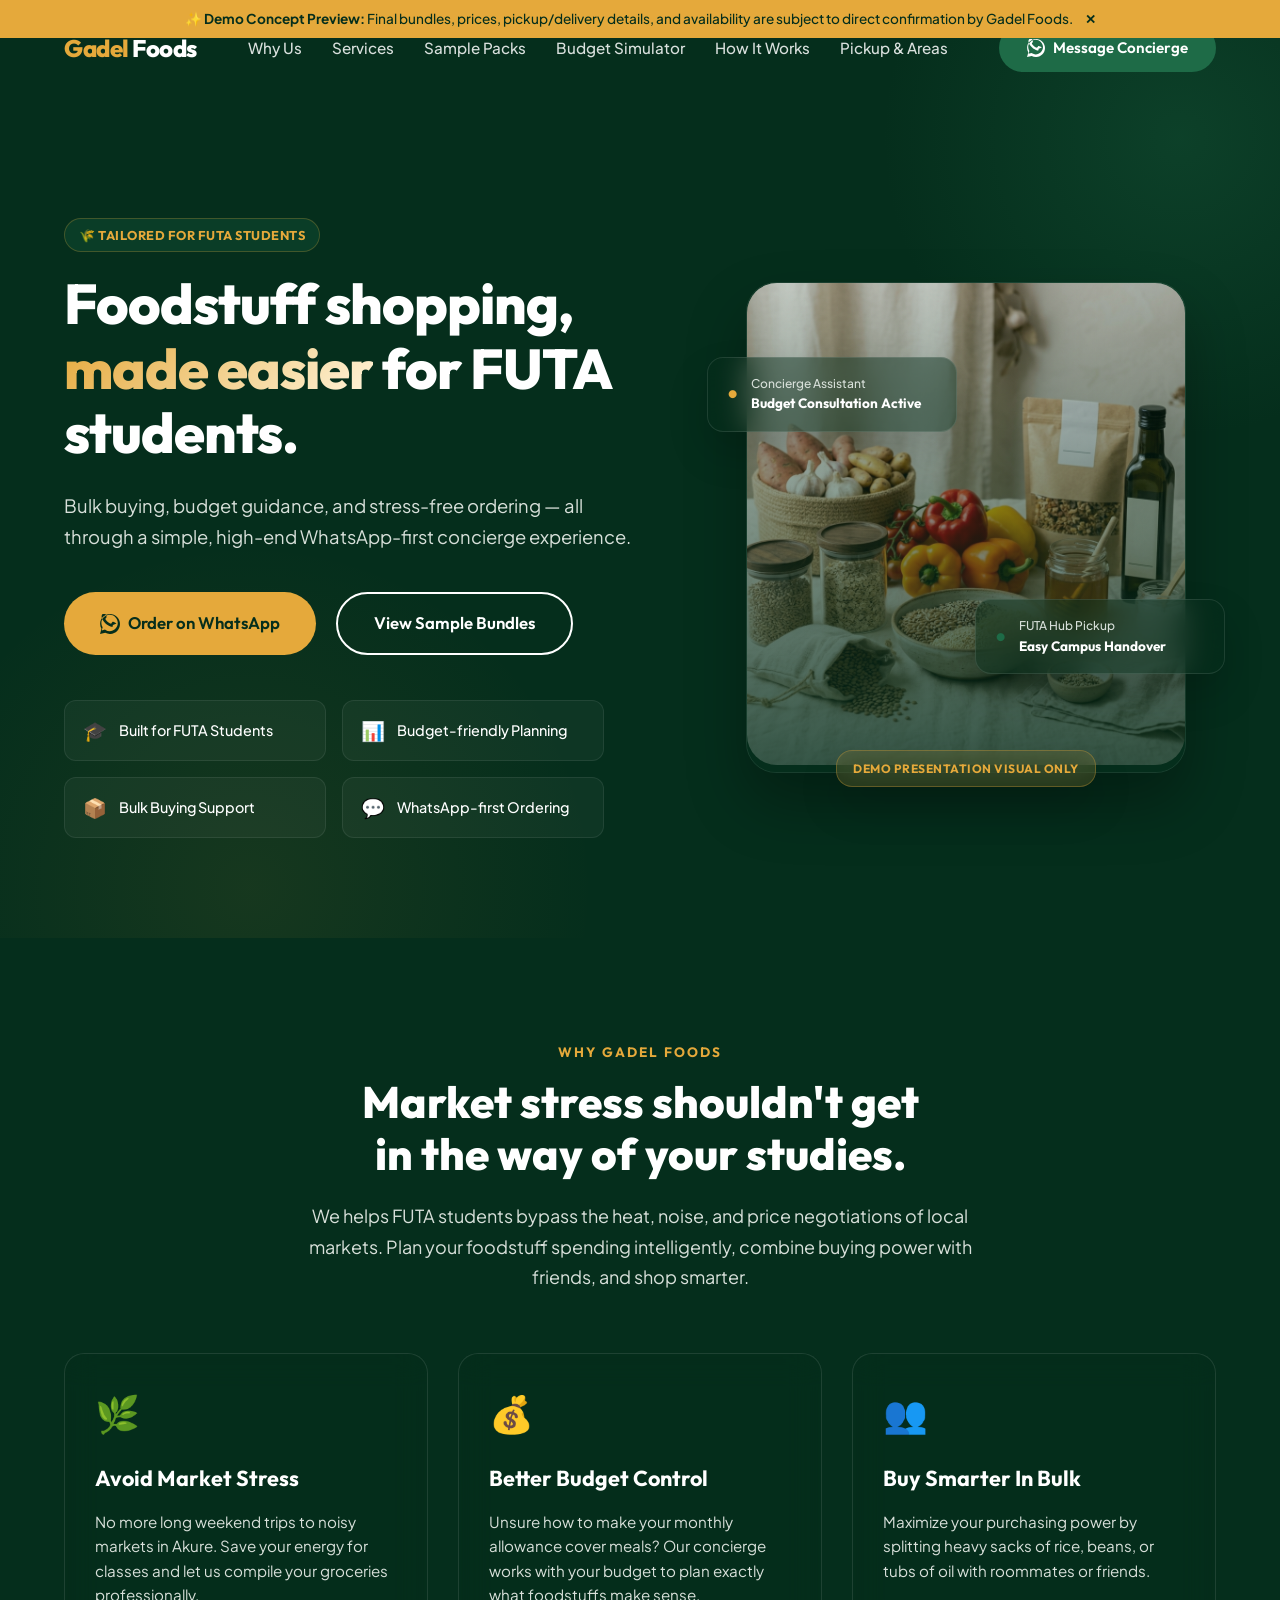
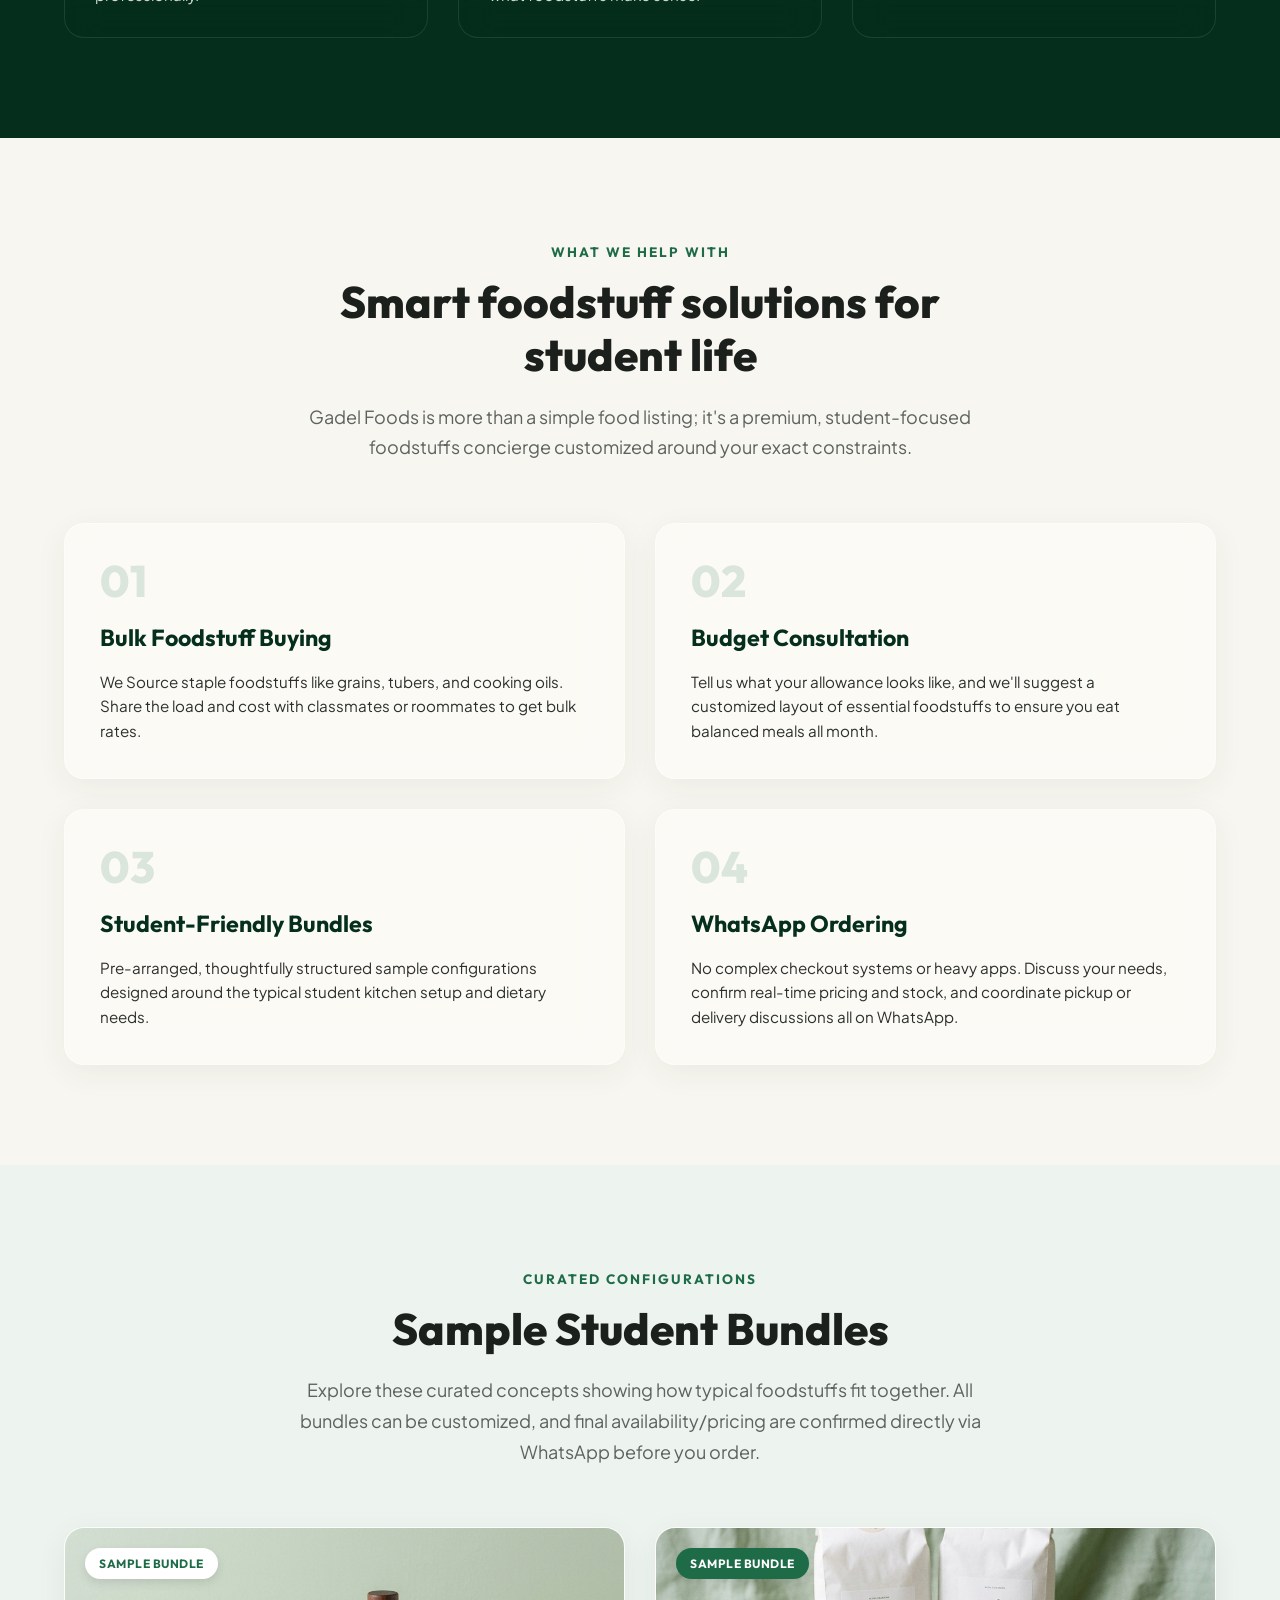
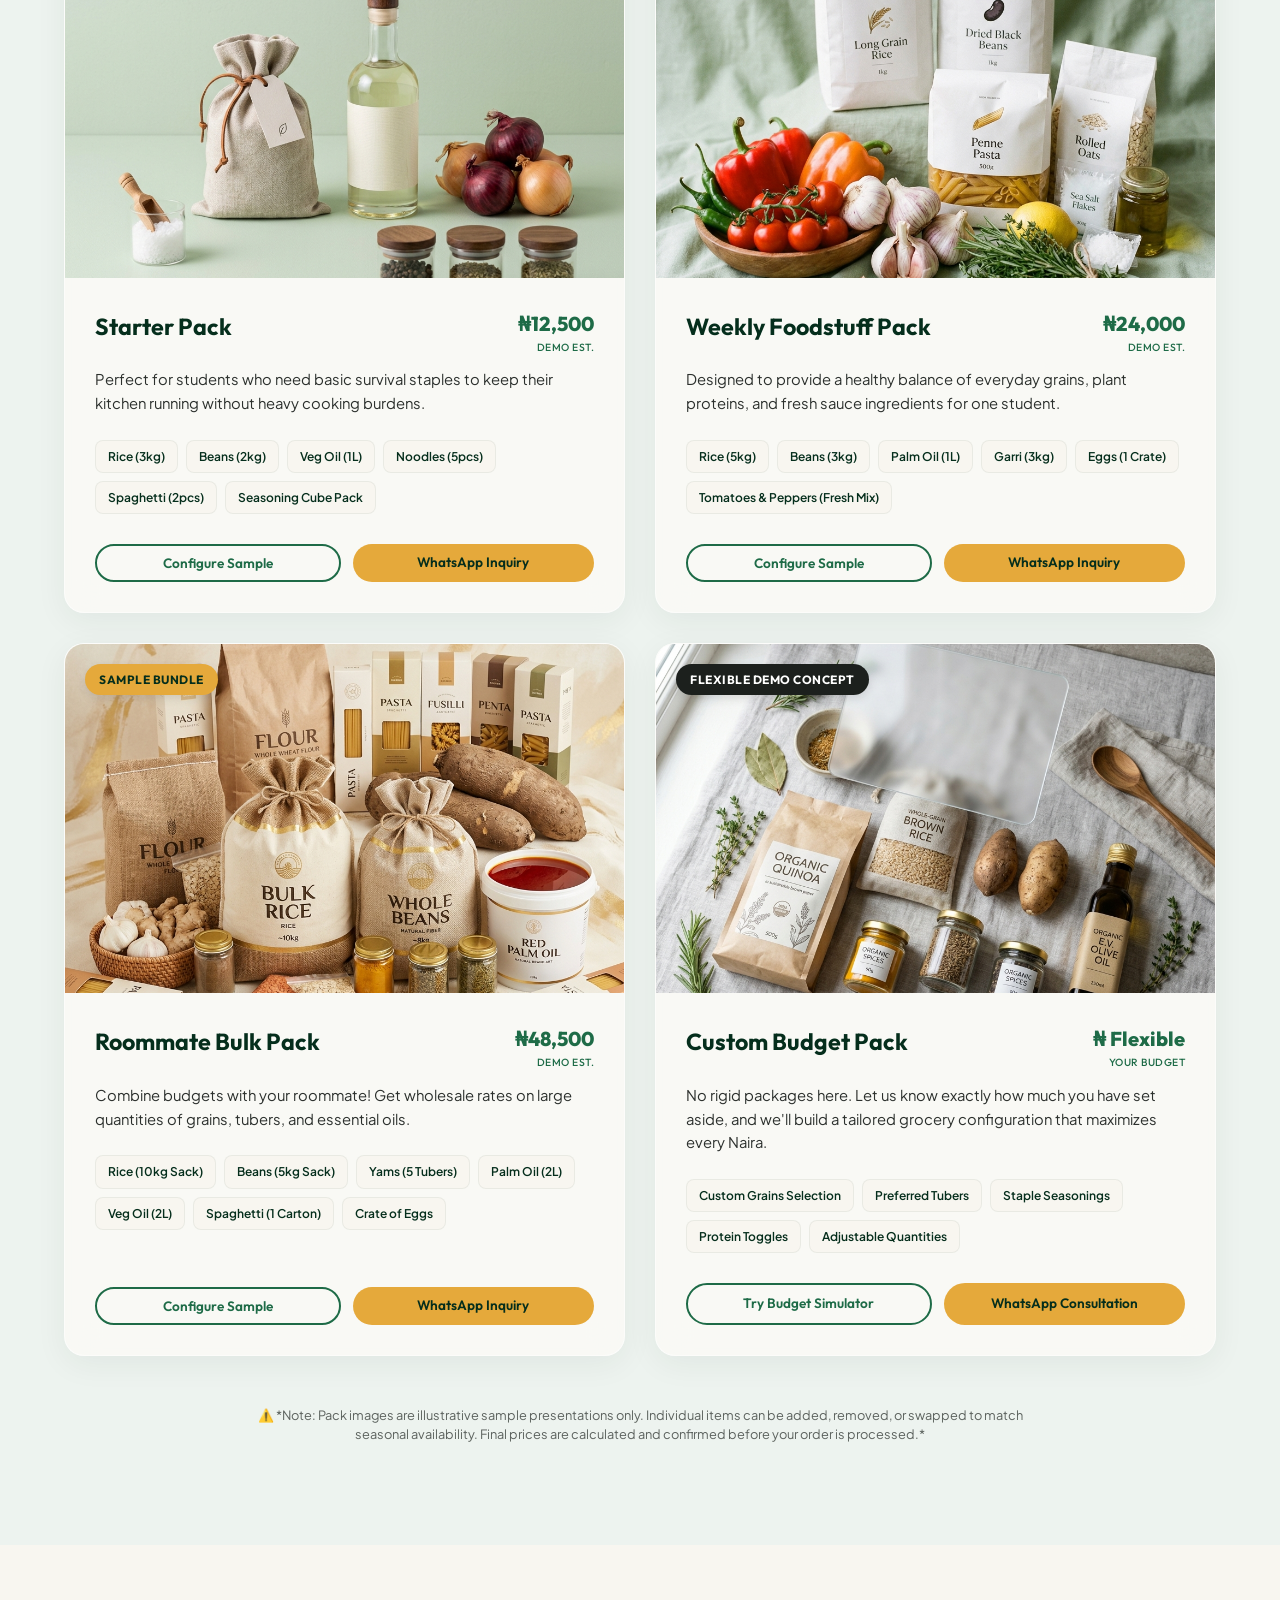
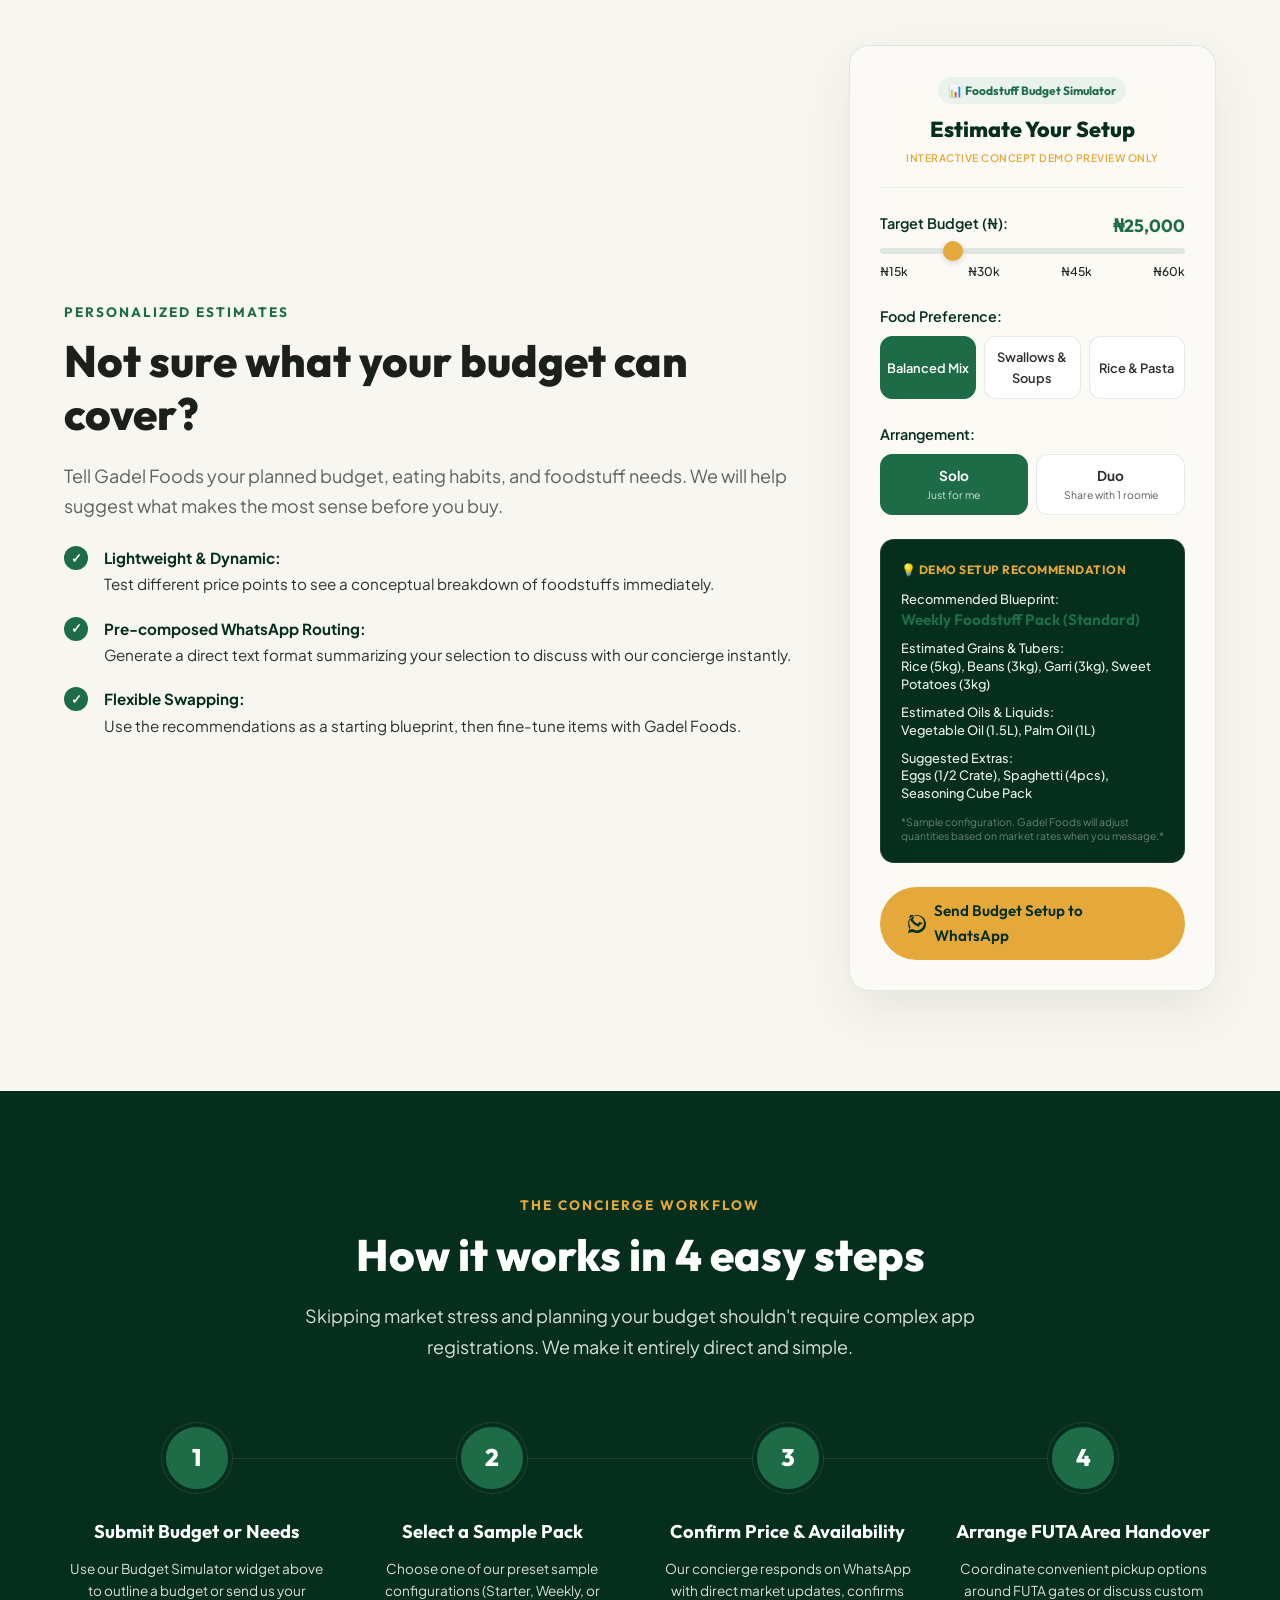
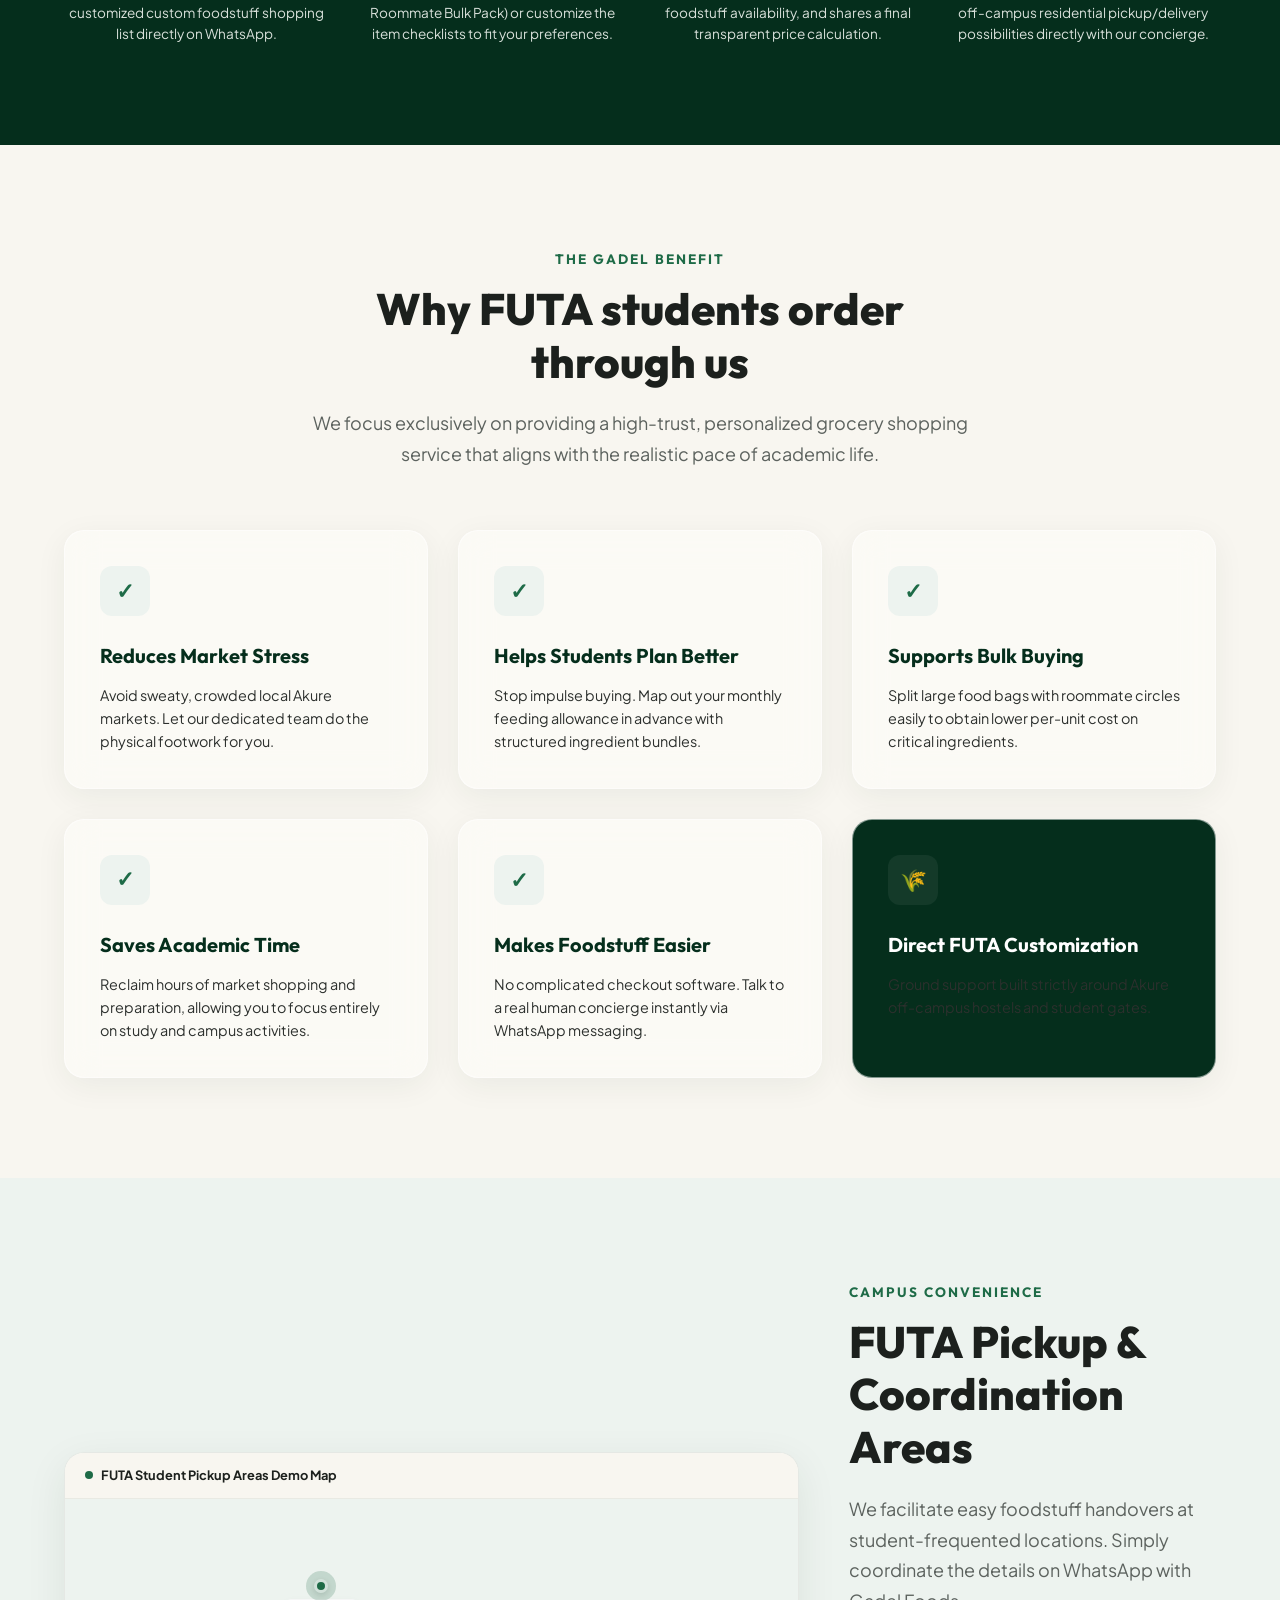
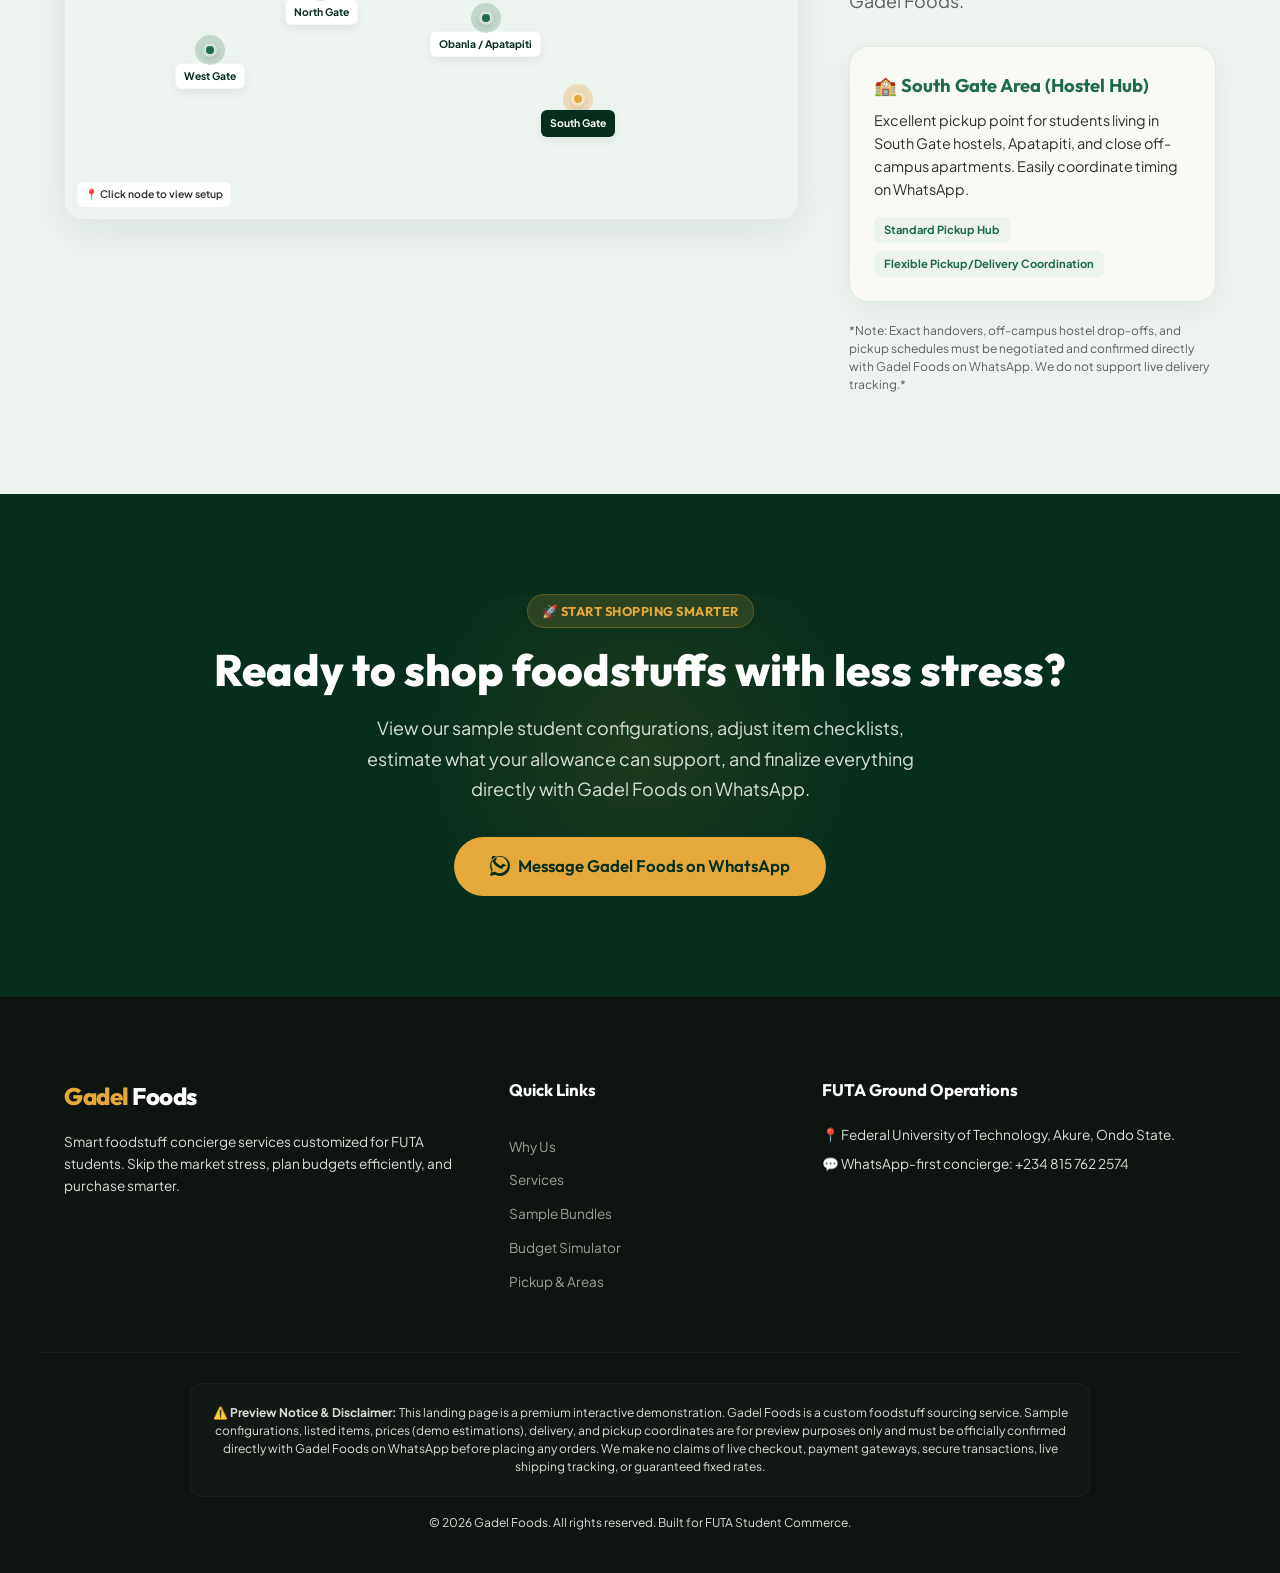
==== index.html @ 6b2b3d48 "Upload Gadel Foods premium landing page demo and visual QA assets" ====
<!DOCTYPE html>
<html lang="en">
<head>
    <meta charset="UTF-8">
    <meta name="viewport" content="width=device-width, initial-scale=1.0">
    <title>Gadel Foods — Premium Foodstuff Concierge for FUTA Students</title>
    <meta name="description" content="Get stress-free foodstuff shopping, custom student bundles, smart bulk buying, and personalized budget planning. Specially designed for Federal University of Technology, Akure (FUTA) students. Order directly via WhatsApp.">
    
    <!-- Open Graph Meta Tags -->
    <meta property="og:title" content="Gadel Foods — Premium Foodstuff Concierge for FUTA Students">
    <meta property="og:description" content="Skip the market stress. Custom bundles, bulk purchases, and budget consultation for FUTA students. Order via WhatsApp.">
    <meta property="og:type" content="website">
    <meta property="og:url" content="https://gadelfoods.demo">
    
    <!-- Google Fonts -->
    <link rel="preconnect" href="https://fonts.googleapis.com">
    <link rel="preconnect" href="https://fonts.gstatic.com" crossorigin>
    <link href="https://fonts.googleapis.com/css2?family=Outfit:wght@300;400;500;600;700;800&family=Plus+Jakarta+Sans:wght@300;400;500;600;700&display=swap" rel="stylesheet">
    
    <!-- Style Sheets -->
    <link rel="stylesheet" href="index.css">
</head>
<body>

    <!-- Subtle Premium Preview Banner -->
    <div class="top-preview-bar" id="preview-banner">
        <p>✨ <strong>Demo Concept Preview:</strong> Final bundles, prices, pickup/delivery details, and availability are subject to direct confirmation by Gadel Foods. <button class="close-banner-btn" onclick="document.getElementById('preview-banner').style.display='none'">✕</button></p>
    </div>

    <!-- Header Navigation -->
    <header class="main-header" id="navbar">
        <div class="header-container">
            <a href="#" class="logo">
                <span class="logo-accent">Gadel</span> Foods
            </a>
            
            <nav class="nav-menu" id="nav-links">
                <a href="#why-us" class="nav-item">Why Us</a>
                <a href="#services" class="nav-item">Services</a>
                <a href="#bundles" class="nav-item">Sample Packs</a>
                <a href="#budget-consult" class="nav-item">Budget Simulator</a>
                <a href="#how-it-works" class="nav-item">How It Works</a>
                <a href="#futa-zones" class="nav-item">Pickup & Areas</a>
            </nav>
            
            <div class="header-actions">
                <a href="https://wa.me/2348157622574?text=Hi%20Gadel%20Foods%2C%20I%20saw%20your%20landing%20page%20and%20would%20like%20to%20ask%20about%20your%20foodstuff%20services." target="_blank" class="btn btn-header btn-primary-green" id="header-whatsapp-cta">
                    <svg class="icon-whatsapp" viewBox="0 0 24 24" fill="currentColor">
                        <path d="M.057 24l1.687-6.163c-1.041-1.804-1.588-3.849-1.587-5.946C.06 5.348 5.397.01 12.008.01c3.202.001 6.212 1.246 8.477 3.517 2.266 2.27 3.507 5.28 3.505 8.484-.004 6.657-5.34 11.997-11.953 11.997-2.005-.001-3.973-.502-5.724-1.457L0 24zm6.59-4.846c1.6.95 3.188 1.449 4.825 1.451 5.436 0 9.86-4.37 9.864-9.799.002-2.63-1.023-5.101-2.885-6.965C16.59 1.978 14.113.953 11.5.953c-5.44 0-9.865 4.371-9.869 9.8-.001 1.836.52 3.631 1.508 5.204l-1.03 3.766 3.948-1.019zm13.111-7.854c-.11-.18-.403-.29-.844-.51-.44-.22-2.603-1.282-3.007-1.43-.404-.147-.697-.22-.99.22-.293.44-1.134 1.43-1.39 1.72-.257.29-.515.33-.956.11-.44-.22-1.86-.685-3.541-2.185-1.31-1.162-2.193-2.6-2.45-3.04-.257-.44-.027-.68.193-.898.198-.197.44-.51.66-.77.22-.26.294-.44.44-.73.15-.29.074-.55-.037-.77-.11-.22-.99-2.385-1.355-3.266-.357-.862-.719-.746-.989-.76-.256-.013-.55-.015-.844-.015-.294 0-.77.11-1.173.55-.404.44-1.54 1.51-1.54 3.68 0 2.17 1.579 4.26 1.8 4.55.22.29 3.102 4.737 7.518 6.64 1.05.45 1.87.72 2.51.92.1.03.2.04.28.04.59 0 1.22-.32 1.39-.75.17-.43.17-.8.12-.88-.05-.08-.2-.12-.64-.34z"/>
                    </svg>
                    <span>Message Concierge</span>
                </a>
                
                <button class="mobile-menu-toggle" id="mobile-toggle" aria-label="Toggle navigation menu">
                    <span class="bar"></span>
                    <span class="bar"></span>
                    <span class="bar"></span>
                </button>
            </div>
        </div>
    </header>

    <!-- Hero Section -->
    <section class="hero-section" id="hero">
        <div class="hero-glow-1"></div>
        <div class="hero-glow-2"></div>
        <div class="container hero-grid">
            
            <div class="hero-content">
                <span class="badge badge-hero-tag">🌾 Tailored for FUTA Students</span>
                <h1 class="hero-title">Foodstuff shopping, <br><span class="text-gradient">made easier</span> for FUTA students.</h1>
                <p class="hero-subtext">
                    Bulk buying, budget guidance, and stress-free ordering — all through a simple, high-end WhatsApp-first concierge experience.
                </p>
                
                <div class="hero-actions">
                    <a href="https://wa.me/2348157622574?text=Hi%20Gadel%20Foods%21%20I%27m%20a%20FUTA%20student%20and%20I%27d%20like%20to%20order%20some%20foodstuffs." target="_blank" class="btn btn-lg btn-accent-gold" id="hero-order-cta">
                        <svg class="icon-whatsapp" viewBox="0 0 24 24" fill="currentColor" style="width:20px; height:20px; margin-right:8px;">
                            <path d="M.057 24l1.687-6.163c-1.041-1.804-1.588-3.849-1.587-5.946C.06 5.348 5.397.01 12.008.01c3.202.001 6.212 1.246 8.477 3.517 2.266 2.27 3.507 5.28 3.505 8.484-.004 6.657-5.34 11.997-11.953 11.997-2.005-.001-3.973-.502-5.724-1.457L0 24zm6.59-4.846c1.6.95 3.188 1.449 4.825 1.451 5.436 0 9.86-4.37 9.864-9.799.002-2.63-1.023-5.101-2.885-6.965C16.59 1.978 14.113.953 11.5.953c-5.44 0-9.865 4.371-9.869 9.8-.001 1.836.52 3.631 1.508 5.204l-1.03 3.766 3.948-1.019zm13.111-7.854c-.11-.18-.403-.29-.844-.51-.44-.22-2.603-1.282-3.007-1.43-.404-.147-.697-.22-.99.22-.293.44-1.134 1.43-1.39 1.72-.257.29-.515.33-.956.11-.44-.22-1.86-.685-3.541-2.185-1.31-1.162-2.193-2.6-2.45-3.04-.257-.44-.027-.68.193-.898.198-.197.44-.51.66-.77.22-.26.294-.44.44-.73.15-.29.074-.55-.037-.77-.11-.22-.99-2.385-1.355-3.266-.357-.862-.719-.746-.989-.76-.256-.013-.55-.015-.844-.015-.294 0-.77.11-1.173.55-.404.44-1.54 1.51-1.54 3.68 0 2.17 1.579 4.26 1.8 4.55.22.29 3.102 4.737 7.518 6.64 1.05.45 1.87.72 2.51.92.1.03.2.04.28.04.59 0 1.22-.32 1.39-.75.17-.43.17-.8.12-.88-.05-.08-.2-.12-.64-.34z"/>
                        </svg>
                        <span>Order on WhatsApp</span>
                    </a>
                    <a href="#bundles" class="btn btn-lg btn-outline-white">View Sample Bundles</a>
                </div>
                
                <!-- Floating Trust Cards Grid -->
                <div class="hero-trust-grid">
                    <div class="trust-pill">
                        <span class="trust-icon">🎓</span>
                        <span>Built for FUTA Students</span>
                    </div>
                    <div class="trust-pill">
                        <span class="trust-icon">📊</span>
                        <span>Budget-friendly Planning</span>
                    </div>
                    <div class="trust-pill">
                        <span class="trust-icon">📦</span>
                        <span>Bulk Buying Support</span>
                    </div>
                    <div class="trust-pill">
                        <span class="trust-icon">💬</span>
                        <span>WhatsApp-first Ordering</span>
                    </div>
                </div>
            </div>
            
            <div class="hero-visual-area">
                <div class="hero-image-wrapper">
                    <img src="assets/gadel_foods_hero.png" alt="Gadel Foods Premium Grocery Composition" class="hero-main-img">
                    <div class="glass-overlay"></div>
                    
                    <!-- Premium Float Cards -->
                    <div class="float-card float-card-1 glass-card">
                        <span class="float-dot text-gold">●</span>
                        <div class="float-card-content">
                            <span class="float-label">Concierge Assistant</span>
                            <span class="float-value">Budget Consultation Active</span>
                        </div>
                    </div>
                    
                    <div class="float-card float-card-2 glass-card">
                        <span class="float-dot text-green">●</span>
                        <div class="float-card-content">
                            <span class="float-label">FUTA Hub Pickup</span>
                            <span class="float-value">Easy Campus Handover</span>
                        </div>
                    </div>
                    
                    <div class="float-card float-card-3 glass-card">
                        <div class="float-card-content" style="text-align: center; width: 100%;">
                            <span class="float-tag">Demo Presentation Visual Only</span>
                        </div>
                    </div>
                </div>
            </div>
            
        </div>
    </section>

    <!-- Why Gadel Foods Section -->
    <section class="section section-dark-green" id="why-us">
        <div class="container">
            <div class="section-header text-center">
                <span class="section-tag-light">WHY GADEL FOODS</span>
                <h2 class="section-title text-white">Market stress shouldn't get <br>in the way of your studies.</h2>
                <p class="section-subtitle text-cream-muted">
                    We helps FUTA students bypass the heat, noise, and price negotiations of local markets. Plan your foodstuff spending intelligently, combine buying power with friends, and shop smarter.
                </p>
            </div>
            
            <div class="grid grid-3">
                <div class="feature-card glass-card">
                    <div class="feature-icon">🌿</div>
                    <h3 class="feature-title text-white">Avoid Market Stress</h3>
                    <p class="feature-text text-cream-muted">
                        No more long weekend trips to noisy markets in Akure. Save your energy for classes and let us compile your groceries professionally.
                    </p>
                </div>
                
                <div class="feature-card glass-card">
                    <div class="feature-icon">💰</div>
                    <h3 class="feature-title text-white">Better Budget Control</h3>
                    <p class="feature-text text-cream-muted">
                        Unsure how to make your monthly allowance cover meals? Our concierge works with your budget to plan exactly what foodstuffs make sense.
                    </p>
                </div>
                
                <div class="feature-card glass-card">
                    <div class="feature-icon">👥</div>
                    <h3 class="feature-title text-white">Buy Smarter In Bulk</h3>
                    <p class="feature-text text-cream-muted">
                        Maximize your purchasing power by splitting heavy sacks of rice, beans, or tubs of oil with roommates or friends.
                    </p>
                </div>
            </div>
        </div>
    </section>

    <!-- What Gadel Foods Helps With Section -->
    <section class="section section-cream" id="services">
        <div class="container">
            <div class="section-header text-center">
                <span class="section-tag-dark">WHAT WE HELP WITH</span>
                <h2 class="section-title text-charcoal">Smart foodstuff solutions for student life</h2>
                <p class="section-subtitle text-charcoal-muted">
                    Gadel Foods is more than a simple food listing; it's a premium, student-focused foodstuffs concierge customized around your exact constraints.
                </p>
            </div>
            
            <div class="grid grid-2-2">
                <div class="service-card glass-card-white">
                    <div class="service-details">
                        <span class="service-number">01</span>
                        <h3 class="service-title">Bulk Foodstuff Buying</h3>
                        <p class="service-text">
                            We Source staple foodstuffs like grains, tubers, and cooking oils. Share the load and cost with classmates or roommates to get bulk rates.
                        </p>
                    </div>
                </div>
                
                <div class="service-card glass-card-white">
                    <div class="service-details">
                        <span class="service-number">02</span>
                        <h3 class="service-title">Budget Consultation</h3>
                        <p class="service-text">
                            Tell us what your allowance looks like, and we'll suggest a customized layout of essential foodstuffs to ensure you eat balanced meals all month.
                        </p>
                    </div>
                </div>
                
                <div class="service-card glass-card-white">
                    <div class="service-details">
                        <span class="service-number">03</span>
                        <h3 class="service-title">Student-Friendly Bundles</h3>
                        <p class="service-text">
                            Pre-arranged, thoughtfully structured sample configurations designed around the typical student kitchen setup and dietary needs.
                        </p>
                    </div>
                </div>
                
                <div class="service-card glass-card-white">
                    <div class="service-details">
                        <span class="service-number">04</span>
                        <h3 class="service-title">WhatsApp Ordering</h3>
                        <p class="service-text">
                            No complex checkout systems or heavy apps. Discuss your needs, confirm real-time pricing and stock, and coordinate pickup or delivery discussions all on WhatsApp.
                        </p>
                    </div>
                </div>
            </div>
        </div>
    </section>

    <!-- Sample Student Bundles Section -->
    <section class="section section-light-green-bg" id="bundles">
        <div class="container">
            <div class="section-header text-center">
                <span class="section-tag-dark">CURATED CONFIGURATIONS</span>
                <h2 class="section-title text-charcoal">Sample Student Bundles</h2>
                <p class="section-subtitle text-charcoal-muted">
                    Explore these curated concepts showing how typical foodstuffs fit together. All bundles can be customized, and final availability/pricing are confirmed directly via WhatsApp before you order.
                </p>
            </div>
            
            <div class="grid grid-2-2" id="bundles-grid">
                
                <!-- Card 1: Starter Pack -->
                <div class="bundle-card glass-card-white" data-bundle="starter">
                    <div class="bundle-img-container">
                        <img src="assets/starter_pack.png" alt="Starter Pack Visual" class="bundle-img">
                        <span class="bundle-badge badge-starter">Sample Bundle</span>
                    </div>
                    <div class="bundle-content">
                        <div class="bundle-meta">
                            <h3 class="bundle-title">Starter Pack</h3>
                            <span class="bundle-price-tag">₦12,500 <small class="demo-marker">Demo Est.</small></span>
                        </div>
                        <p class="bundle-desc">Perfect for students who need basic survival staples to keep their kitchen running without heavy cooking burdens.</p>
                        
                        <div class="bundle-items-preview">
                            <span class="item-tag">Rice (3kg)</span>
                            <span class="item-tag">Beans (2kg)</span>
                            <span class="item-tag">Veg Oil (1L)</span>
                            <span class="item-tag">Noodles (5pcs)</span>
                            <span class="item-tag">Spaghetti (2pcs)</span>
                            <span class="item-tag">Seasoning Cube Pack</span>
                        </div>
                        
                        <div class="bundle-footer">
                            <button class="btn btn-sm btn-outline-green btn-full-mobile btn-configure" onclick="openConfigurator('starter')">Configure Sample</button>
                            <a href="https://wa.me/2348157622574?text=Hi%20Gadel%20Foods%21%20I%20am%20interested%20in%20discussing%20the%20Starter%20Pack%20bundle%20(Demo%20Est.%20%E2%82%A612%2C500).%20Please%20let%20me%20know%20its%20availability." target="_blank" class="btn btn-sm btn-accent-gold btn-full-mobile">WhatsApp Inquiry</a>
                        </div>
                    </div>
                </div>

                <!-- Card 2: Weekly Foodstuff Pack -->
                <div class="bundle-card glass-card-white" data-bundle="weekly">
                    <div class="bundle-img-container">
                        <img src="assets/weekly_pack.png" alt="Weekly Foodstuff Pack Visual" class="bundle-img">
                        <span class="bundle-badge badge-weekly">Sample Bundle</span>
                    </div>
                    <div class="bundle-content">
                        <div class="bundle-meta">
                            <h3 class="bundle-title">Weekly Foodstuff Pack</h3>
                            <span class="bundle-price-tag">₦24,000 <small class="demo-marker">Demo Est.</small></span>
                        </div>
                        <p class="bundle-desc">Designed to provide a healthy balance of everyday grains, plant proteins, and fresh sauce ingredients for one student.</p>
                        
                        <div class="bundle-items-preview">
                            <span class="item-tag">Rice (5kg)</span>
                            <span class="item-tag">Beans (3kg)</span>
                            <span class="item-tag">Palm Oil (1L)</span>
                            <span class="item-tag">Garri (3kg)</span>
                            <span class="item-tag">Eggs (1 Crate)</span>
                            <span class="item-tag">Tomatoes & Peppers (Fresh Mix)</span>
                        </div>
                        
                        <div class="bundle-footer">
                            <button class="btn btn-sm btn-outline-green btn-full-mobile btn-configure" onclick="openConfigurator('weekly')">Configure Sample</button>
                            <a href="https://wa.me/2348157622574?text=Hi%20Gadel%20Foods%21%20I%20am%20interested%20in%20discussing%20the%20Weekly%20Foodstuff%20Pack%20(Demo%20Est.%20%E2%82%A624%2C000).%20Please%20let%20me%20know%20its%20availability." target="_blank" class="btn btn-sm btn-accent-gold btn-full-mobile">WhatsApp Inquiry</a>
                        </div>
                    </div>
                </div>

                <!-- Card 3: Roommate Bulk Pack -->
                <div class="bundle-card glass-card-white" data-bundle="roommate">
                    <div class="bundle-img-container">
                        <img src="assets/roommate_bulk_pack.png" alt="Roommate Bulk Pack Visual" class="bundle-img">
                        <span class="bundle-badge badge-roommate">Sample Bundle</span>
                    </div>
                    <div class="bundle-content">
                        <div class="bundle-meta">
                            <h3 class="bundle-title">Roommate Bulk Pack</h3>
                            <span class="bundle-price-tag">₦48,500 <small class="demo-marker">Demo Est.</small></span>
                        </div>
                        <p class="bundle-desc">Combine budgets with your roommate! Get wholesale rates on large quantities of grains, tubers, and essential oils.</p>
                        
                        <div class="bundle-items-preview">
                            <span class="item-tag">Rice (10kg Sack)</span>
                            <span class="item-tag">Beans (5kg Sack)</span>
                            <span class="item-tag">Yams (5 Tubers)</span>
                            <span class="item-tag">Palm Oil (2L)</span>
                            <span class="item-tag">Veg Oil (2L)</span>
                            <span class="item-tag">Spaghetti (1 Carton)</span>
                            <span class="item-tag">Crate of Eggs</span>
                        </div>
                        
                        <div class="bundle-footer">
                            <button class="btn btn-sm btn-outline-green btn-full-mobile btn-configure" onclick="openConfigurator('roommate')">Configure Sample</button>
                            <a href="https://wa.me/2348157622574?text=Hi%20Gadel%20Foods%21%20My%20roommate%20and%20I%20are%20interested%20in%20discussing%20the%20Roommate%20Bulk%20Pack%20(Demo%20Est.%20%E2%82%A648%2C500).%20Please%20let%20me%20know%20its%20availability." target="_blank" class="btn btn-sm btn-accent-gold btn-full-mobile">WhatsApp Inquiry</a>
                        </div>
                    </div>
                </div>

                <!-- Card 4: Custom Budget Pack -->
                <div class="bundle-card glass-card-white" data-bundle="custom">
                    <div class="bundle-img-container">
                        <img src="assets/custom_budget_pack.png" alt="Custom Budget Pack Visual" class="bundle-img">
                        <span class="bundle-badge badge-custom">Flexible Demo Concept</span>
                    </div>
                    <div class="bundle-content">
                        <div class="bundle-meta">
                            <h3 class="bundle-title">Custom Budget Pack</h3>
                            <span class="bundle-price-tag">₦ Flexible <small class="demo-marker">Your Budget</small></span>
                        </div>
                        <p class="bundle-desc">No rigid packages here. Let us know exactly how much you have set aside, and we'll build a tailored grocery configuration that maximizes every Naira.</p>
                        
                        <div class="bundle-items-preview">
                            <span class="item-tag">Custom Grains Selection</span>
                            <span class="item-tag">Preferred Tubers</span>
                            <span class="item-tag">Staple Seasonings</span>
                            <span class="item-tag">Protein Toggles</span>
                            <span class="item-tag">Adjustable Quantities</span>
                        </div>
                        
                        <div class="bundle-footer" style="margin-top: auto;">
                            <a href="#budget-consult" class="btn btn-sm btn-outline-green btn-full-mobile" style="text-align: center;">Try Budget Simulator</a>
                            <a href="https://wa.me/2348157622574?text=Hi%20Gadel%20Foods%21%20I%27d%20like%20to%20consult%20about%20a%20Custom%20Budget%20Pack%20tailored%20to%20my%20specific%20needs%20and%20foodstuff%20list." target="_blank" class="btn btn-sm btn-accent-gold btn-full-mobile">WhatsApp Consultation</a>
                        </div>
                    </div>
                </div>

            </div>
            
            <p class="sample-bundles-disclaimer text-center text-charcoal-muted">
                ⚠️ *Note: Pack images are illustrative sample presentations only. Individual items can be added, removed, or swapped to match seasonal availability. Final prices are calculated and confirmed before your order is processed.*
            </p>
        </div>
    </section>

    <!-- Budget Consultation Section -->
    <section class="section section-cream" id="budget-consult">
        <div class="container">
            <div class="grid grid-2-1 align-center">
                
                <div class="budget-info">
                    <span class="section-tag-dark">PERSONALIZED ESTIMATES</span>
                    <h2 class="section-title text-charcoal">Not sure what your budget can cover?</h2>
                    <p class="section-subtitle text-charcoal-muted" style="margin-bottom: 24px;">
                        Tell Gadel Foods your planned budget, eating habits, and foodstuff needs. We will help suggest what makes the most sense before you buy.
                    </p>
                    
                    <div class="budget-bullet-list">
                        <div class="bullet-item">
                            <span class="bullet-check">✓</span>
                            <div>
                                <strong>Lightweight & Dynamic:</strong> Test different price points to see a conceptual breakdown of foodstuffs immediately.
                            </div>
                        </div>
                        <div class="bullet-item">
                            <span class="bullet-check">✓</span>
                            <div>
                                <strong>Pre-composed WhatsApp Routing:</strong> Generate a direct text format summarizing your selection to discuss with our concierge instantly.
                            </div>
                        </div>
                        <div class="bullet-item">
                            <span class="bullet-check">✓</span>
                            <div>
                                <strong>Flexible Swapping:</strong> Use the recommendations as a starting blueprint, then fine-tune items with Gadel Foods.
                            </div>
                        </div>
                    </div>
                </div>
                
                <!-- Budget Calculator Widget -->
                <div class="calculator-wrapper glass-card-white" id="budget-widget">
                    <div class="calculator-header">
                        <span class="calc-badge">📊 Foodstuff Budget Simulator</span>
                        <h3>Estimate Your Setup</h3>
                        <p class="calc-warning">Interactive Concept Demo Preview Only</p>
                    </div>
                    
                    <div class="calc-body">
                        <!-- Step 1: Budget Slider -->
                        <div class="calc-control-group">
                            <label for="budget-slider" class="calc-label">
                                <span>Target Budget (₦):</span>
                                <strong id="budget-display">₦25,000</strong>
                            </label>
                            <input type="range" id="budget-slider" min="15000" max="60000" step="5000" value="25000" class="slider-input">
                            <div class="slider-ticks">
                                <span>₦15k</span>
                                <span>₦30k</span>
                                <span>₦45k</span>
                                <span>₦60k</span>
                            </div>
                        </div>
                        
                        <!-- Step 2: Food Preference -->
                        <div class="calc-control-group">
                            <label class="calc-label">Food Preference:</label>
                            <div class="preference-options">
                                <label class="preference-btn active">
                                    <input type="radio" name="preference" value="staples" checked>
                                    <span>Balanced Mix</span>
                                </label>
                                <label class="preference-btn">
                                    <input type="radio" name="preference" value="swallows">
                                    <span>Swallows & Soups</span>
                                </label>
                                <label class="preference-btn">
                                    <input type="radio" name="preference" value="quick">
                                    <span>Rice & Pasta</span>
                                </label>
                            </div>
                        </div>
                        
                        <!-- Step 3: Student Arrangement -->
                        <div class="calc-control-group">
                            <label class="calc-label">Arrangement:</label>
                            <div class="arrangement-grid">
                                <label class="arrangement-btn active">
                                    <input type="radio" name="arrangement" value="solo" checked>
                                    <div class="arr-content">
                                        <strong>Solo</strong>
                                        <small>Just for me</small>
                                    </div>
                                </label>
                                <label class="arrangement-btn">
                                    <input type="radio" name="arrangement" value="duo">
                                    <div class="arr-content">
                                        <strong>Duo</strong>
                                        <small>Share with 1 roomie</small>
                                    </div>
                                </label>
                            </div>
                        </div>
                        
                        <!-- Simulation Result Preview -->
                        <div class="calc-result-box glass-card">
                            <span class="result-box-header">💡 Demo Setup Recommendation</span>
                            <div class="result-details">
                                <div class="result-item">
                                    <span class="result-lbl">Recommended Blueprint:</span>
                                    <strong id="rec-blueprint-name" class="text-green">Weekly Foodstuff Pack (Modded)</strong>
                                </div>
                                <div class="result-item">
                                    <span class="result-lbl">Estimated Grains & Tubers:</span>
                                    <span id="rec-grains">Rice (5kg), Beans (2kg), Garri (2kg)</span>
                                </div>
                                <div class="result-item">
                                    <span class="result-lbl">Estimated Oils & Liquids:</span>
                                    <span id="rec-liquids">Palm Oil (1L), Vegetable Oil (1L)</span>
                                </div>
                                <div class="result-item">
                                    <span class="result-lbl">Suggested Extras:</span>
                                    <span id="rec-extras">1/2 Crate of Eggs, Spaghetti (2pcs)</span>
                                </div>
                            </div>
                            <p class="calc-demo-notice">*Sample configuration. Gadel Foods will adjust quantities based on market rates when you message.*</p>
                        </div>
                        
                        <!-- CTA Routing -->
                        <a href="#" target="_blank" class="btn btn-accent-gold btn-full btn-calc-whatsapp" id="calc-whatsapp-cta">
                            <svg class="icon-whatsapp" viewBox="0 0 24 24" fill="currentColor" style="width:18px; height:18px; margin-right:8px;">
                                <path d="M.057 24l1.687-6.163c-1.041-1.804-1.588-3.849-1.587-5.946C.06 5.348 5.397.01 12.008.01c3.202.001 6.212 1.246 8.477 3.517 2.266 2.27 3.507 5.28 3.505 8.484-.004 6.657-5.34 11.997-11.953 11.997-2.005-.001-3.973-.502-5.724-1.457L0 24zm6.59-4.846c1.6.95 3.188 1.449 4.825 1.451 5.436 0 9.86-4.37 9.864-9.799.002-2.63-1.023-5.101-2.885-6.965C16.59 1.978 14.113.953 11.5.953c-5.44 0-9.865 4.371-9.869 9.8-.001 1.836.52 3.631 1.508 5.204l-1.03 3.766 3.948-1.019zm13.111-7.854c-.11-.18-.403-.29-.844-.51-.44-.22-2.603-1.282-3.007-1.43-.404-.147-.697-.22-.99.22-.293.44-1.134 1.43-1.39 1.72-.257.29-.515.33-.956.11-.44-.22-1.86-.685-3.541-2.185-1.31-1.162-2.193-2.6-2.45-3.04-.257-.44-.027-.68.193-.898.198-.197.44-.51.66-.77.22-.26.294-.44.44-.73.15-.29.074-.55-.037-.77-.11-.22-.99-2.385-1.355-3.266-.357-.862-.719-.746-.989-.76-.256-.013-.55-.015-.844-.015-.294 0-.77.11-1.173.55-.404.44-1.54 1.51-1.54 3.68 0 2.17 1.579 4.26 1.8 4.55.22.29 3.102 4.737 7.518 6.64 1.05.45 1.87.72 2.51.92.1.03.2.04.28.04.59 0 1.22-.32 1.39-.75.17-.43.17-.8.12-.88-.05-.08-.2-.12-.64-.34z"/>
                            </svg>
                            <span>Send Budget Setup to WhatsApp</span>
                        </a>
                    </div>
                </div>
                
            </div>
        </div>
    </section>

    <!-- How It Works Section -->
    <section class="section section-dark-green" id="how-it-works">
        <div class="container">
            <div class="section-header text-center">
                <span class="section-tag-light">THE CONCIERGE WORKFLOW</span>
                <h2 class="section-title text-white">How it works in 4 easy steps</h2>
                <p class="section-subtitle text-cream-muted">
                    Skipping market stress and planning your budget shouldn't require complex app registrations. We make it entirely direct and simple.
                </p>
            </div>
            
            <div class="steps-flow">
                <div class="step-item">
                    <div class="step-num-circle">1</div>
                    <h3 class="step-title text-white">Submit Budget or Needs</h3>
                    <p class="step-text text-cream-muted">
                        Use our Budget Simulator widget above to outline a budget or send us your customized custom foodstuff shopping list directly on WhatsApp.
                    </p>
                </div>
                
                <div class="step-item">
                    <div class="step-num-circle">2</div>
                    <h3 class="step-title text-white">Select a Sample Pack</h3>
                    <p class="step-text text-cream-muted">
                        Choose one of our preset sample configurations (Starter, Weekly, or Roommate Bulk Pack) or customize the item checklists to fit your preferences.
                    </p>
                </div>
                
                <div class="step-item">
                    <div class="step-num-circle">3</div>
                    <h3 class="step-title text-white">Confirm Price & Availability</h3>
                    <p class="step-text text-cream-muted">
                        Our concierge responds on WhatsApp with direct market updates, confirms foodstuff availability, and shares a final transparent price calculation.
                    </p>
                </div>
                
                <div class="step-item">
                    <div class="step-num-circle">4</div>
                    <h3 class="step-title text-white">Arrange FUTA Area Handover</h3>
                    <p class="step-text text-cream-muted">
                        Coordinate convenient pickup options around FUTA gates or discuss custom off-campus residential pickup/delivery possibilities directly with our concierge.
                    </p>
                </div>
            </div>
        </div>
    </section>

    <!-- Benefits / Trust Cards Section -->
    <section class="section section-cream" id="benefits">
        <div class="container">
            <div class="section-header text-center">
                <span class="section-tag-dark">THE GADEL BENEFIT</span>
                <h2 class="section-title text-charcoal">Why FUTA students order through us</h2>
                <p class="section-subtitle text-charcoal-muted">
                    We focus exclusively on providing a high-trust, personalized grocery shopping service that aligns with the realistic pace of academic life.
                </p>
            </div>
            
            <div class="grid grid-3">
                <div class="trust-card glass-card-white">
                    <div class="trust-icon-box text-green">✓</div>
                    <h3 class="trust-title">Reduces Market Stress</h3>
                    <p class="trust-text">Avoid sweaty, crowded local Akure markets. Let our dedicated team do the physical footwork for you.</p>
                </div>
                
                <div class="trust-card glass-card-white">
                    <div class="trust-icon-box text-green">✓</div>
                    <h3 class="trust-title">Helps Students Plan Better</h3>
                    <p class="trust-text">Stop impulse buying. Map out your monthly feeding allowance in advance with structured ingredient bundles.</p>
                </div>
                
                <div class="trust-card glass-card-white">
                    <div class="trust-icon-box text-green">✓</div>
                    <h3 class="trust-title">Supports Bulk Buying</h3>
                    <p class="trust-text">Split large food bags with roommate circles easily to obtain lower per-unit cost on critical ingredients.</p>
                </div>
                
                <div class="trust-card glass-card-white">
                    <div class="trust-icon-box text-green">✓</div>
                    <h3 class="trust-title">Saves Academic Time</h3>
                    <p class="trust-text">Reclaim hours of market shopping and preparation, allowing you to focus entirely on study and campus activities.</p>
                </div>
                
                <div class="trust-card glass-card-white">
                    <div class="trust-icon-box text-green">✓</div>
                    <h3 class="trust-title">Makes Foodstuff Easier</h3>
                    <p class="trust-text">No complicated checkout software. Talk to a real human concierge instantly via WhatsApp messaging.</p>
                </div>
                
                <div class="trust-card glass-card-white highlight-trust-card">
                    <div class="trust-icon-box text-gold">🌾</div>
                    <h3 class="trust-title text-white">Direct FUTA Customization</h3>
                    <p class="trust-text text-cream-muted">Ground support built strictly around Akure off-campus hostels and student gates.</p>
                </div>
            </div>
        </div>
    </section>

    <!-- FUTA Location Zones Section -->
    <section class="section section-light-green-bg" id="futa-zones">
        <div class="container">
            <div class="grid grid-2-1 align-center">
                
                <div class="location-visual">
                    <div class="mock-map-container glass-card-white">
                        <div class="map-header">
                            <span class="dot-indicator green"></span>
                            <strong>FUTA Student Pickup Areas Demo Map</strong>
                        </div>
                        <div class="map-body-graphic">
                            <div class="map-node node-north" onclick="selectZone('north')">
                                <span class="pulse-ring"></span>
                                <span class="node-dot"></span>
                                <span class="node-label">North Gate</span>
                            </div>
                            <div class="map-node node-south active" onclick="selectZone('south')">
                                <span class="pulse-ring"></span>
                                <span class="node-dot"></span>
                                <span class="node-label">South Gate</span>
                            </div>
                            <div class="map-node node-west" onclick="selectZone('west')">
                                <span class="pulse-ring"></span>
                                <span class="node-dot"></span>
                                <span class="node-label">West Gate</span>
                            </div>
                            <div class="map-node node-offcampus" onclick="selectZone('offcampus')">
                                <span class="pulse-ring"></span>
                                <span class="node-dot"></span>
                                <span class="node-label">Obanla / Apatapiti</span>
                            </div>
                            
                            <div class="map-legend">
                                <span>📍 Click node to view setup</span>
                            </div>
                        </div>
                    </div>
                </div>

                <div class="location-info">
                    <span class="section-tag-dark">CAMPUS CONVENIENCE</span>
                    <h2 class="section-title text-charcoal">FUTA Pickup & Coordination Areas</h2>
                    <p class="section-subtitle text-charcoal-muted">
                        We facilitate easy foodstuff handovers at student-frequented locations. Simply coordinate the details on WhatsApp with Gadel Foods.
                    </p>
                    
                    <div class="zone-details-card glass-card-white" id="zone-details-box">
                        <h4 id="zone-title" class="text-green">🏫 South Gate Area (Hostel Hub)</h4>
                        <p id="zone-description">Excellent pickup point for students living in South Gate hostels, Apatapiti, and close off-campus apartments. Easily coordinate timing on WhatsApp.</p>
                        <div class="zone-meta-tags">
                            <span class="zone-tag">Standard Pickup Hub</span>
                            <span class="zone-tag" id="zone-status">Flexible Pickup/Delivery Coordination</span>
                        </div>
                    </div>
                    
                    <p class="location-disclaimer text-charcoal-muted">
                        *Note: Exact handovers, off-campus hostel drop-offs, and pickup schedules must be negotiated and confirmed directly with Gadel Foods on WhatsApp. We do not support live delivery tracking.*
                    </p>
                </div>
                
            </div>
        </div>
    </section>

    <!-- Final CTA Section -->
    <section class="section section-dark-green text-center relative-container" id="cta-section">
        <div class="cta-glow"></div>
        <div class="container relative-content">
            <span class="badge badge-hero-tag" style="background: rgba(229, 169, 59, 0.15); color: #E5A93B; margin: 0 auto 16px auto;">🚀 START SHOPPING SMARTER</span>
            <h2 class="section-title text-white" style="margin-bottom: 16px;">Ready to shop foodstuffs with less stress?</h2>
            <p class="section-subtitle text-cream-muted" style="margin: 0 auto 32px auto; max-width: 600px;">
                View our sample student configurations, adjust item checklists, estimate what your allowance can support, and finalize everything directly with Gadel Foods on WhatsApp.
            </p>
            
            <a href="https://wa.me/2348157622574?text=Hi%20Gadel%20Foods%21%20I%20saw%20your%20landing%20page%20demo%20and%20I%27d%20like%20to%20consult%20about%20a%20foodstuff%20order." target="_blank" class="btn btn-lg btn-accent-gold" id="final-whatsapp-cta">
                <svg class="icon-whatsapp" viewBox="0 0 24 24" fill="currentColor" style="width:20px; height:20px; margin-right:8px;">
                    <path d="M.057 24l1.687-6.163c-1.041-1.804-1.588-3.849-1.587-5.946C.06 5.348 5.397.01 12.008.01c3.202.001 6.212 1.246 8.477 3.517 2.266 2.27 3.507 5.28 3.505 8.484-.004 6.657-5.34 11.997-11.953 11.997-2.005-.001-3.973-.502-5.724-1.457L0 24zm6.59-4.846c1.6.95 3.188 1.449 4.825 1.451 5.436 0 9.86-4.37 9.864-9.799.002-2.63-1.023-5.101-2.885-6.965C16.59 1.978 14.113.953 11.5.953c-5.44 0-9.865 4.371-9.869 9.8-.001 1.836.52 3.631 1.508 5.204l-1.03 3.766 3.948-1.019zm13.111-7.854c-.11-.18-.403-.29-.844-.51-.44-.22-2.603-1.282-3.007-1.43-.404-.147-.697-.22-.99.22-.293.44-1.134 1.43-1.39 1.72-.257.29-.515.33-.956.11-.44-.22-1.86-.685-3.541-2.185-1.31-1.162-2.193-2.6-2.45-3.04-.257-.44-.027-.68.193-.898.198-.197.44-.51.66-.77.22-.26.294-.44.44-.73.15-.29.074-.55-.037-.77-.11-.22-.99-2.385-1.355-3.266-.357-.862-.719-.746-.989-.76-.256-.013-.55-.015-.844-.015-.294 0-.77.11-1.173.55-.404.44-1.54 1.51-1.54 3.68 0 2.17 1.579 4.26 1.8 4.55.22.29 3.102 4.737 7.518 6.64 1.05.45 1.87.72 2.51.92.1.03.2.04.28.04.59 0 1.22-.32 1.39-.75.17-.43.17-.8.12-.88-.05-.08-.2-.12-.64-.34z"/>
                </svg>
                <span>Message Gadel Foods on WhatsApp</span>
            </a>
        </div>
    </section>

    <!-- Footer -->
    <footer class="main-footer">
        <div class="container footer-grid">
            <div class="footer-brand">
                <a href="#" class="logo text-white">
                    <span class="logo-accent">Gadel</span> Foods
                </a>
                <p class="footer-desc text-cream-muted">
                    Smart foodstuff concierge services customized for FUTA students. Skip the market stress, plan budgets efficiently, and purchase smarter.
                </p>
            </div>
            
            <div class="footer-links">
                <h4 class="footer-title text-white">Quick Links</h4>
                <a href="#why-us" class="footer-link">Why Us</a>
                <a href="#services" class="footer-link">Services</a>
                <a href="#bundles" class="footer-link">Sample Bundles</a>
                <a href="#budget-consult" class="footer-link">Budget Simulator</a>
                <a href="#futa-zones" class="footer-link">Pickup & Areas</a>
            </div>

            <div class="footer-contact">
                <h4 class="footer-title text-white">FUTA Ground Operations</h4>
                <p class="text-cream-muted" style="margin-bottom: 8px;">📍 Federal University of Technology, Akure, Ondo State.</p>
                <p class="text-cream-muted">💬 WhatsApp-first concierge: +234 815 762 2574</p>
            </div>
        </div>
        
        <div class="container footer-bottom">
            <div class="disclaimer-box text-center">
                <p class="text-cream-muted" style="font-size: 12px; line-height: 1.5;">
                    ⚠️ <strong>Preview Notice & Disclaimer:</strong> This landing page is a premium interactive demonstration. Gadel Foods is a custom foodstuff sourcing service. Sample configurations, listed items, prices (demo estimations), delivery, and pickup coordinates are for preview purposes only and must be officially confirmed directly with Gadel Foods on WhatsApp before placing any orders. We make no claims of live checkout, payment gateways, secure transactions, live shipping tracking, or guaranteed fixed rates.
                </p>
            </div>
            <div class="footer-copyright text-center text-cream-muted" style="margin-top: 16px; font-size: 12px;">
                &copy; 2026 Gadel Foods. All rights reserved. Built for FUTA Student Commerce.
            </div>
        </div>
    </footer>

    <!-- Sticky Mobile WhatsApp CTA -->
    <div class="mobile-sticky-cta-bar" id="mobile-cta-bar">
        <a href="https://wa.me/2348157622574?text=Hi%20Gadel%20Foods%2C%20I%20am%20a%20FUTA%20student%20and%20I%27d%20like%20to%20discuss%20ordering%20foodstuffs." target="_blank" class="sticky-whatsapp-btn">
            <svg class="icon-whatsapp" viewBox="0 0 24 24" fill="currentColor">
                <path d="M.057 24l1.687-6.163c-1.041-1.804-1.588-3.849-1.587-5.946C.06 5.348 5.397.01 12.008.01c3.202.001 6.212 1.246 8.477 3.517 2.266 2.27 3.507 5.28 3.505 8.484-.004 6.657-5.34 11.997-11.953 11.997-2.005-.001-3.973-.502-5.724-1.457L0 24zm6.59-4.846c1.6.95 3.188 1.449 4.825 1.451 5.436 0 9.86-4.37 9.864-9.799.002-2.63-1.023-5.101-2.885-6.965C16.59 1.978 14.113.953 11.5.953c-5.44 0-9.865 4.371-9.869 9.8-.001 1.836.52 3.631 1.508 5.204l-1.03 3.766 3.948-1.019zm13.111-7.854c-.11-.18-.403-.29-.844-.51-.44-.22-2.603-1.282-3.007-1.43-.404-.147-.697-.22-.99.22-.293.44-1.134 1.43-1.39 1.72-.257.29-.515.33-.956.11-.44-.22-1.86-.685-3.541-2.185-1.31-1.162-2.193-2.6-2.45-3.04-.257-.44-.027-.68.193-.898.198-.197.44-.51.66-.77.22-.26.294-.44.44-.73.15-.29.074-.55-.037-.77-.11-.22-.99-2.385-1.355-3.266-.357-.862-.719-.746-.989-.76-.256-.013-.55-.015-.844-.015-.294 0-.77.11-1.173.55-.404.44-1.54 1.51-1.54 3.68 0 2.17 1.579 4.26 1.8 4.55.22.29 3.102 4.737 7.518 6.64 1.05.45 1.87.72 2.51.92.1.03.2.04.28.04.59 0 1.22-.32 1.39-.75.17-.43.17-.8.12-.88-.05-.08-.2-.12-.64-.34z"/>
            </svg>
            <span>WhatsApp Sourcing Concierge</span>
        </a>
    </div>

    <!-- Reusable Premium Pack Configurator Drawer/Modal -->
    <div class="configurator-modal" id="config-modal" aria-hidden="true" role="dialog">
        <div class="modal-backdrop" onclick="closeConfigurator()"></div>
        <div class="modal-container glass-card-white">
            <div class="modal-header">
                <div>
                    <span class="modal-tag" id="modal-pack-tag">Sample Configuration</span>
                    <h3 class="modal-title" id="modal-pack-title">Configure Starter Pack</h3>
                </div>
                <button class="modal-close-btn" onclick="closeConfigurator()" aria-label="Close modal">✕</button>
            </div>
            
            <div class="modal-warning-bar">
                📋 Adjust items below to preview details. Final pricing/availability confirmed on WhatsApp.
            </div>

            <div class="modal-body">
                <p class="modal-desc" id="modal-pack-desc">Select items you would like to include. This is an illustrative dynamic demo concept to structure your inquiry.</p>
                
                <div class="items-selection-header">
                    <span>Staple Foodstuffs Checklist:</span>
                    <button class="select-all-btn" id="modal-select-all" onclick="toggleAllItems()">Deselect All</button>
                </div>
                
                <!-- Dynamic Items Container -->
                <div class="modal-items-list" id="modal-items-container">
                    <!-- Loaded dynamically via JavaScript -->
                </div>
                
                <div class="modal-summary-box glass-card">
                    <div class="summary-line">
                        <span>Total Items Selected:</span>
                        <strong id="modal-selected-count">0</strong>
                    </div>
                    <div class="summary-line font-large">
                        <span>Demo Estimated Cost:</span>
                        <strong class="text-green" id="modal-estimated-price">₦0</strong>
                    </div>
                </div>
            </div>
            
            <div class="modal-footer">
                <button class="btn btn-outline-green" onclick="closeConfigurator()">Back to Page</button>
                <a href="#" target="_blank" class="btn btn-accent-gold btn-whatsapp-inquiry" id="modal-whatsapp-inquiry">
                    <svg class="icon-whatsapp" viewBox="0 0 24 24" fill="currentColor" style="width:18px; height:18px; margin-right:8px;">
                        <path d="M.057 24l1.687-6.163c-1.041-1.804-1.588-3.849-1.587-5.946C.06 5.348 5.397.01 12.008.01c3.202.001 6.212 1.246 8.477 3.517 2.266 2.27 3.507 5.28 3.505 8.484-.004 6.657-5.34 11.997-11.953 11.997-2.005-.001-3.973-.502-5.724-1.457L0 24zm6.59-4.846c1.6.95 3.188 1.449 4.825 1.451 5.436 0 9.86-4.37 9.864-9.799.002-2.63-1.023-5.101-2.885-6.965C16.59 1.978 14.113.953 11.5.953c-5.44 0-9.865 4.371-9.869 9.8-.001 1.836.52 3.631 1.508 5.204l-1.03 3.766 3.948-1.019zm13.111-7.854c-.11-.18-.403-.29-.844-.51-.44-.22-2.603-1.282-3.007-1.43-.404-.147-.697-.22-.99.22-.293.44-1.134 1.43-1.39 1.72-.257.29-.515.33-.956.11-.44-.22-1.86-.685-3.541-2.185-1.31-1.162-2.193-2.6-2.45-3.04-.257-.44-.027-.68.193-.898.198-.197.44-.51.66-.77.22-.26.294-.44.44-.73.15-.29.074-.55-.037-.77-.11-.22-.99-2.385-1.355-3.266-.357-.862-.719-.746-.989-.76-.256-.013-.55-.015-.844-.015-.294 0-.77.11-1.173.55-.404.44-1.54 1.51-1.54 3.68 0 2.17 1.579 4.26 1.8 4.55.22.29 3.102 4.737 7.518 6.64 1.05.45 1.87.72 2.51.92.1.03.2.04.28.04.59 0 1.22-.32 1.39-.75.17-.43.17-.8.12-.88-.05-.08-.2-.12-.64-.34z"/>
                    </svg>
                    <span>Inquire About Selected Items</span>
                </a>
            </div>
        </div>
    </div>

    <!-- Scripts -->
    <script src="index.js"></script>
</body>
</html>
---- index.css ----
/* ==========================================================================
   Gadel Foods Premium Visual Design System & Stylesheet
   ========================================================================== */

/* 1. CSS Custom Properties / Design Tokens */
:root {
    /* Color Palette */
    --color-green-dark: #052E1C;
    --color-green-medium: #0A3D25;
    --color-green-mint: #1E6B47;
    --color-gold-accent: #E5A93B;
    --color-gold-hover: #D09426;
    --color-cream-soft: #FDFBF7;
    --color-cream-bg: #F8F6F0;
    --color-cream-card: #FAF8F3;
    --color-charcoal-dark: #1C201D;
    --color-charcoal-light: #2C302D;
    --color-white: #FFFFFF;
    
    /* Transparent Tints for Glassmorphism */
    --glass-bg-light: rgba(253, 251, 247, 0.75);
    --glass-bg-dark: rgba(5, 46, 28, 0.45);
    --glass-border-light: rgba(255, 255, 255, 0.5);
    --glass-border-dark: rgba(255, 255, 255, 0.1);
    --border-soft: rgba(5, 46, 28, 0.08);

    /* Typography Styles */
    --font-heading: 'Outfit', sans-serif;
    --font-body: 'Plus Jakarta Sans', sans-serif;

    /* Shadows & Elevation */
    --shadow-soft: 0 8px 30px rgba(5, 46, 28, 0.04);
    --shadow-medium: 0 12px 40px rgba(5, 46, 28, 0.08);
    --shadow-glass: 0 8px 32px 0 rgba(5, 46, 28, 0.06);
    --shadow-hover: 0 20px 50px rgba(5, 46, 28, 0.12);

    /* Animation Transitions */
    --transition-fast: all 0.2s cubic-bezier(0.4, 0, 0.2, 1);
    --transition-medium: all 0.4s cubic-bezier(0.4, 0, 0.2, 1);
    --transition-slow: all 0.6s cubic-bezier(0.4, 0, 0.2, 1);
}

/* 2. Global Resets & Base Styles */
* {
    margin: 0;
    padding: 0;
    box-sizing: border-box;
}

html {
    scroll-behavior: smooth;
    font-size: 16px;
    -webkit-font-smoothing: antialiased;
    -moz-osx-font-smoothing: grayscale;
}

body {
    font-family: var(--font-body);
    background-color: var(--color-cream-bg);
    color: var(--color-charcoal-dark);
    line-height: 1.6;
    overflow-x: hidden;
}

/* Scrollbar Customization */
::-webkit-scrollbar {
    width: 10px;
}

::-webkit-scrollbar-track {
    background: var(--color-cream-bg);
}

::-webkit-scrollbar-thumb {
    background: var(--color-green-mint);
    border-radius: 5px;
    border: 3px solid var(--color-cream-bg);
}

::-webkit-scrollbar-thumb:hover {
    background: var(--color-green-dark);
}

/* Utilities & Structural Layouts */
.container {
    width: 100%;
    max-width: 1200px;
    margin: 0 auto;
    padding: 0 24px;
}

.text-center { text-align: center; }
.relative-container { position: relative; }
.relative-content { position: relative; z-index: 2; }
.text-white { color: var(--color-white); }
.text-green { color: var(--color-green-mint); }
.text-gold { color: var(--color-gold-accent); }
.text-charcoal { color: var(--color-charcoal-dark); }
.text-cream-muted { color: #D8E0DA; }
.text-charcoal-muted { color: #5C625E; }
.font-large { font-size: 1.25rem; }

/* Grid Layout Systems */
.grid {
    display: grid;
    gap: 30px;
}

.grid-3 {
    grid-template-columns: repeat(3, 1fr);
}

.grid-2-2 {
    grid-template-columns: repeat(2, 1fr);
}

.grid-2-1 {
    grid-template-columns: 2fr 1fr;
    gap: 50px;
}

.align-center {
    align-items: center;
}

/* Section Heights and Spacing */
.section {
    padding: 100px 0;
    position: relative;
}

.section-dark-green {
    background-color: var(--color-green-dark);
}

.section-cream {
    background-color: var(--color-cream-bg);
}

.section-light-green-bg {
    background-color: #EDF3EF;
}

.section-header {
    max-width: 700px;
    margin: 0 auto 60px auto;
}

.section-tag-dark {
    font-family: var(--font-heading);
    font-size: 0.85rem;
    font-weight: 700;
    letter-spacing: 2px;
    color: var(--color-green-mint);
    text-transform: uppercase;
    display: inline-block;
    margin-bottom: 12px;
}

.section-tag-light {
    font-family: var(--font-heading);
    font-size: 0.85rem;
    font-weight: 700;
    letter-spacing: 2px;
    color: var(--color-gold-accent);
    text-transform: uppercase;
    display: inline-block;
    margin-bottom: 12px;
}

.section-title {
    font-family: var(--font-heading);
    font-size: 2.75rem;
    font-weight: 800;
    line-height: 1.2;
    margin-bottom: 20px;
}

.section-subtitle {
    font-size: 1.125rem;
    line-height: 1.7;
}

/* Buttons & Interactive Elements */
.btn {
    display: inline-flex;
    align-items: center;
    justify-content: center;
    font-family: var(--font-heading);
    font-weight: 600;
    border-radius: 50px;
    padding: 12px 28px;
    font-size: 0.95rem;
    cursor: pointer;
    text-decoration: none;
    transition: var(--transition-fast);
    border: none;
    outline: none;
}

.btn-lg {
    padding: 16px 36px;
    font-size: 1.05rem;
}

.btn-sm {
    padding: 8px 18px;
    font-size: 0.85rem;
}

.btn-primary-green {
    background-color: var(--color-green-mint);
    color: var(--color-white);
}

.btn-primary-green:hover {
    background-color: var(--color-green-dark);
    transform: translateY(-2px);
    box-shadow: 0 4px 15px rgba(30, 107, 71, 0.3);
}

.btn-accent-gold {
    background-color: var(--color-gold-accent);
    color: var(--color-green-dark);
}

.btn-accent-gold:hover {
    background-color: var(--color-gold-hover);
    transform: translateY(-2px);
    box-shadow: 0 4px 15px rgba(229, 169, 59, 0.4);
}

.btn-outline-white {
    background-color: transparent;
    border: 2px solid var(--color-white);
    color: var(--color-white);
}

.btn-outline-white:hover {
    background-color: var(--color-white);
    color: var(--color-green-dark);
    transform: translateY(-2px);
}

.btn-outline-green {
    background-color: transparent;
    border: 2px solid var(--color-green-mint);
    color: var(--color-green-mint);
}

.btn-outline-green:hover {
    background-color: var(--color-green-mint);
    color: var(--color-white);
    transform: translateY(-2px);
}

.btn-full {
    width: 100%;
}

/* Glassmorphism Reusable Card Style */
.glass-card {
    background: var(--glass-bg-dark);
    backdrop-filter: blur(16px);
    -webkit-backdrop-filter: blur(16px);
    border: 1px solid var(--glass-border-dark);
    border-radius: 20px;
    padding: 30px;
    transition: var(--transition-medium);
}

.glass-card:hover {
    transform: translateY(-5px);
    border-color: rgba(255, 255, 255, 0.2);
    box-shadow: var(--shadow-hover);
}

.glass-card-white {
    background: var(--glass-bg-light);
    backdrop-filter: blur(16px);
    -webkit-backdrop-filter: blur(16px);
    border: 1px solid var(--glass-border-light);
    border-radius: 20px;
    padding: 35px;
    transition: var(--transition-medium);
    box-shadow: var(--shadow-glass);
}

.glass-card-white:hover {
    transform: translateY(-5px);
    border-color: rgba(30, 107, 71, 0.15);
    box-shadow: var(--shadow-hover);
}

/* Badge Styles */
.badge {
    display: inline-block;
    padding: 6px 14px;
    border-radius: 30px;
    font-family: var(--font-heading);
    font-size: 0.8rem;
    font-weight: 700;
    letter-spacing: 0.5px;
    text-transform: uppercase;
}

/* Icons */
.icon-whatsapp {
    width: 18px;
    height: 18px;
    margin-right: 8px;
    flex-shrink: 0;
}


/* ==========================================================================
   3. Header / Navigation Styling
   ========================================================================== */
.top-preview-bar {
    background-color: var(--color-gold-accent);
    color: var(--color-green-dark);
    padding: 8px 24px;
    text-align: center;
    font-size: 0.85rem;
    position: relative;
    z-index: 1001;
    font-weight: 500;
}

.close-banner-btn {
    background: none;
    border: none;
    color: var(--color-green-dark);
    font-weight: 800;
    cursor: pointer;
    margin-left: 10px;
}

.main-header {
    position: fixed;
    top: 0;
    left: 0;
    width: 100%;
    z-index: 1000;
    transition: var(--transition-medium);
    padding: 24px 0;
    background: transparent;
}

/* Scroll class added via JS */
.main-header.scrolled {
    padding: 14px 0;
    background: rgba(5, 46, 28, 0.85);
    backdrop-filter: blur(20px);
    -webkit-backdrop-filter: blur(20px);
    box-shadow: 0 4px 30px rgba(0, 0, 0, 0.15);
    border-bottom: 1px solid rgba(255, 255, 255, 0.05);
}

.header-container {
    display: flex;
    justify-content: space-between;
    align-items: center;
    width: 100%;
    max-width: 1200px;
    margin: 0 auto;
    padding: 0 24px;
}

.logo {
    font-family: var(--font-heading);
    font-size: 1.5rem;
    font-weight: 800;
    color: var(--color-white);
    text-decoration: none;
    letter-spacing: -0.5px;
}

.logo-accent {
    color: var(--color-gold-accent);
}

.nav-menu {
    display: flex;
    gap: 30px;
}

.nav-item {
    font-family: var(--font-body);
    font-weight: 500;
    font-size: 0.95rem;
    color: rgba(255, 255, 255, 0.75);
    text-decoration: none;
    transition: var(--transition-fast);
    position: relative;
}

.nav-item:hover, .nav-item.active {
    color: var(--color-gold-accent);
}

.nav-item::after {
    content: '';
    position: absolute;
    bottom: -6px;
    left: 0;
    width: 0;
    height: 2px;
    background-color: var(--color-gold-accent);
    transition: var(--transition-fast);
}

.nav-item:hover::after, .nav-item.active::after {
    width: 100%;
}

/* Nav styles when background turns dark */
.main-header:not(.scrolled) .nav-item {
    color: rgba(255, 255, 255, 0.85);
}

.main-header:not(.scrolled) .logo {
    color: var(--color-white);
}

/* Mobile Nav Toggle */
.mobile-menu-toggle {
    display: none;
    background: none;
    border: none;
    cursor: pointer;
    flex-direction: column;
    justify-content: space-between;
    width: 24px;
    height: 18px;
}

.mobile-menu-toggle .bar {
    width: 100%;
    height: 2px;
    background-color: var(--color-white);
    border-radius: 2px;
    transition: var(--transition-fast);
}


/* ==========================================================================
   4. Hero Section Styling
   ========================================================================== */
.hero-section {
    background-color: var(--color-green-dark);
    padding: 180px 0 100px 0;
    min-height: 100vh;
    display: flex;
    align-items: center;
    color: var(--color-white);
    position: relative;
    overflow: hidden;
}

.hero-glow-1 {
    position: absolute;
    top: -200px;
    right: -200px;
    width: 600px;
    height: 600px;
    background: radial-gradient(circle, rgba(30, 107, 71, 0.3) 0%, rgba(5, 46, 28, 0) 70%);
    z-index: 1;
    pointer-events: none;
}

.hero-glow-2 {
    position: absolute;
    bottom: -300px;
    left: -100px;
    width: 700px;
    height: 700px;
    background: radial-gradient(circle, rgba(229, 169, 59, 0.08) 0%, rgba(5, 46, 28, 0) 70%);
    z-index: 1;
    pointer-events: none;
}

.hero-grid {
    display: grid;
    grid-template-columns: 1.1fr 0.9fr;
    gap: 40px;
    align-items: center;
    position: relative;
    z-index: 2;
}

.badge-hero-tag {
    background: rgba(30, 107, 71, 0.25);
    color: var(--color-gold-accent);
    border: 1px solid rgba(229, 169, 59, 0.25);
    margin-bottom: 20px;
}

.hero-title {
    font-family: var(--font-heading);
    font-size: 3.5rem;
    font-weight: 800;
    line-height: 1.15;
    margin-bottom: 24px;
    letter-spacing: -1px;
}

.text-gradient {
    color: var(--color-gold-accent);
    background: linear-gradient(135deg, var(--color-gold-accent) 0%, #FFF5DC 100%);
    -webkit-background-clip: text;
    -webkit-text-fill-color: transparent;
}

.hero-subtext {
    font-size: 1.15rem;
    line-height: 1.7;
    color: #D8E0DA;
    margin-bottom: 40px;
    max-width: 580px;
}

.hero-actions {
    display: flex;
    gap: 20px;
    margin-bottom: 45px;
}

/* Floating Trust Cards Grid */
.hero-trust-grid {
    display: grid;
    grid-template-columns: repeat(2, 1fr);
    gap: 16px;
    max-width: 540px;
}

.trust-pill {
    display: flex;
    align-items: center;
    gap: 12px;
    background: rgba(255, 255, 255, 0.04);
    border: 1px solid rgba(255, 255, 255, 0.08);
    border-radius: 12px;
    padding: 14px 18px;
    font-size: 0.9rem;
    font-weight: 500;
}

.trust-icon {
    font-size: 1.2rem;
}

/* Hero Visual Graphic Layering */
.hero-visual-area {
    display: flex;
    justify-content: center;
    align-items: center;
    position: relative;
}

.hero-image-wrapper {
    position: relative;
    width: 100%;
    max-width: 440px;
    aspect-ratio: 1 / 1.1;
    border-radius: 30px;
    overflow: visible;
    box-shadow: 0 30px 60px rgba(0,0,0,0.3);
    border: 1px solid rgba(255,255,255,0.08);
}

.hero-main-img {
    width: 100%;
    height: 100%;
    object-fit: cover;
    border-radius: 30px;
}

.glass-overlay {
    position: absolute;
    top: 0;
    left: 0;
    width: 100%;
    height: 100%;
    background: linear-gradient(to bottom, rgba(5,46,28,0.2) 0%, rgba(5,46,28,0.8) 100%);
    border-radius: 30px;
    pointer-events: none;
}

/* Layered Glass Floating Cards */
.float-card {
    position: absolute;
    display: flex;
    align-items: center;
    gap: 14px;
    border-radius: 16px;
    padding: 16px 20px;
    box-shadow: 0 20px 40px rgba(0,0,0,0.15);
    z-index: 10;
    width: 250px;
}

.float-card-1 {
    top: 15%;
    left: -40px;
    animation: floating1 6s ease-in-out infinite;
}

.float-card-2 {
    bottom: 20%;
    right: -40px;
    animation: floating2 6s ease-in-out infinite 1.5s;
}

.float-card-3 {
    bottom: -15px;
    left: 50%;
    transform: translateX(-50%);
    background: rgba(229, 169, 59, 0.15) !important;
    border: 1px solid rgba(229, 169, 59, 0.3) !important;
    width: 260px;
    padding: 8px 12px;
}

.float-dot {
    font-size: 0.65rem;
    animation: pulsing 1.5s ease-in-out infinite;
}

.float-card-content {
    display: flex;
    flex-direction: column;
}

.float-label {
    font-size: 0.75rem;
    color: #D8E0DA;
    font-weight: 500;
}

.float-value {
    font-family: var(--font-heading);
    font-size: 0.85rem;
    font-weight: 700;
    color: var(--color-white);
}

.float-tag {
    font-family: var(--font-heading);
    font-size: 0.75rem;
    font-weight: 700;
    letter-spacing: 0.5px;
    text-transform: uppercase;
    color: var(--color-gold-accent);
}

/* Floating Animations */
@keyframes floating1 {
    0% { transform: translateY(0px) rotate(0deg); }
    50% { transform: translateY(-12px) rotate(-1deg); }
    100% { transform: translateY(0px) rotate(0deg); }
}

@keyframes floating2 {
    0% { transform: translateY(0px) rotate(0deg); }
    50% { transform: translateY(12px) rotate(1deg); }
    100% { transform: translateY(0px) rotate(0deg); }
}

@keyframes pulsing {
    0% { opacity: 0.4; }
    50% { opacity: 1; }
    100% { opacity: 0.4; }
}


/* ==========================================================================
   5. Why Gadel Foods Styling
   ========================================================================== */
.feature-card {
    display: flex;
    flex-direction: column;
    height: 100%;
}

.feature-icon {
    font-size: 2.25rem;
    margin-bottom: 20px;
}

.feature-title {
    font-family: var(--font-heading);
    font-size: 1.35rem;
    font-weight: 700;
    margin-bottom: 14px;
}

.feature-text {
    font-size: 0.95rem;
    line-height: 1.6;
}


/* ==========================================================================
   6. What Gadel Foods Helps With Styling
   ========================================================================== */
.service-card {
    display: flex;
    flex-direction: column;
    justify-content: space-between;
}

.service-number {
    font-family: var(--font-heading);
    font-size: 2.75rem;
    font-weight: 800;
    color: rgba(30, 107, 71, 0.15);
    line-height: 1;
    margin-bottom: 16px;
    display: block;
}

.service-title {
    font-family: var(--font-heading);
    font-size: 1.45rem;
    font-weight: 700;
    margin-bottom: 14px;
    color: var(--color-green-dark);
}

.service-text {
    font-size: 0.95rem;
    color: var(--color-charcoal-light);
    line-height: 1.6;
}


/* ==========================================================================
   7. Sample Student Bundles Styling
   ========================================================================== */
.bundle-card {
    display: flex;
    flex-direction: column;
    overflow: hidden;
    padding: 0 !important;
}

.bundle-img-container {
    width: 100%;
    aspect-ratio: 1.6 / 1;
    position: relative;
    overflow: hidden;
    background-color: #EDF3EF;
}

.bundle-img {
    width: 100%;
    height: 100%;
    object-fit: cover;
    transition: var(--transition-slow);
}

.bundle-card:hover .bundle-img {
    transform: scale(1.05);
}

.bundle-badge {
    position: absolute;
    top: 20px;
    left: 20px;
    padding: 6px 14px;
    border-radius: 30px;
    font-family: var(--font-heading);
    font-size: 0.75rem;
    font-weight: 700;
    letter-spacing: 0.5px;
    text-transform: uppercase;
    box-shadow: 0 4px 10px rgba(0, 0, 0, 0.1);
}

.badge-starter { background-color: var(--color-white); color: var(--color-green-mint); }
.badge-weekly { background-color: var(--color-green-mint); color: var(--color-white); }
.badge-roommate { background-color: var(--color-gold-accent); color: var(--color-green-dark); }
.badge-custom { background-color: var(--color-charcoal-dark); color: var(--color-white); }

.bundle-content {
    padding: 30px;
    display: flex;
    flex-direction: column;
    flex-grow: 1;
}

.bundle-meta {
    display: flex;
    justify-content: space-between;
    align-items: flex-start;
    gap: 16px;
    margin-bottom: 12px;
}

.bundle-title {
    font-family: var(--font-heading);
    font-size: 1.45rem;
    font-weight: 700;
    color: var(--color-green-dark);
}

.bundle-price-tag {
    font-family: var(--font-heading);
    font-size: 1.25rem;
    font-weight: 800;
    color: var(--color-green-mint);
    white-space: nowrap;
    text-align: right;
}

.demo-marker {
    display: block;
    font-size: 0.65rem;
    font-weight: 500;
    color: var(--color-charcoal-muted);
    text-transform: uppercase;
    letter-spacing: 0.5px;
}

.bundle-desc {
    font-size: 0.925rem;
    color: var(--color-charcoal-light);
    line-height: 1.6;
    margin-bottom: 24px;
}

.bundle-items-preview {
    display: flex;
    flex-wrap: wrap;
    gap: 8px;
    margin-bottom: 30px;
}

.item-tag {
    background-color: var(--color-cream-bg);
    border: 1px solid rgba(5,46,28,0.06);
    color: var(--color-green-dark);
    font-size: 0.75rem;
    font-weight: 600;
    padding: 6px 12px;
    border-radius: 8px;
}

.bundle-footer {
    display: flex;
    gap: 12px;
    margin-top: auto;
}

.bundle-footer .btn {
    flex: 1;
}

.sample-bundles-disclaimer {
    max-width: 800px;
    margin: 50px auto 0 auto;
    font-size: 0.8rem;
    line-height: 1.5;
}


/* ==========================================================================
   8. Budget Consultation Styling
   ========================================================================== */
.budget-bullet-list {
    display: flex;
    flex-direction: column;
    gap: 20px;
}

.bullet-item {
    display: flex;
    gap: 16px;
    align-items: flex-start;
}

.bullet-check {
    background-color: var(--color-green-mint);
    color: var(--color-white);
    width: 24px;
    height: 24px;
    border-radius: 50%;
    display: flex;
    align-items: center;
    justify-content: center;
    font-size: 0.8rem;
    font-weight: 700;
    flex-shrink: 0;
}

.bullet-item strong {
    color: var(--color-green-dark);
    display: block;
    margin-bottom: 2px;
}

.bullet-item div {
    font-size: 0.95rem;
    color: var(--color-charcoal-light);
}

/* Calculator Card UI */
.calculator-wrapper {
    box-shadow: 0 20px 50px rgba(5, 46, 28, 0.08);
    border: 1px solid rgba(30, 107, 71, 0.12) !important;
    padding: 30px !important;
}

.calculator-header {
    text-align: center;
    margin-bottom: 24px;
    border-bottom: 1px solid rgba(5, 46, 28, 0.06);
    padding-bottom: 20px;
}

.calc-badge {
    background-color: #EAF2EE;
    color: var(--color-green-mint);
    font-family: var(--font-heading);
    font-size: 0.75rem;
    font-weight: 700;
    padding: 4px 10px;
    border-radius: 20px;
    display: inline-block;
    margin-bottom: 8px;
}

.calculator-header h3 {
    font-family: var(--font-heading);
    font-size: 1.35rem;
    font-weight: 800;
    color: var(--color-green-dark);
}

.calc-warning {
    font-size: 0.65rem;
    font-weight: 600;
    letter-spacing: 0.5px;
    text-transform: uppercase;
    color: var(--color-gold-accent);
    margin-top: 4px;
}

.calc-body {
    display: flex;
    flex-direction: column;
    gap: 24px;
}

.calc-control-group {
    display: flex;
    flex-direction: column;
    gap: 8px;
}

.calc-label {
    display: flex;
    justify-content: space-between;
    font-weight: 600;
    font-size: 0.9rem;
    color: var(--color-green-dark);
}

.calc-label strong {
    color: var(--color-green-mint);
    font-size: 1.1rem;
    font-family: var(--font-heading);
}

/* Styling Range Input */
.slider-input {
    -webkit-appearance: none;
    width: 100%;
    height: 6px;
    background: #E0E7E3;
    border-radius: 5px;
    outline: none;
}

.slider-input::-webkit-slider-thumb {
    -webkit-appearance: none;
    appearance: none;
    width: 20px;
    height: 20px;
    border-radius: 50%;
    background: var(--color-gold-accent);
    cursor: pointer;
    box-shadow: 0 2px 6px rgba(0,0,0,0.15);
    transition: var(--transition-fast);
}

.slider-input::-webkit-slider-thumb:hover {
    background: var(--color-green-mint);
    transform: scale(1.1);
}

.slider-ticks {
    display: flex;
    justify-content: space-between;
    font-size: 0.75rem;
    color: var(--color-charcoal-muted);
    font-weight: 500;
}

/* Radio Choice buttons */
.preference-options, .arrangement-grid {
    display: grid;
    grid-template-columns: repeat(3, 1fr);
    gap: 8px;
}

.arrangement-grid {
    grid-template-columns: repeat(2, 1fr);
}

.preference-btn, .arrangement-btn {
    border: 1px solid rgba(5,46,28,0.1);
    background-color: var(--color-white);
    border-radius: 12px;
    padding: 10px 6px;
    text-align: center;
    cursor: pointer;
    font-size: 0.8rem;
    font-weight: 600;
    transition: var(--transition-fast);
    display: flex;
    flex-direction: column;
    justify-content: center;
    align-items: center;
    color: var(--color-charcoal-light);
}

.preference-btn input, .arrangement-btn input {
    display: none;
}

.preference-btn:hover, .arrangement-btn:hover {
    background-color: var(--color-cream-bg);
    border-color: var(--color-green-mint);
}

.preference-btn.active, .arrangement-btn.active {
    background-color: var(--color-green-mint);
    color: var(--color-white);
    border-color: var(--color-green-mint);
}

.arr-content strong {
    display: block;
    font-size: 0.85rem;
}

.arr-content small {
    display: block;
    font-size: 0.65rem;
    font-weight: 400;
    opacity: 0.8;
}

.preference-btn.active span,
.arrangement-btn.active .arr-content strong,
.arrangement-btn.active .arr-content small {
    color: var(--color-white);
}

/* Recommendation Box */
.calc-result-box {
    background-color: var(--color-green-dark) !important;
    padding: 20px !important;
    border-radius: 14px;
}

.result-box-header {
    font-family: var(--font-heading);
    font-size: 0.75rem;
    font-weight: 700;
    letter-spacing: 0.5px;
    text-transform: uppercase;
    color: var(--color-gold-accent);
    display: block;
    margin-bottom: 12px;
}

.result-details {
    display: flex;
    flex-direction: column;
    gap: 10px;
}

.result-item {
    display: flex;
    flex-direction: column;
    font-size: 0.8rem;
    line-height: 1.4;
}

.result-lbl {
    color: rgba(255,255,255,0.6);
    font-weight: 500;
}

.result-item strong {
    font-family: var(--font-heading);
    font-size: 0.95rem;
    font-weight: 700;
}

.result-item span {
    color: #EAF2EE;
    font-weight: 500;
}

.calc-demo-notice {
    font-size: 0.65rem;
    color: rgba(255,255,255,0.4);
    margin-top: 12px;
    line-height: 1.3;
}


/* ==========================================================================
   9. How It Works Styling
   ========================================================================== */
.steps-flow {
    display: grid;
    grid-template-columns: repeat(4, 1fr);
    gap: 30px;
    position: relative;
}

/* Horizontal line representing flow on desktop */
.steps-flow::after {
    content: '';
    position: absolute;
    top: 35px;
    left: 10%;
    width: 80%;
    height: 1px;
    background: rgba(255,255,255,0.1);
    z-index: 1;
}

.step-item {
    text-align: center;
    position: relative;
    z-index: 2;
}

.step-num-circle {
    width: 70px;
    height: 70px;
    border-radius: 50%;
    background-color: var(--color-green-mint);
    border: 4px solid var(--color-green-dark);
    display: flex;
    align-items: center;
    justify-content: center;
    margin: 0 auto 24px auto;
    font-family: var(--font-heading);
    font-size: 1.5rem;
    font-weight: 800;
    color: var(--color-white);
    box-shadow: 0 0 0 1px rgba(255,255,255,0.1);
    transition: var(--transition-fast);
}

.step-item:hover .step-num-circle {
    background-color: var(--color-gold-accent);
    color: var(--color-green-dark);
    transform: scale(1.05);
}

.step-title {
    font-family: var(--font-heading);
    font-size: 1.15rem;
    font-weight: 700;
    margin-bottom: 12px;
}

.step-text {
    font-size: 0.85rem;
    line-height: 1.6;
}


/* ==========================================================================
   10. Benefits / Trust Styling
   ========================================================================== */
.trust-card {
    display: flex;
    flex-direction: column;
}

.trust-icon-box {
    width: 50px;
    height: 50px;
    border-radius: 12px;
    background-color: #EDF3EF;
    display: flex;
    align-items: center;
    justify-content: center;
    font-size: 1.35rem;
    font-weight: 800;
    margin-bottom: 24px;
}

.trust-title {
    font-family: var(--font-heading);
    font-size: 1.25rem;
    font-weight: 700;
    margin-bottom: 12px;
    color: var(--color-green-dark);
}

.trust-text {
    font-size: 0.9rem;
    color: var(--color-charcoal-light);
    line-height: 1.6;
}

.highlight-trust-card {
    background-color: var(--color-green-dark) !important;
}

.highlight-trust-card .trust-title {
    color: var(--color-white) !important;
}

.highlight-trust-card .trust-icon-box {
    background-color: rgba(255,255,255,0.06);
}


/* ==========================================================================
   11. FUTA Delivery & Zones Styling
   ========================================================================== */
.mock-map-container {
    border: 1px solid rgba(5,46,28,0.08) !important;
    padding: 0 !important;
    overflow: hidden;
    box-shadow: var(--shadow-medium);
}

.map-header {
    background-color: var(--color-cream-bg);
    padding: 12px 20px;
    font-size: 0.8rem;
    display: flex;
    align-items: center;
    gap: 8px;
    border-bottom: 1px solid rgba(5,46,28,0.06);
}

.dot-indicator {
    width: 8px;
    height: 8px;
    border-radius: 50%;
}

.dot-indicator.green {
    background-color: var(--color-green-mint);
    animation: pulsing 1.2s infinite;
}

.map-body-graphic {
    background-color: #EDF3EF;
    height: 320px;
    position: relative;
    overflow: hidden;
}

/* Map Nodes Styling */
.map-node {
    position: absolute;
    cursor: pointer;
    display: flex;
    flex-direction: column;
    align-items: center;
    z-index: 10;
}

.node-dot {
    width: 14px;
    height: 14px;
    border-radius: 50%;
    background-color: var(--color-green-mint);
    border: 3px solid var(--color-white);
    box-shadow: 0 2px 6px rgba(0,0,0,0.15);
    transition: var(--transition-fast);
}

.pulse-ring {
    position: absolute;
    width: 30px;
    height: 30px;
    border-radius: 50%;
    background-color: rgba(30, 107, 71, 0.2);
    top: -8px;
    animation: radarPulse 2s infinite;
}

.node-label {
    background: var(--color-white);
    border-radius: 6px;
    padding: 4px 8px;
    font-size: 0.65rem;
    font-weight: 700;
    margin-top: 6px;
    box-shadow: 0 4px 10px rgba(0,0,0,0.06);
    white-space: nowrap;
    color: var(--color-green-dark);
    transition: var(--transition-fast);
    border: 1px solid rgba(5,46,28,0.04);
}

/* Selected active state for node */
.map-node.active .node-dot {
    background-color: var(--color-gold-accent);
}

.map-node.active .pulse-ring {
    background-color: rgba(229, 169, 59, 0.3);
}

.map-node.active .node-label {
    background-color: var(--color-green-dark);
    color: var(--color-white);
    transform: translateY(-2px);
}

/* Coordinates on Graphic */
.node-north { top: 25%; left: 30%; }
.node-south { bottom: 25%; right: 25%; }
.node-west { top: 45%; left: 15%; }
.node-offcampus { top: 35%; right: 35%; }

@keyframes radarPulse {
    0% { transform: scale(0.5); opacity: 1; }
    100% { transform: scale(1.5); opacity: 0; }
}

.map-legend {
    position: absolute;
    bottom: 12px;
    left: 12px;
    background-color: rgba(255,255,255,0.85);
    backdrop-filter: blur(4px);
    border-radius: 6px;
    padding: 4px 8px;
    font-size: 0.65rem;
    font-weight: 600;
    color: var(--color-charcoal-light);
}

/* Location Text Box styling */
.zone-details-card {
    border: 1px solid rgba(30, 107, 71, 0.1) !important;
    margin-top: 30px;
    padding: 24px !important;
}

.zone-details-card h4 {
    font-family: var(--font-heading);
    font-size: 1.15rem;
    font-weight: 700;
    margin-bottom: 8px;
}

.zone-details-card p {
    font-size: 0.9rem;
    color: var(--color-charcoal-light);
    line-height: 1.6;
    margin-bottom: 16px;
}

.zone-meta-tags {
    display: flex;
    gap: 8px;
    flex-wrap: wrap;
}

.zone-tag {
    background-color: #EDF3EF;
    color: var(--color-green-mint);
    font-size: 0.7rem;
    font-weight: 700;
    padding: 4px 10px;
    border-radius: 6px;
}

.location-disclaimer {
    font-size: 0.75rem;
    margin-top: 20px;
    line-height: 1.5;
}


/* ==========================================================================
   12. Final CTA & Footer Styling
   ========================================================================== */
.cta-glow {
    position: absolute;
    top: 50%;
    left: 50%;
    transform: translate(-50%, -50%);
    width: 600px;
    height: 300px;
    background: radial-gradient(circle, rgba(229, 169, 59, 0.1) 0%, rgba(5, 46, 28, 0) 70%);
    z-index: 1;
}

.main-footer {
    background-color: #0E1410;
    padding: 80px 0 40px 0;
    border-top: 1px solid rgba(255, 255, 255, 0.05);
}

.footer-grid {
    display: grid;
    grid-template-columns: 1.5fr 1fr 1.5fr;
    gap: 50px;
    margin-bottom: 60px;
}

.footer-brand .logo {
    display: inline-block;
    margin-bottom: 16px;
}

.footer-desc {
    font-size: 0.85rem;
    line-height: 1.6;
}

.footer-title {
    font-family: var(--font-heading);
    font-size: 1.05rem;
    font-weight: 700;
    margin-bottom: 20px;
}

.footer-links {
    display: flex;
    flex-direction: column;
    gap: 12px;
}

.footer-link {
    font-size: 0.85rem;
    color: rgba(253, 251, 247, 0.6);
    text-decoration: none;
    transition: var(--transition-fast);
}

.footer-link:hover {
    color: var(--color-gold-accent);
}

.footer-contact p {
    font-size: 0.85rem;
}

.footer-bottom {
    border-top: 1px solid rgba(255,255,255,0.06);
    padding-top: 30px;
}

.disclaimer-box {
    background: rgba(255, 255, 255, 0.02);
    border: 1px solid rgba(255, 255, 255, 0.04);
    border-radius: 12px;
    padding: 20px;
    max-width: 900px;
    margin: 0 auto;
}


/* ==========================================================================
   13. Sticky Mobile CTA Bar & Floats
   ========================================================================== */
.mobile-sticky-cta-bar {
    display: none;
    position: fixed;
    bottom: 0;
    left: 0;
    width: 100%;
    z-index: 999;
    background: rgba(5, 46, 28, 0.95);
    backdrop-filter: blur(10px);
    -webkit-backdrop-filter: blur(10px);
    padding: 14px 20px;
    border-top: 1px solid rgba(255,255,255,0.08);
    box-shadow: 0 -4px 20px rgba(0,0,0,0.15);
}

.sticky-whatsapp-btn {
    display: flex;
    align-items: center;
    justify-content: center;
    gap: 10px;
    background-color: var(--color-gold-accent);
    color: var(--color-green-dark);
    text-decoration: none;
    font-family: var(--font-heading);
    font-weight: 700;
    font-size: 0.9rem;
    padding: 14px;
    border-radius: 30px;
    text-align: center;
    width: 100%;
    transition: var(--transition-fast);
}

.sticky-whatsapp-btn svg {
    width: 20px;
    height: 20px;
}


/* ==========================================================================
   14. Dynamic Pack Configurator Drawer/Modal Styling
   ========================================================================== */
.configurator-modal {
    position: fixed;
    top: 0;
    left: 0;
    width: 100%;
    height: 100%;
    z-index: 2000;
    display: flex;
    justify-content: center;
    align-items: center;
    padding: 20px;
    opacity: 0;
    pointer-events: none;
    transition: opacity 0.3s ease;
}

.configurator-modal.active {
    opacity: 1;
    pointer-events: auto;
}

.modal-backdrop {
    position: absolute;
    top: 0;
    left: 0;
    width: 100%;
    height: 100%;
    background-color: rgba(5, 46, 28, 0.65);
    backdrop-filter: blur(8px);
    z-index: 1;
}

.modal-container {
    position: relative;
    z-index: 2;
    width: 100%;
    max-width: 540px;
    max-height: 90vh;
    display: flex;
    flex-direction: column;
    border-radius: 24px;
    overflow: hidden;
    padding: 0 !important;
    border: 1px solid rgba(30, 107, 71, 0.15) !important;
    box-shadow: 0 30px 60px rgba(0,0,0,0.25);
    transform: translateY(30px);
    transition: transform 0.3s cubic-bezier(0.4, 0, 0.2, 1);
}

.configurator-modal.active .modal-container {
    transform: translateY(0);
}

.modal-header {
    background-color: var(--color-white);
    padding: 24px 30px;
    display: flex;
    justify-content: space-between;
    align-items: center;
    border-bottom: 1px solid rgba(5, 46, 28, 0.05);
}

.modal-tag {
    font-family: var(--font-heading);
    font-size: 0.7rem;
    font-weight: 700;
    letter-spacing: 0.5px;
    text-transform: uppercase;
    color: var(--color-gold-accent);
}

.modal-title {
    font-family: var(--font-heading);
    font-size: 1.35rem;
    font-weight: 800;
    color: var(--color-green-dark);
}

.modal-close-btn {
    background: none;
    border: none;
    font-size: 1.25rem;
    font-weight: 700;
    cursor: pointer;
    color: var(--color-charcoal-muted);
    transition: var(--transition-fast);
}

.modal-close-btn:hover {
    color: var(--color-green-dark);
}

.modal-warning-bar {
    background-color: #FFF5DC;
    color: #8C5B00;
    padding: 8px 30px;
    font-size: 0.725rem;
    font-weight: 600;
    border-bottom: 1px solid rgba(229,169,59,0.15);
}

.modal-body {
    padding: 24px 30px;
    overflow-y: auto;
    flex-grow: 1;
    display: flex;
    flex-direction: column;
    gap: 20px;
}

.modal-desc {
    font-size: 0.85rem;
    color: var(--color-charcoal-light);
    line-height: 1.5;
}

.items-selection-header {
    display: flex;
    justify-content: space-between;
    align-items: center;
    font-size: 0.85rem;
    font-weight: 700;
    color: var(--color-green-dark);
}

.select-all-btn {
    background: none;
    border: none;
    color: var(--color-green-mint);
    font-size: 0.75rem;
    font-weight: 700;
    cursor: pointer;
}

/* Modal Checkbox List */
.modal-items-list {
    display: flex;
    flex-direction: column;
    gap: 10px;
    max-height: 240px;
    overflow-y: auto;
    padding-right: 4px;
}

.modal-item-checkbox {
    display: flex;
    align-items: center;
    gap: 12px;
    padding: 10px 14px;
    border-radius: 10px;
    background-color: var(--color-white);
    border: 1px solid rgba(5,46,28,0.06);
    cursor: pointer;
    transition: var(--transition-fast);
}

.modal-item-checkbox:hover {
    background-color: #EDF3EF;
    border-color: rgba(30,107,71,0.15);
}

.modal-item-checkbox input[type="checkbox"] {
    accent-color: var(--color-green-mint);
    width: 16px;
    height: 16px;
    cursor: pointer;
}

.modal-item-label-text {
    font-size: 0.85rem;
    font-weight: 600;
    color: var(--color-charcoal-light);
    flex-grow: 1;
}

.modal-item-price-tag {
    font-size: 0.8rem;
    font-weight: 700;
    color: var(--color-green-mint);
}

.modal-summary-box {
    background-color: var(--color-green-dark) !important;
    padding: 20px !important;
    border-radius: 14px;
    color: var(--color-white);
}

.summary-line {
    display: flex;
    justify-content: space-between;
    font-size: 0.85rem;
    margin-bottom: 8px;
}

.summary-line:last-child {
    margin-bottom: 0;
}

.summary-line.font-large {
    border-top: 1px solid rgba(255,255,255,0.1);
    padding-top: 8px;
    margin-top: 8px;
    font-size: 1.05rem;
}

.modal-footer {
    background-color: var(--color-white);
    padding: 20px 30px;
    display: flex;
    gap: 12px;
    border-top: 1px solid rgba(5, 46, 28, 0.05);
}

.modal-footer .btn {
    flex: 1;
}


/* ==========================================================================
   15. Media Queries / Responsive Adjustments
   ========================================================================== */

/* Tablet (Under 992px) */
@media (max-width: 992px) {
    .section-title { font-size: 2.25rem; }
    .hero-title { font-size: 2.75rem; }
    .hero-grid {
        grid-template-columns: 1fr;
        gap: 60px;
    }
    .hero-content {
        text-align: center;
    }
    .hero-subtext {
        margin-left: auto;
        margin-right: auto;
    }
    .hero-actions {
        justify-content: center;
    }
    .hero-trust-grid {
        margin: 0 auto;
    }
    .grid-3 {
        grid-template-columns: repeat(2, 1fr);
    }
    .grid-2-1 {
        grid-template-columns: 1fr;
    }
    .footer-grid {
        grid-template-columns: 1fr 1fr;
    }
    .footer-brand {
        grid-column: span 2;
    }
    .steps-flow {
        grid-template-columns: repeat(2, 1fr);
    }
    .steps-flow::after {
        display: none;
    }
}

/* Mobile Devices (Under 768px) */
@media (max-width: 768px) {
    .section { padding: 60px 0; }
    .section-header { margin-bottom: 40px; }
    
    /* Header Mobile Drawer */
    .mobile-menu-toggle {
        display: flex;
    }
    
    .nav-menu {
        position: fixed;
        top: 0;
        right: -100%;
        width: 75%;
        height: 100vh;
        background-color: var(--color-green-dark);
        flex-direction: column;
        padding: 100px 40px;
        transition: var(--transition-medium);
        z-index: 998;
        box-shadow: -10px 0 30px rgba(0,0,0,0.25);
    }
    
    .nav-menu.active {
        right: 0;
    }
    
    .mobile-toggle-active .bar:nth-child(1) {
        transform: translateY(8px) rotate(45deg);
    }
    
    .mobile-toggle-active .bar:nth-child(2) {
        opacity: 0;
    }
    
    .mobile-toggle-active .bar:nth-child(3) {
        transform: translateY(-8px) rotate(-45deg);
    }
    
    .header-actions {
        display: none;
    }
    
    .nav-item {
        font-size: 1.25rem;
    }
    
    /* Hero adjustments */
    .hero-section { padding-top: 130px; }
    .hero-title { font-size: 2.25rem; }
    .hero-subtext { font-size: 1rem; }
    .hero-actions {
        flex-direction: column;
        gap: 12px;
        width: 100%;
        max-width: 320px;
        margin: 0 auto 35px auto;
    }
    .hero-trust-grid {
        grid-template-columns: 1fr;
        max-width: 320px;
    }
    .hero-image-wrapper {
        max-width: 320px;
    }
    .float-card-1 { left: -10px; }
    .float-card-2 { right: -10px; }
    
    /* Grid systems */
    .grid-3, .grid-2-2 {
        grid-template-columns: 1fr;
    }
    
    .bundle-footer {
        flex-direction: column;
    }
    
    .btn-full-mobile {
        width: 100%;
    }
    
    .footer-grid {
        grid-template-columns: 1fr;
        gap: 30px;
    }
    
    .footer-brand {
        grid-column: span 1;
    }
    
    /* Sticky Mobile WhatsApp Bar */
    .mobile-sticky-cta-bar {
        display: block;
    }
    
    body {
        padding-bottom: 74px; /* Ensure footer/body content doesn't get covered by sticky cta */
    }
}

/* Standard iPhone / FUTA student phone sizes (375px / 414px) */
@media (max-width: 414px) {
    .section-title { font-size: 1.85rem; }
    .hero-title { font-size: 1.95rem; }
    .hero-subtext { font-size: 0.95rem; }
    .float-card {
        width: 200px;
        padding: 12px 14px;
    }
    .float-card-content {
        gap: 2px;
    }
    .float-value {
        font-size: 0.75rem;
    }
    .float-label {
        font-size: 0.65rem;
    }
    .steps-flow {
        grid-template-columns: 1fr;
    }
    .map-body-graphic {
        height: 260px;
    }
    .node-north { top: 25%; left: 15%; }
    .node-south { bottom: 25%; right: 15%; }
    .node-west { top: 50%; left: 5%; }
    .node-offcampus { top: 35%; right: 20%; }
    
    .calculator-wrapper {
        padding: 20px !important;
    }
    .preference-options {
        grid-template-columns: 1fr;
    }
}
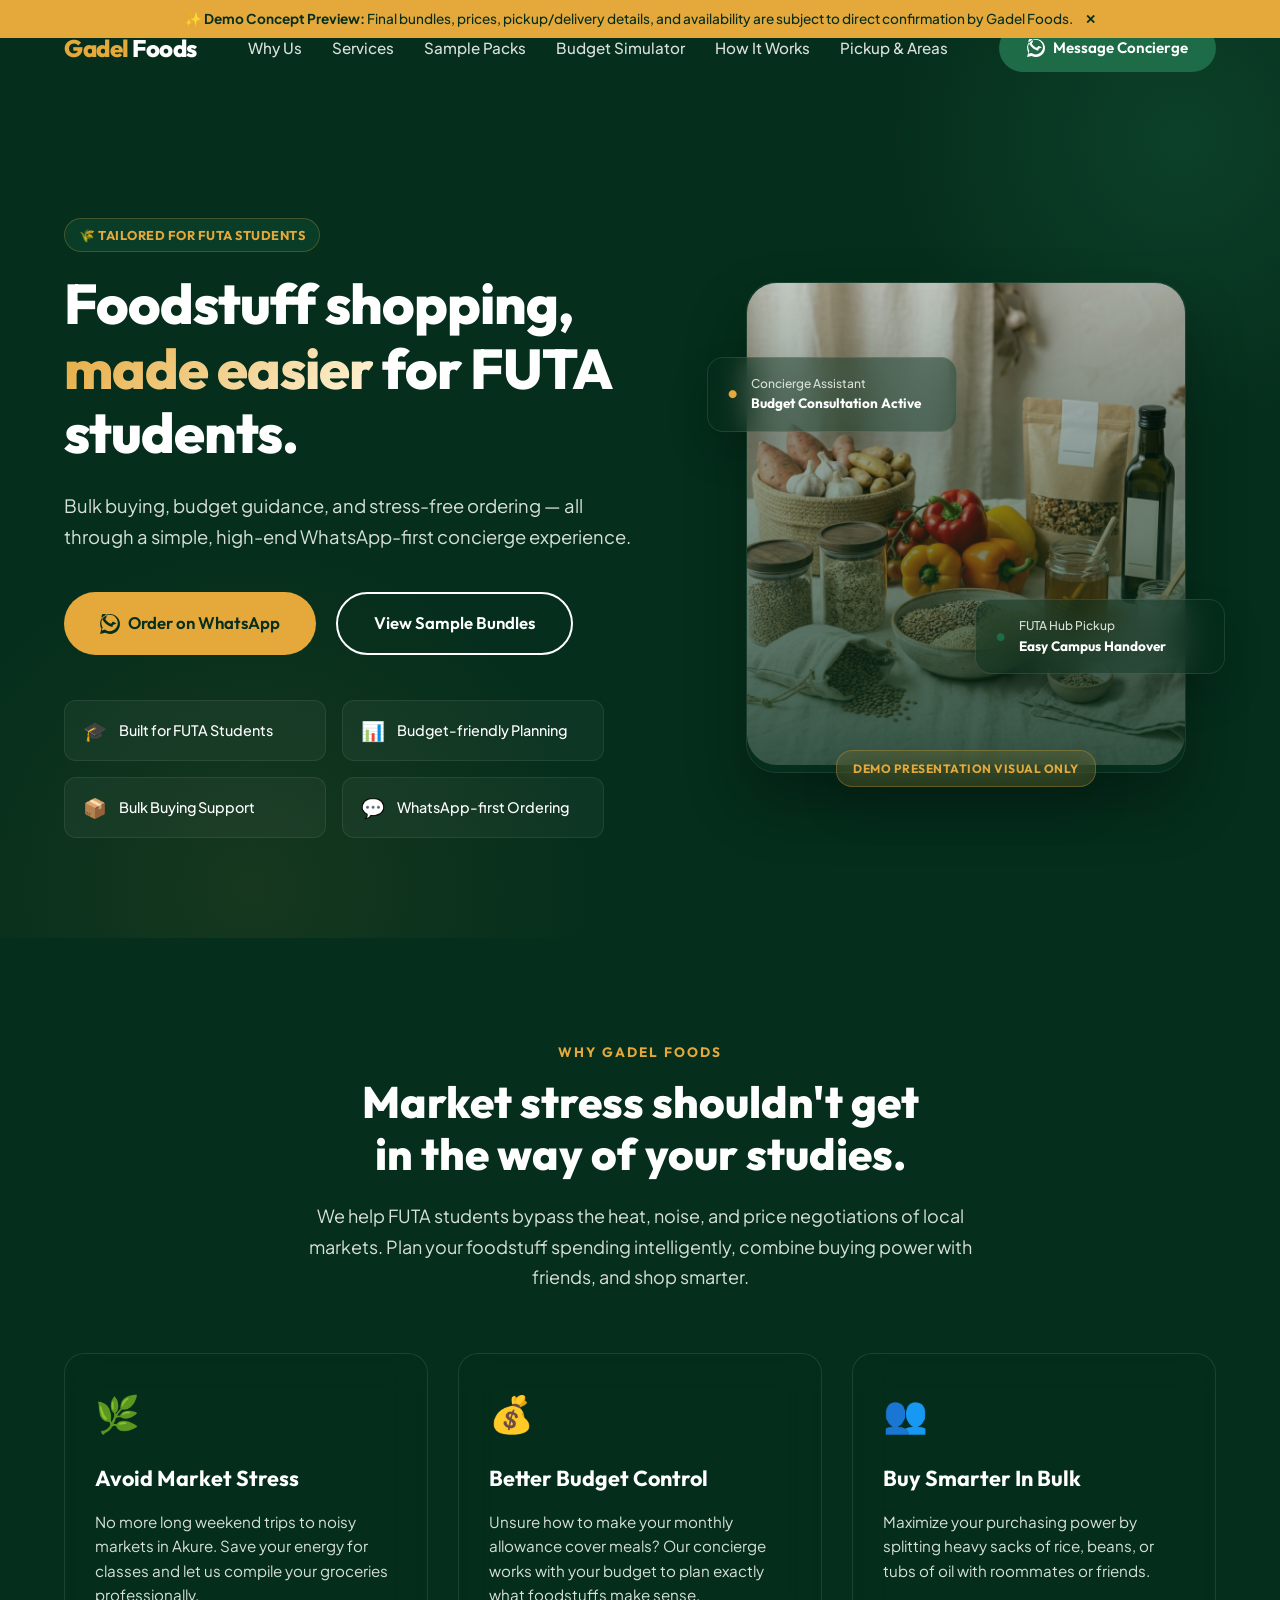
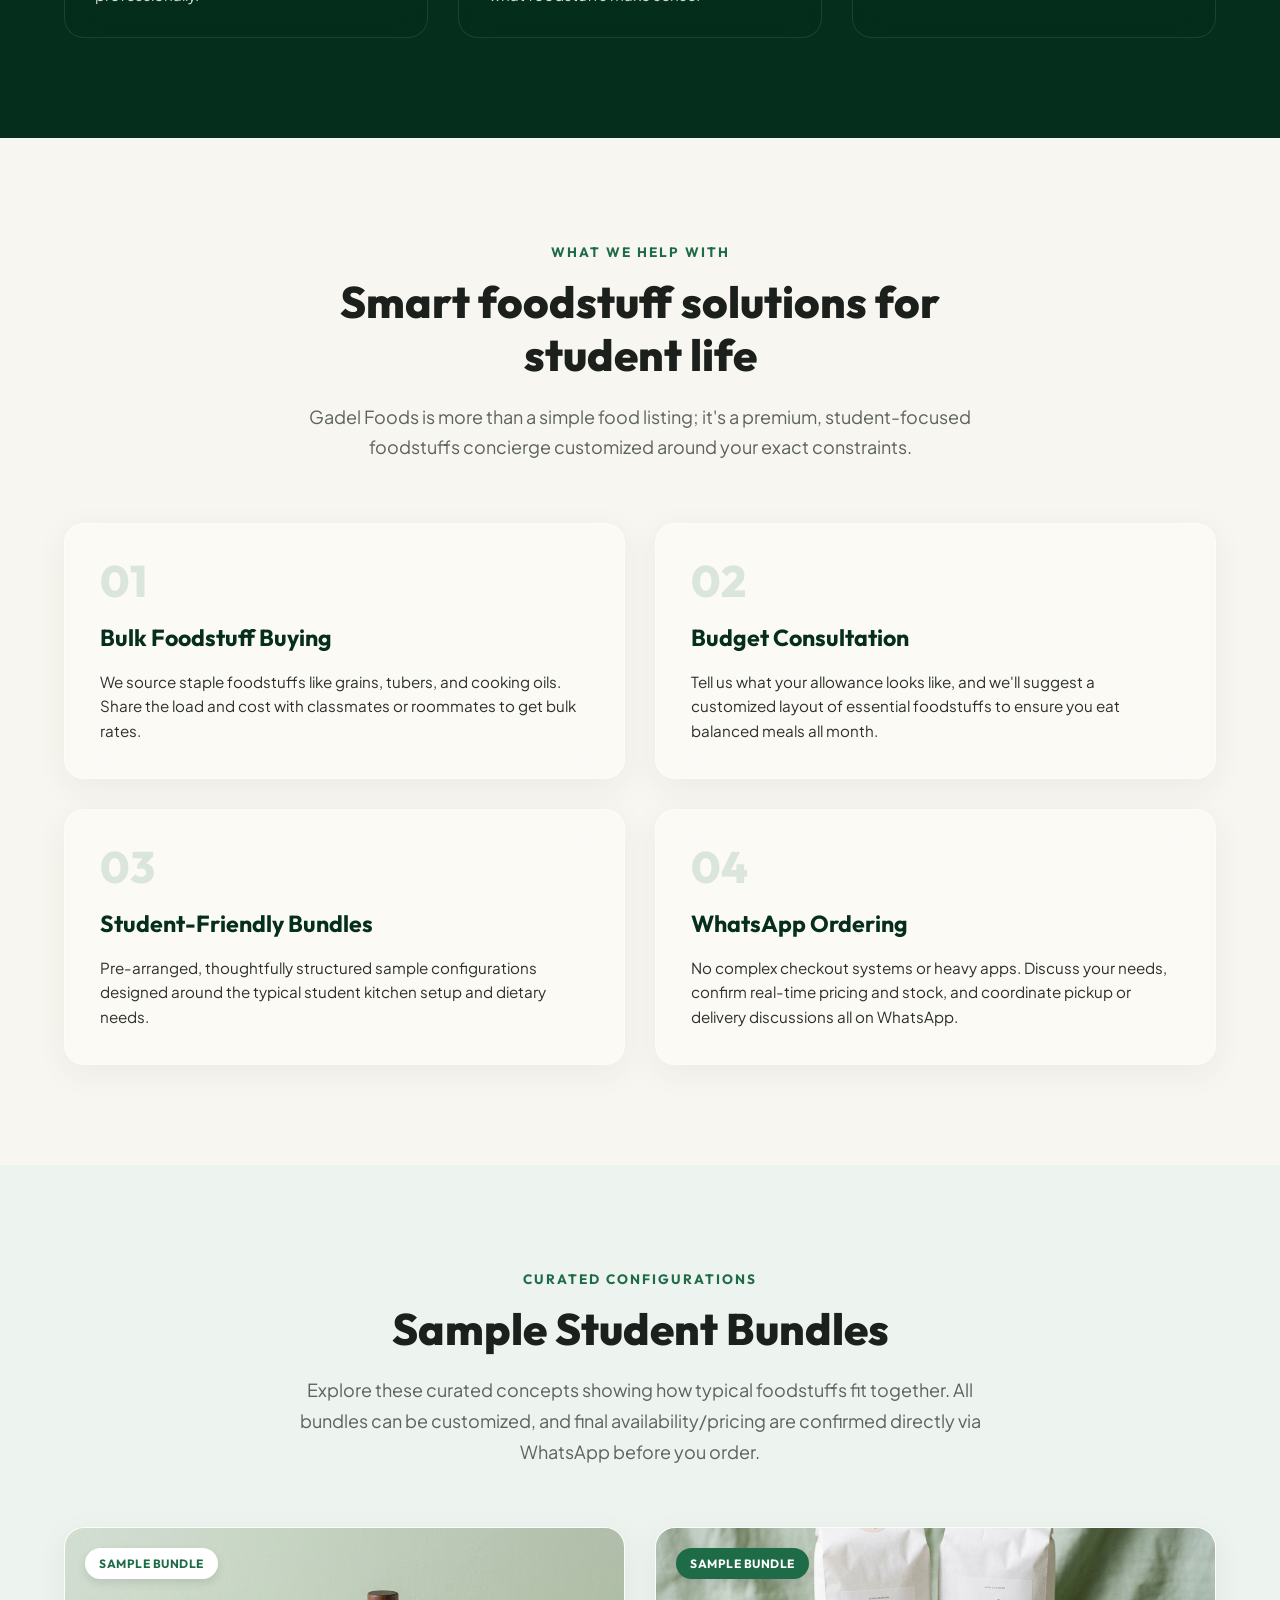
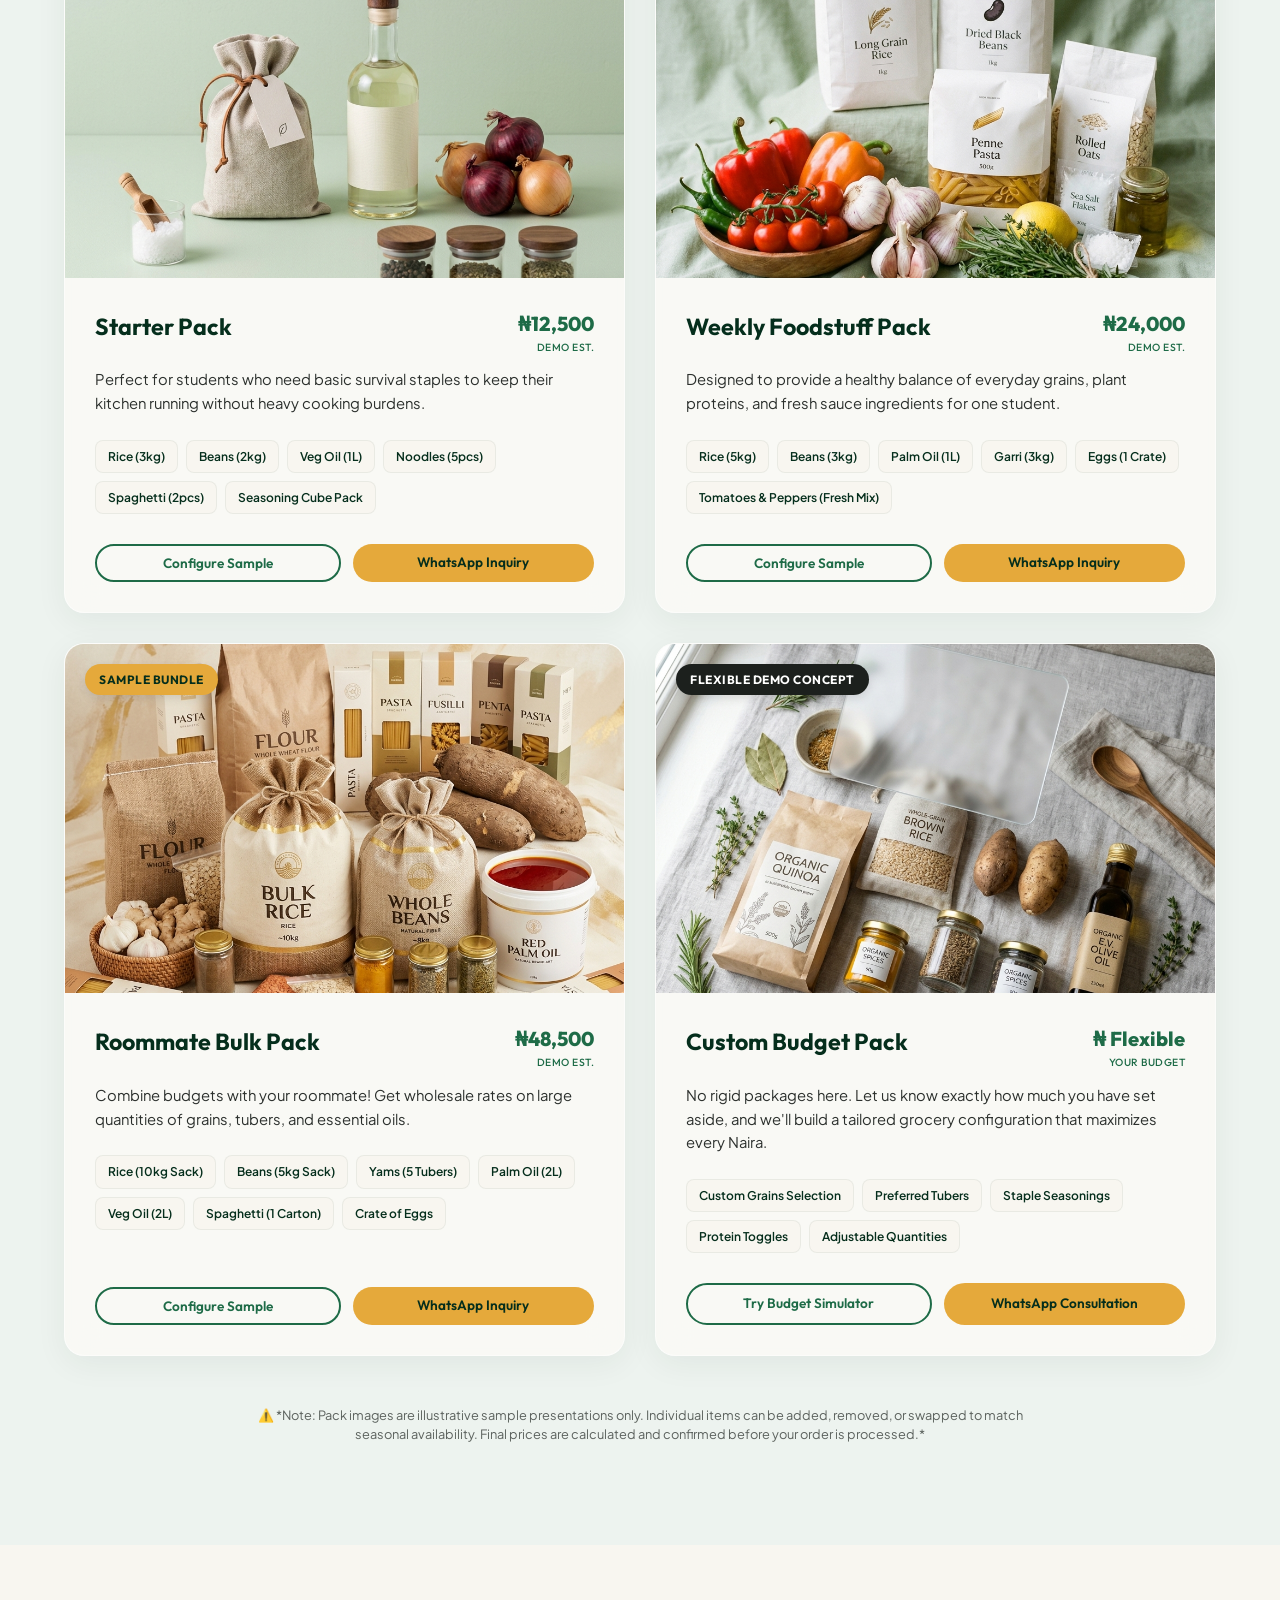
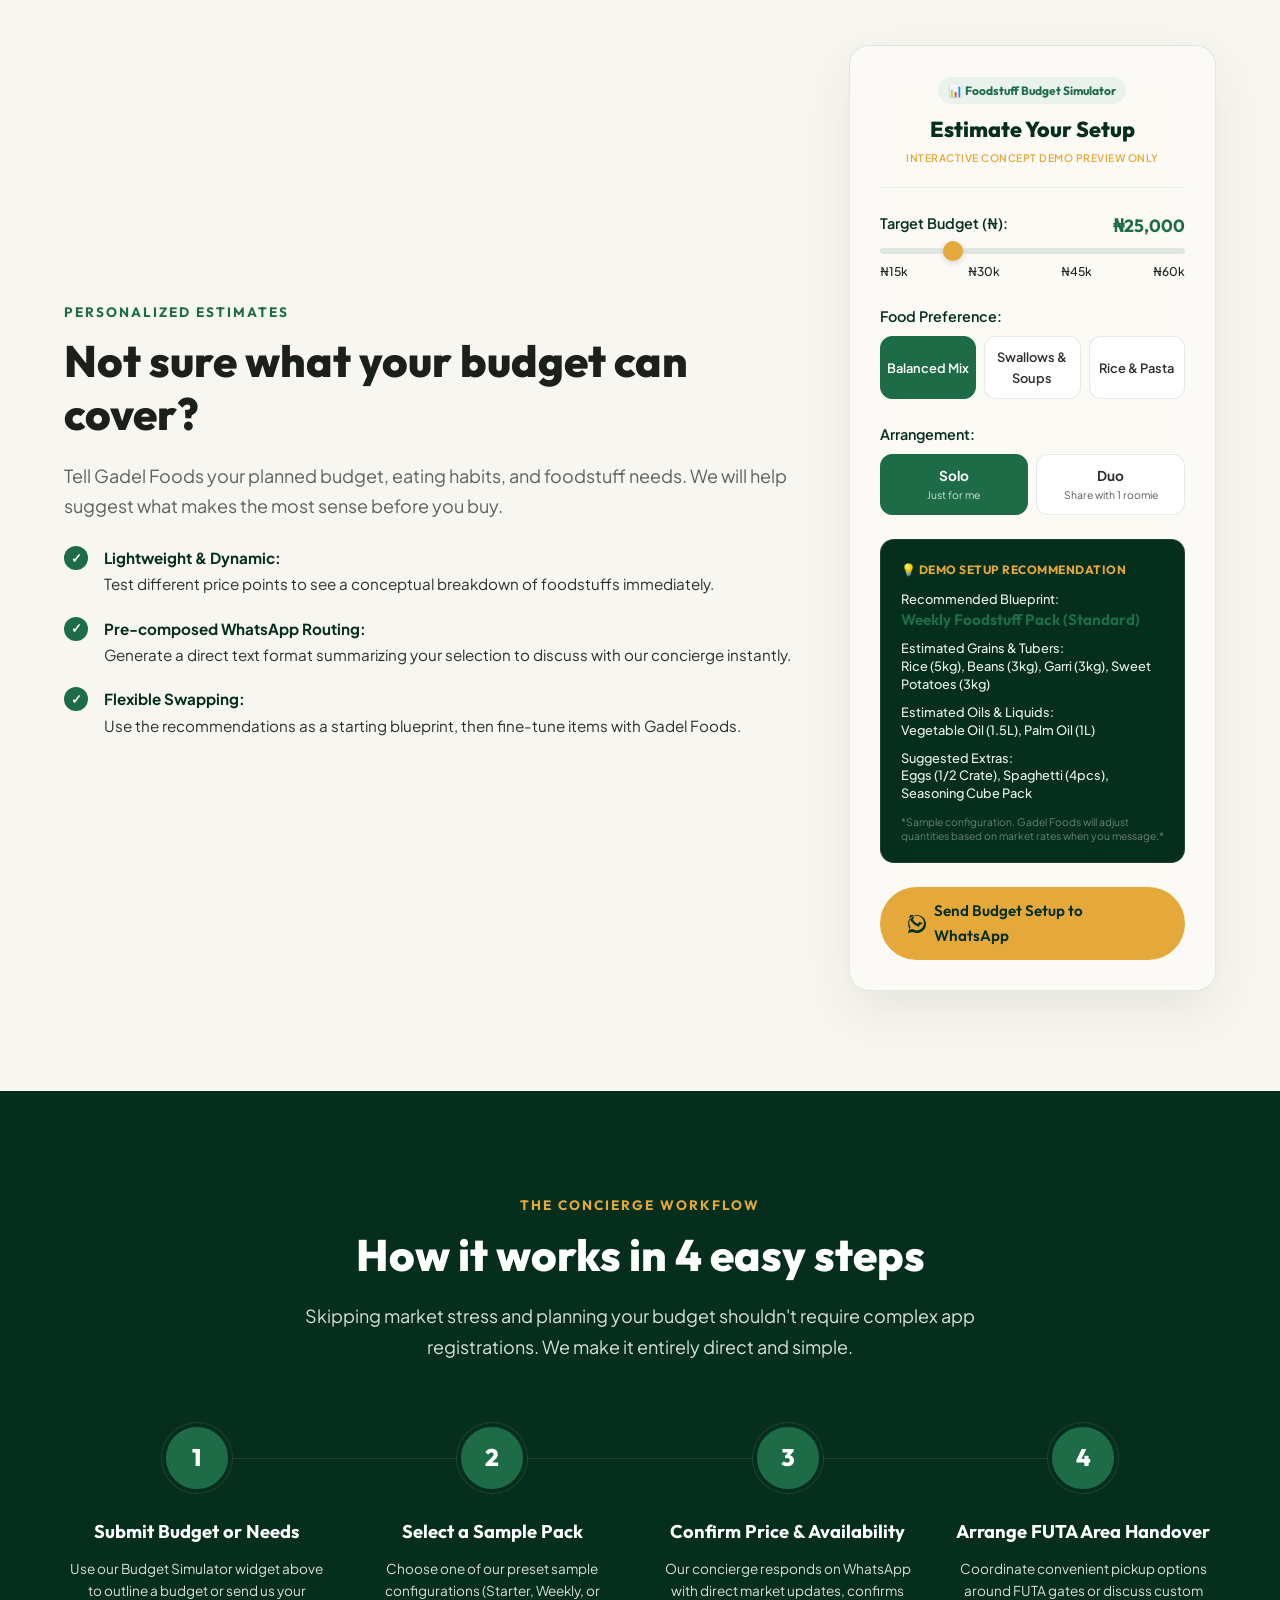
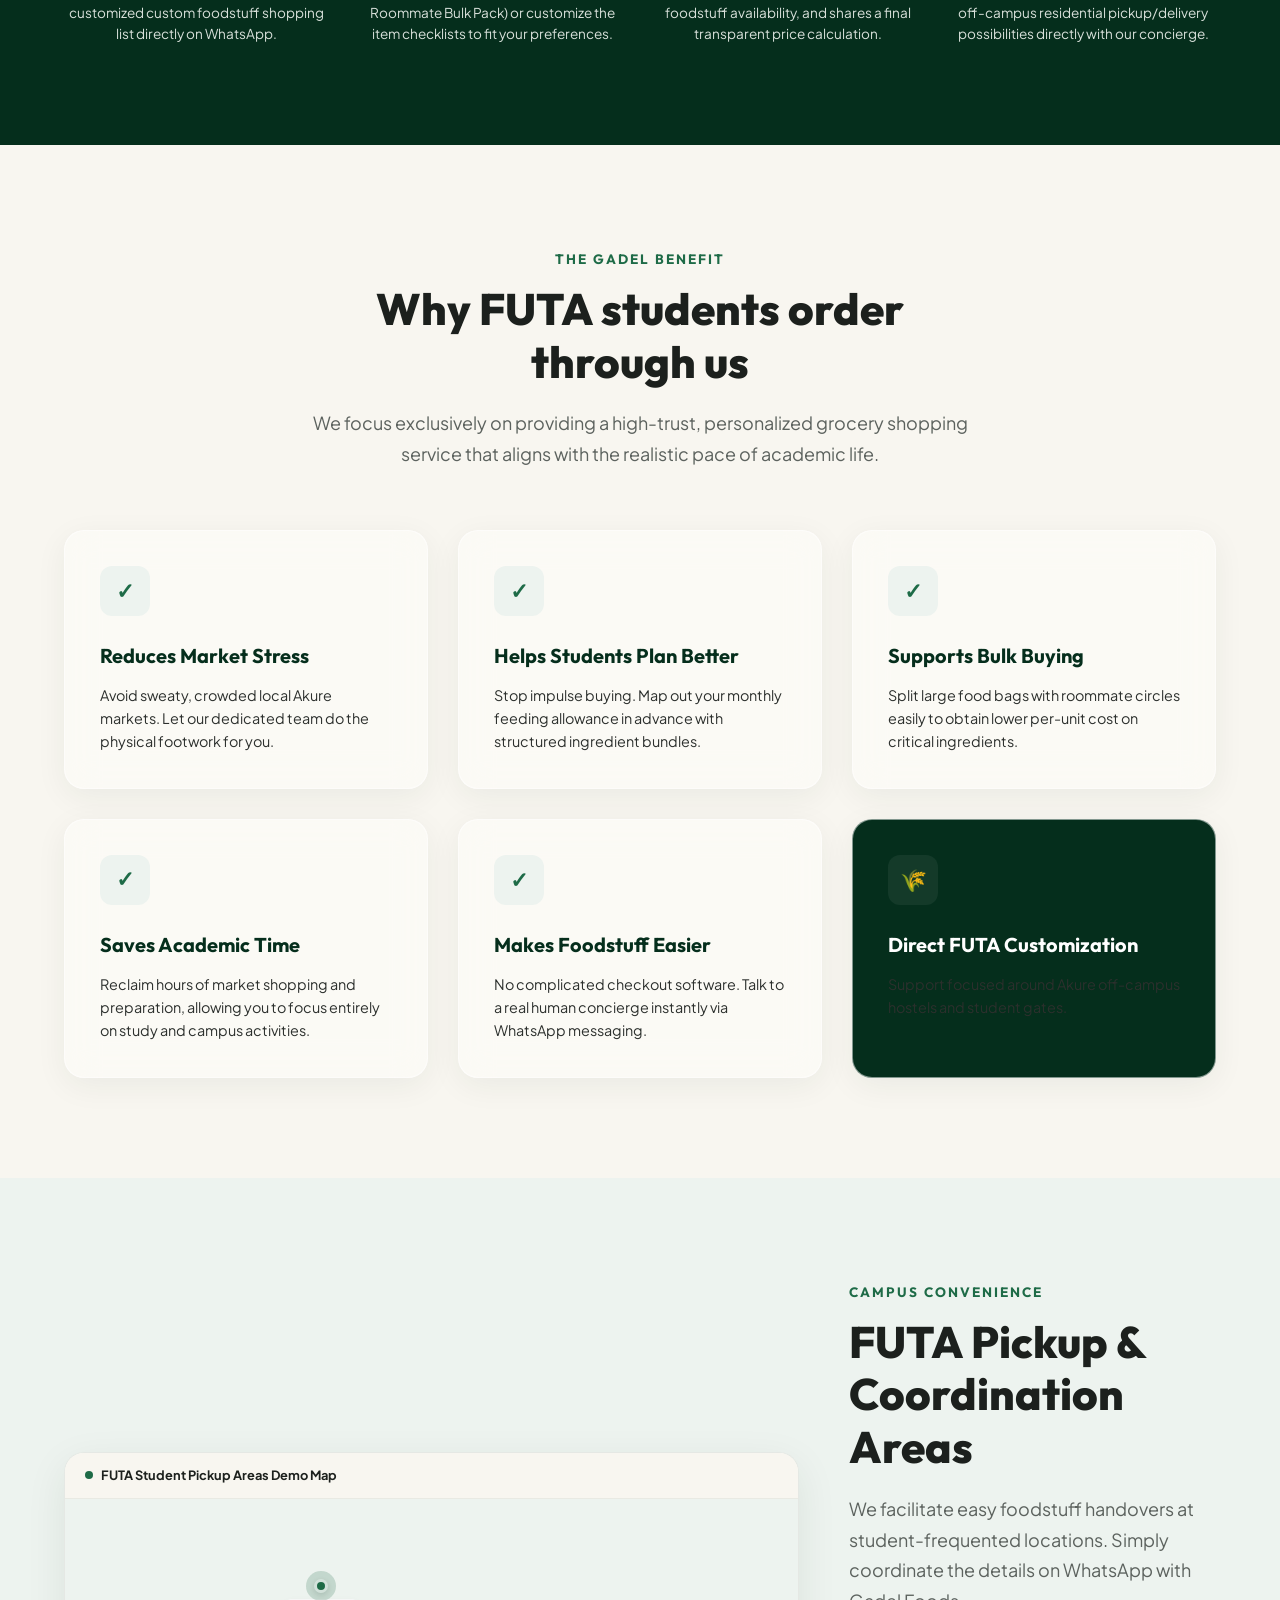
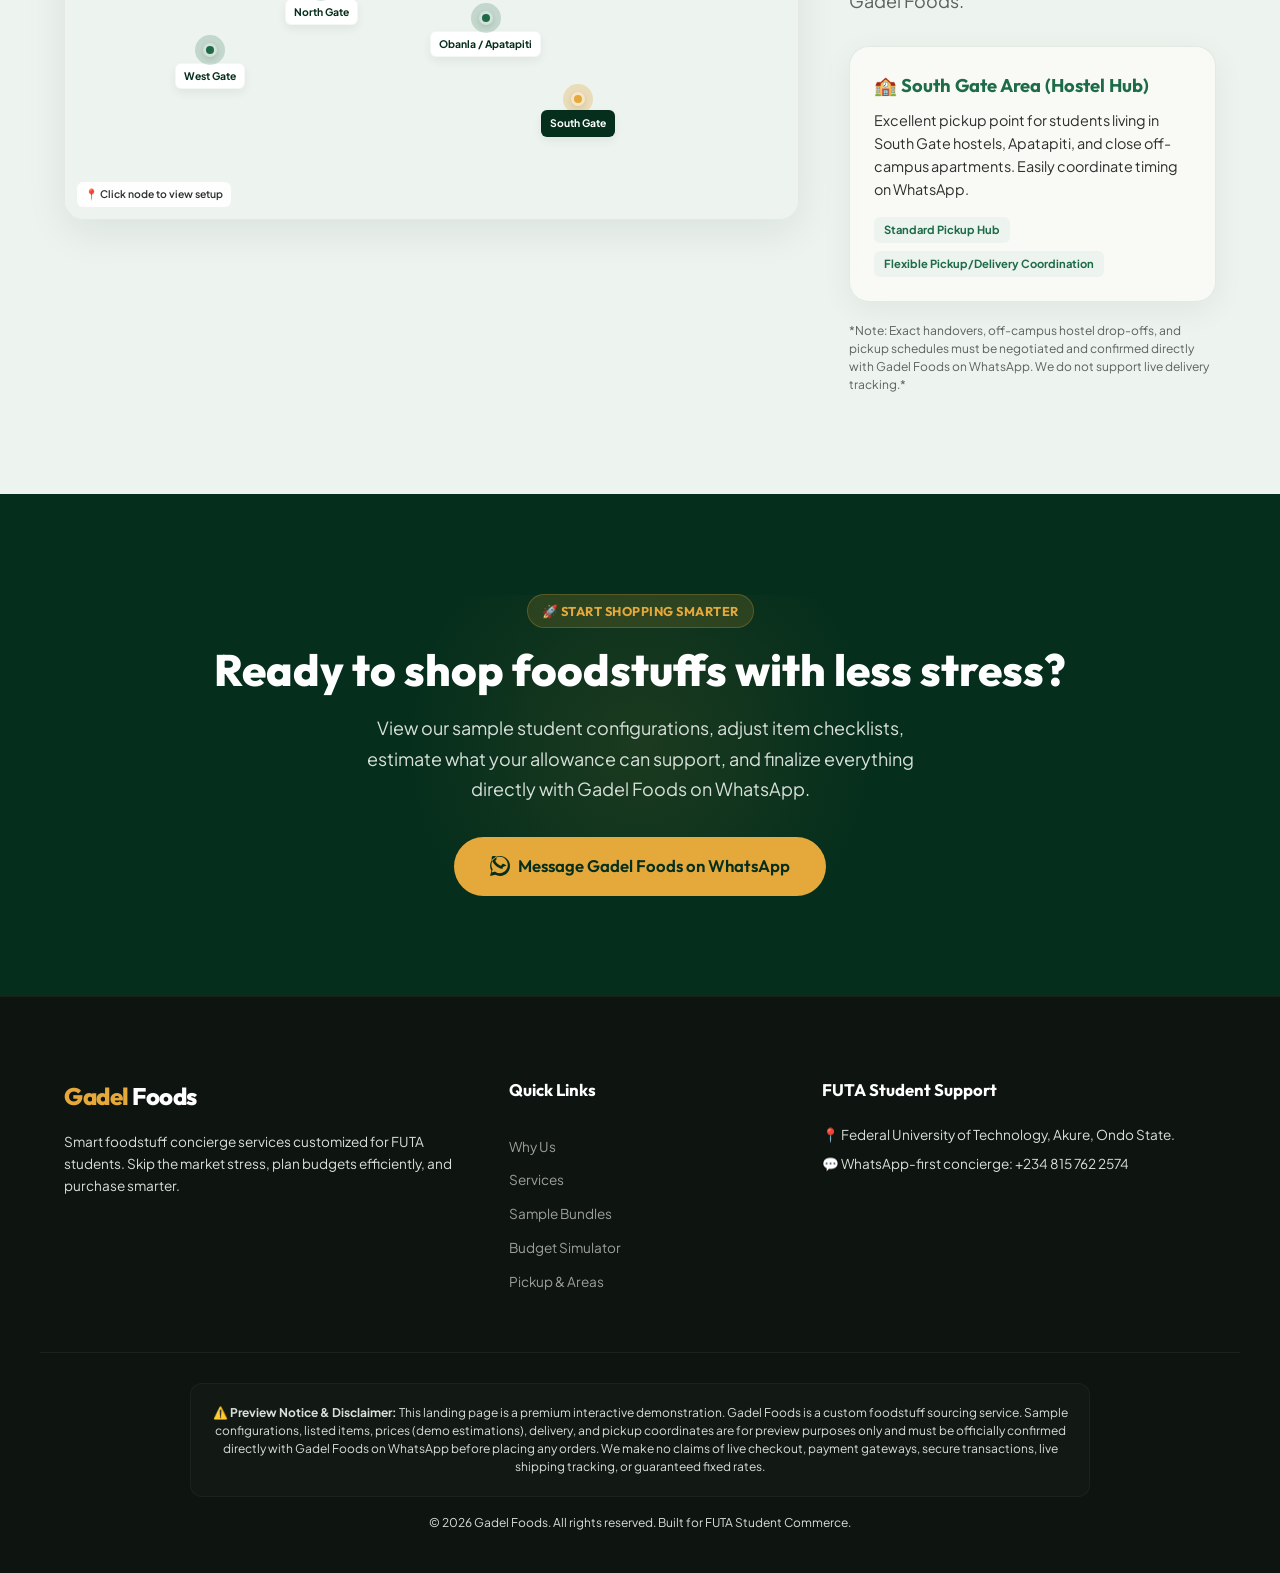
==== commit b22869d2: "Polish micro-copy grammar and branding alignment in index.html" ====
--- a/index.html
+++ b/index.html
@@ -144,7 +144,7 @@
                 <span class="section-tag-light">WHY GADEL FOODS</span>
                 <h2 class="section-title text-white">Market stress shouldn't get <br>in the way of your studies.</h2>
                 <p class="section-subtitle text-cream-muted">
-                    We helps FUTA students bypass the heat, noise, and price negotiations of local markets. Plan your foodstuff spending intelligently, combine buying power with friends, and shop smarter.
+                    We help FUTA students bypass the heat, noise, and price negotiations of local markets. Plan your foodstuff spending intelligently, combine buying power with friends, and shop smarter.
                 </p>
             </div>
             
@@ -193,7 +193,7 @@
                         <span class="service-number">01</span>
                         <h3 class="service-title">Bulk Foodstuff Buying</h3>
                         <p class="service-text">
-                            We Source staple foodstuffs like grains, tubers, and cooking oils. Share the load and cost with classmates or roommates to get bulk rates.
+                            We source staple foodstuffs like grains, tubers, and cooking oils. Share the load and cost with classmates or roommates to get bulk rates.
                         </p>
                     </div>
                 </div>
@@ -596,7 +596,7 @@
                 <div class="trust-card glass-card-white highlight-trust-card">
                     <div class="trust-icon-box text-gold">🌾</div>
                     <h3 class="trust-title text-white">Direct FUTA Customization</h3>
-                    <p class="trust-text text-cream-muted">Ground support built strictly around Akure off-campus hostels and student gates.</p>
+                    <p class="trust-text text-cream-muted">Support focused around Akure off-campus hostels and student gates.</p>
                 </div>
             </div>
         </div>
@@ -708,7 +708,7 @@
             </div>
 
             <div class="footer-contact">
-                <h4 class="footer-title text-white">FUTA Ground Operations</h4>
+                <h4 class="footer-title text-white">FUTA Student Support</h4>
                 <p class="text-cream-muted" style="margin-bottom: 8px;">📍 Federal University of Technology, Akure, Ondo State.</p>
                 <p class="text-cream-muted">💬 WhatsApp-first concierge: +234 815 762 2574</p>
             </div>
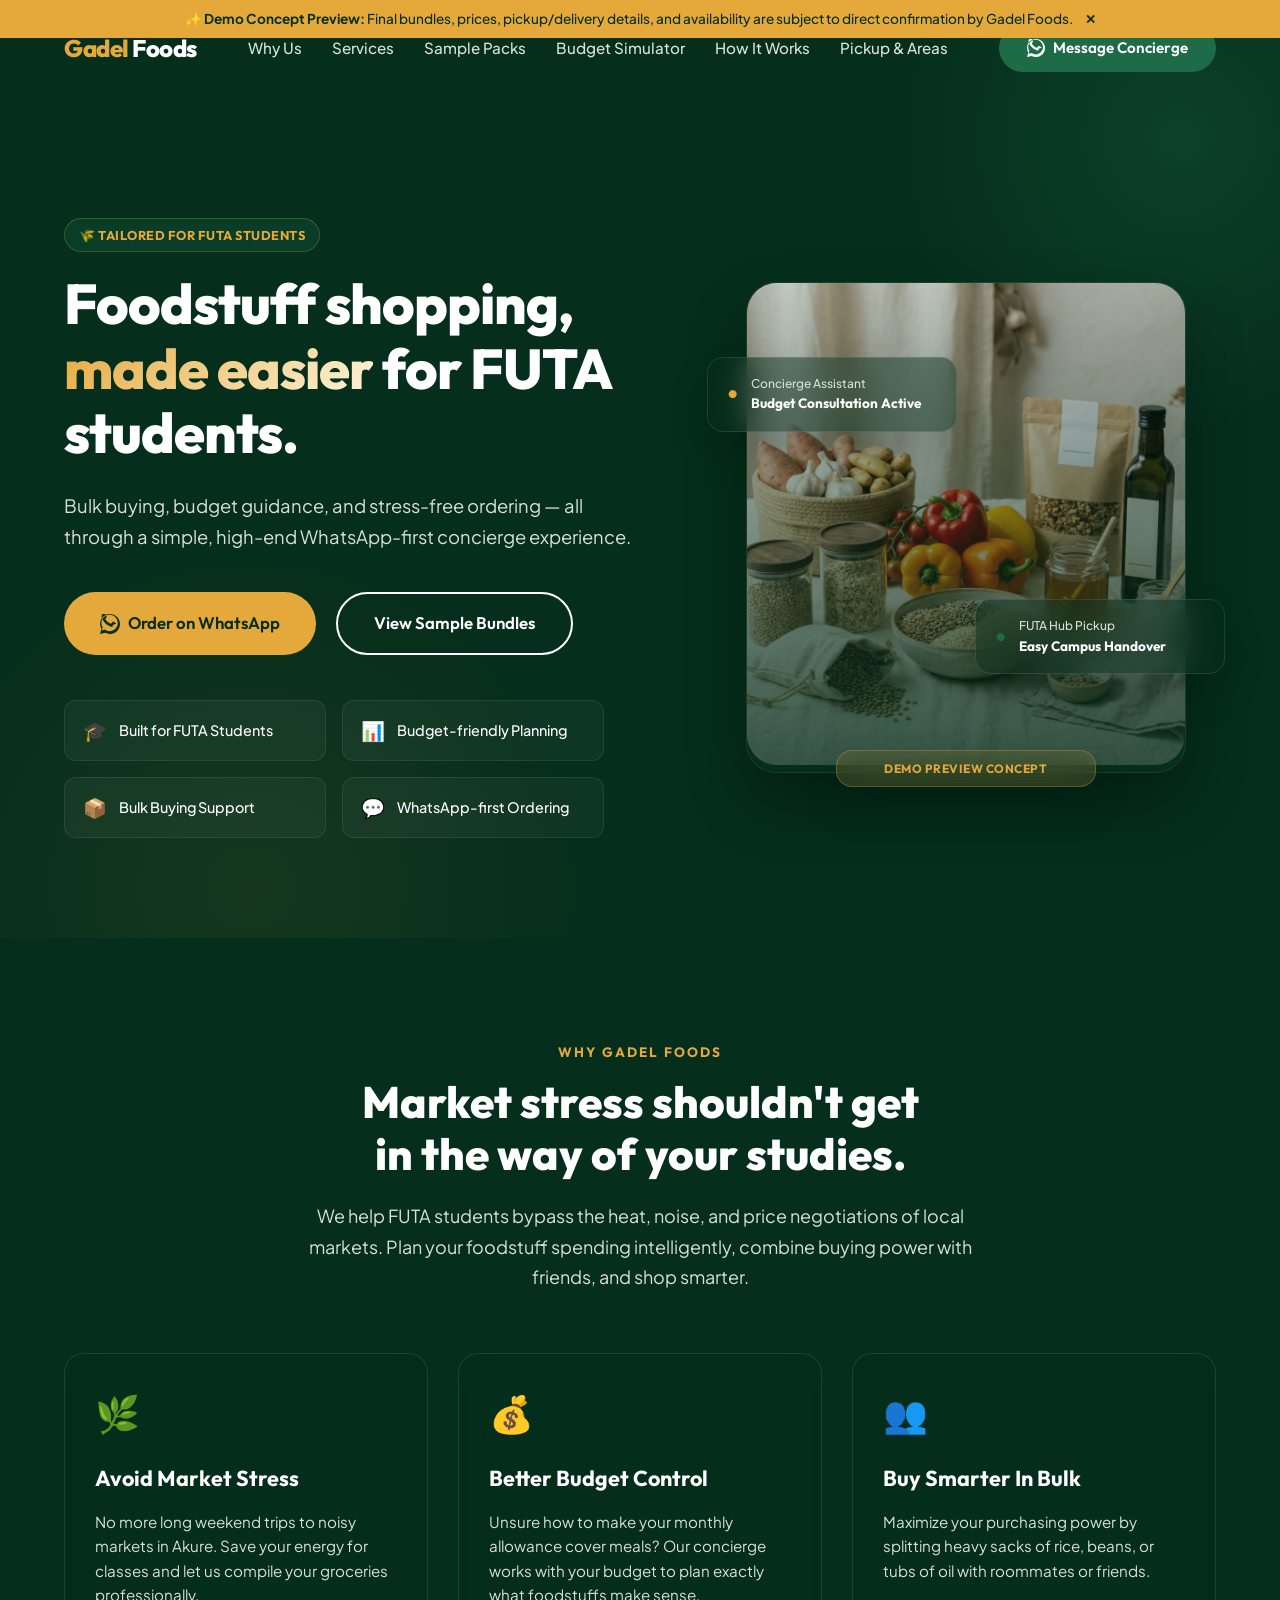
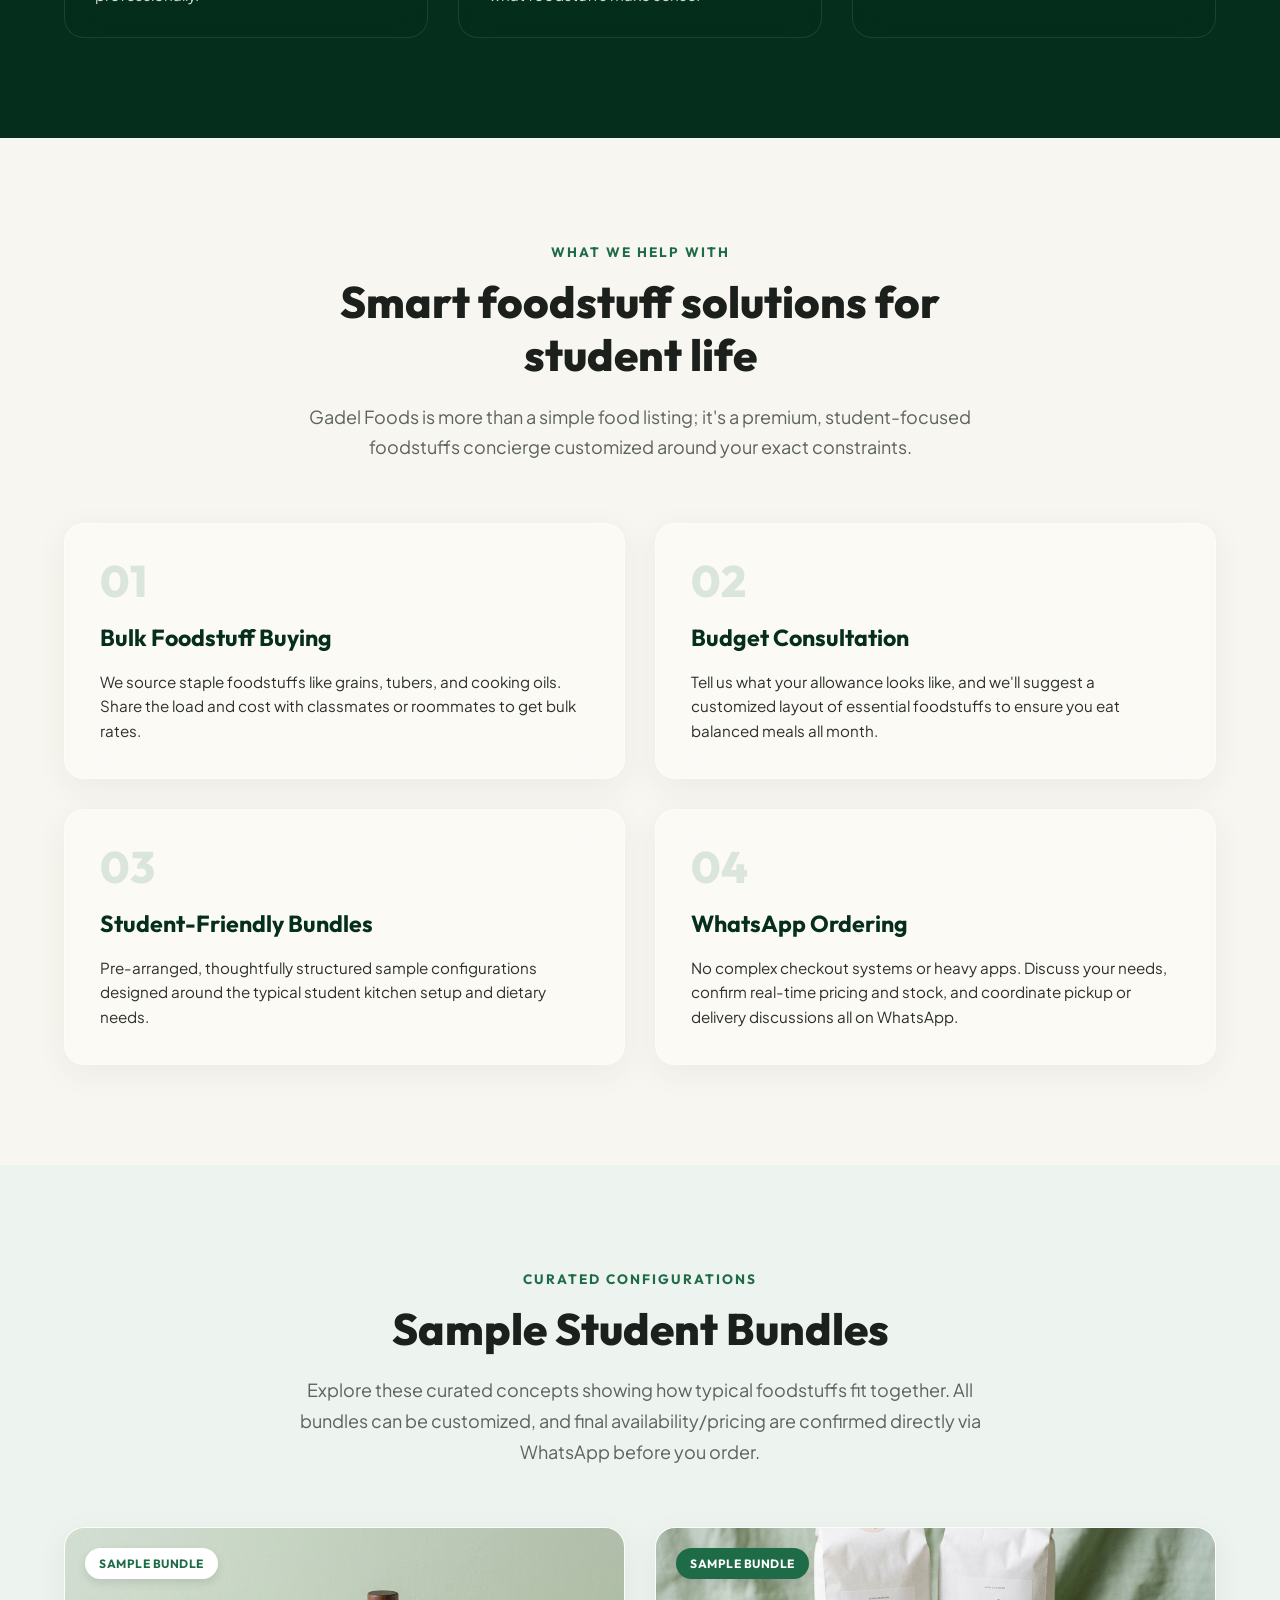
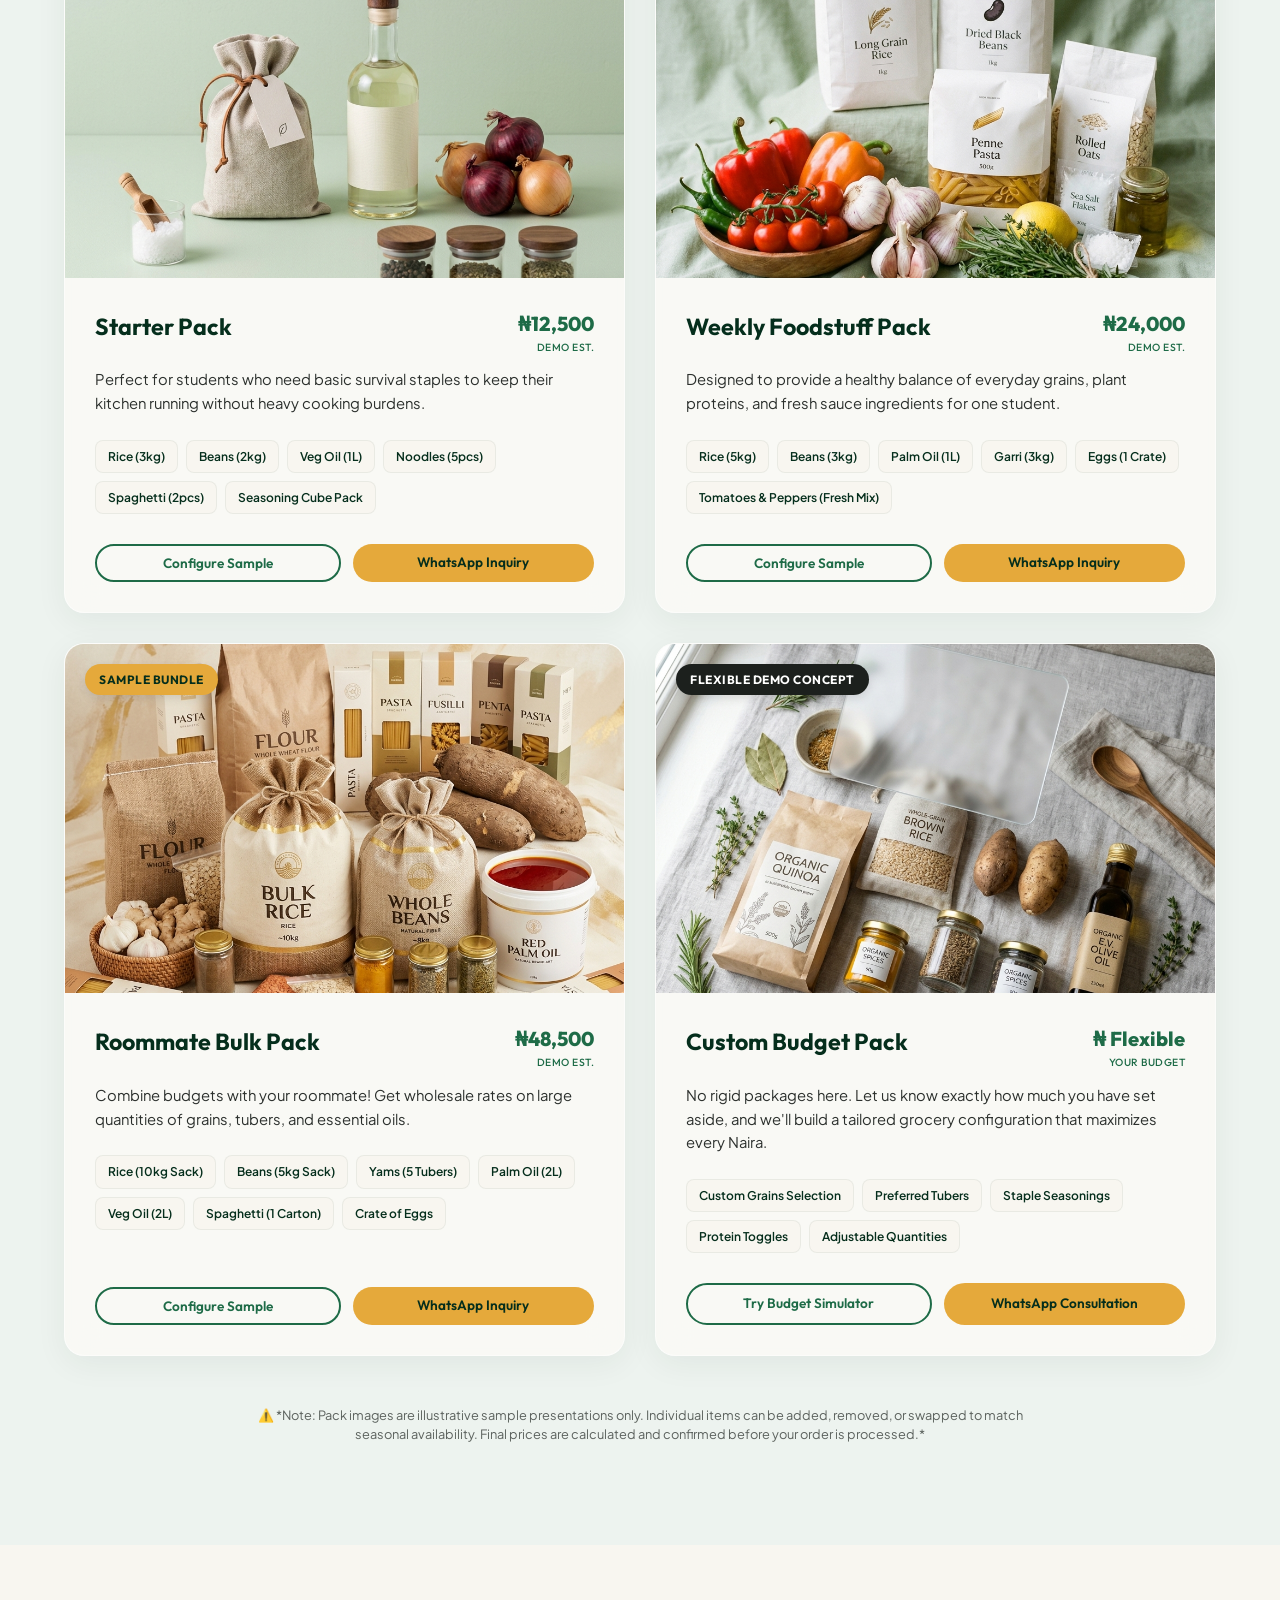
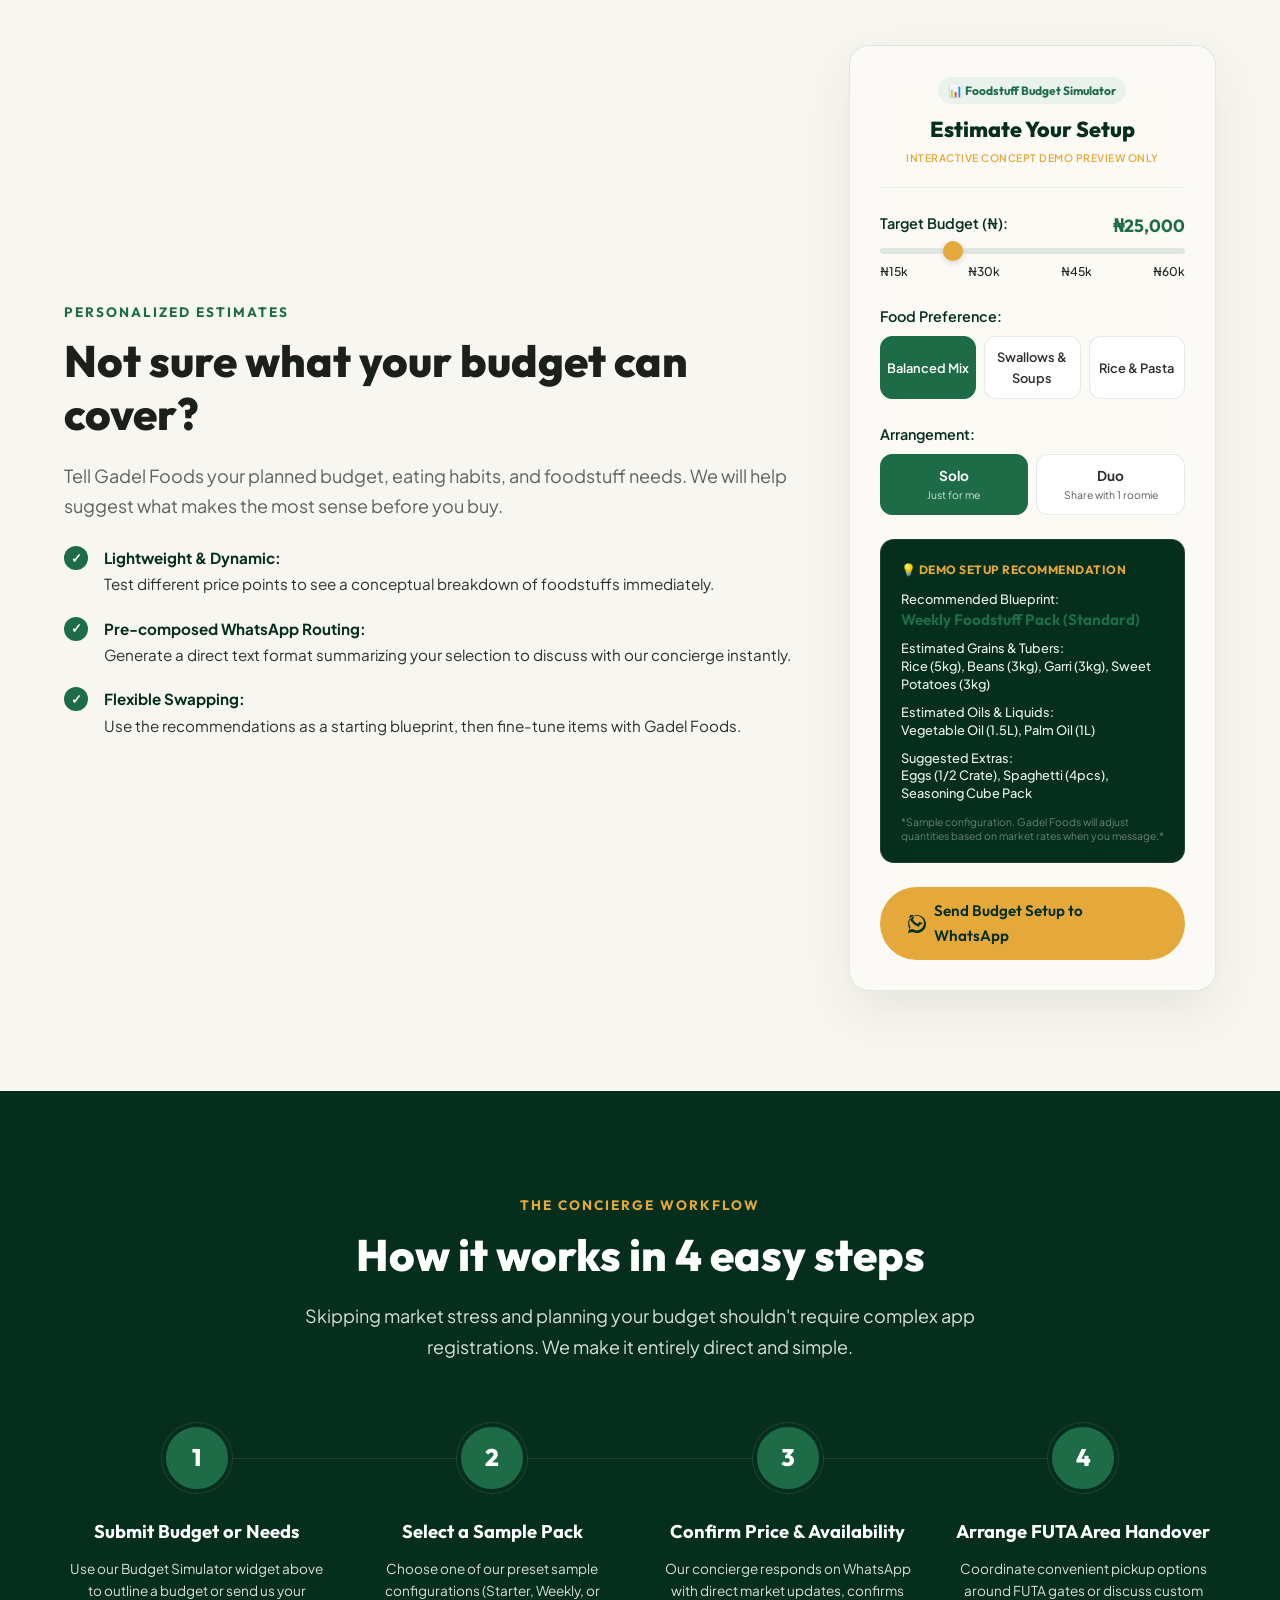
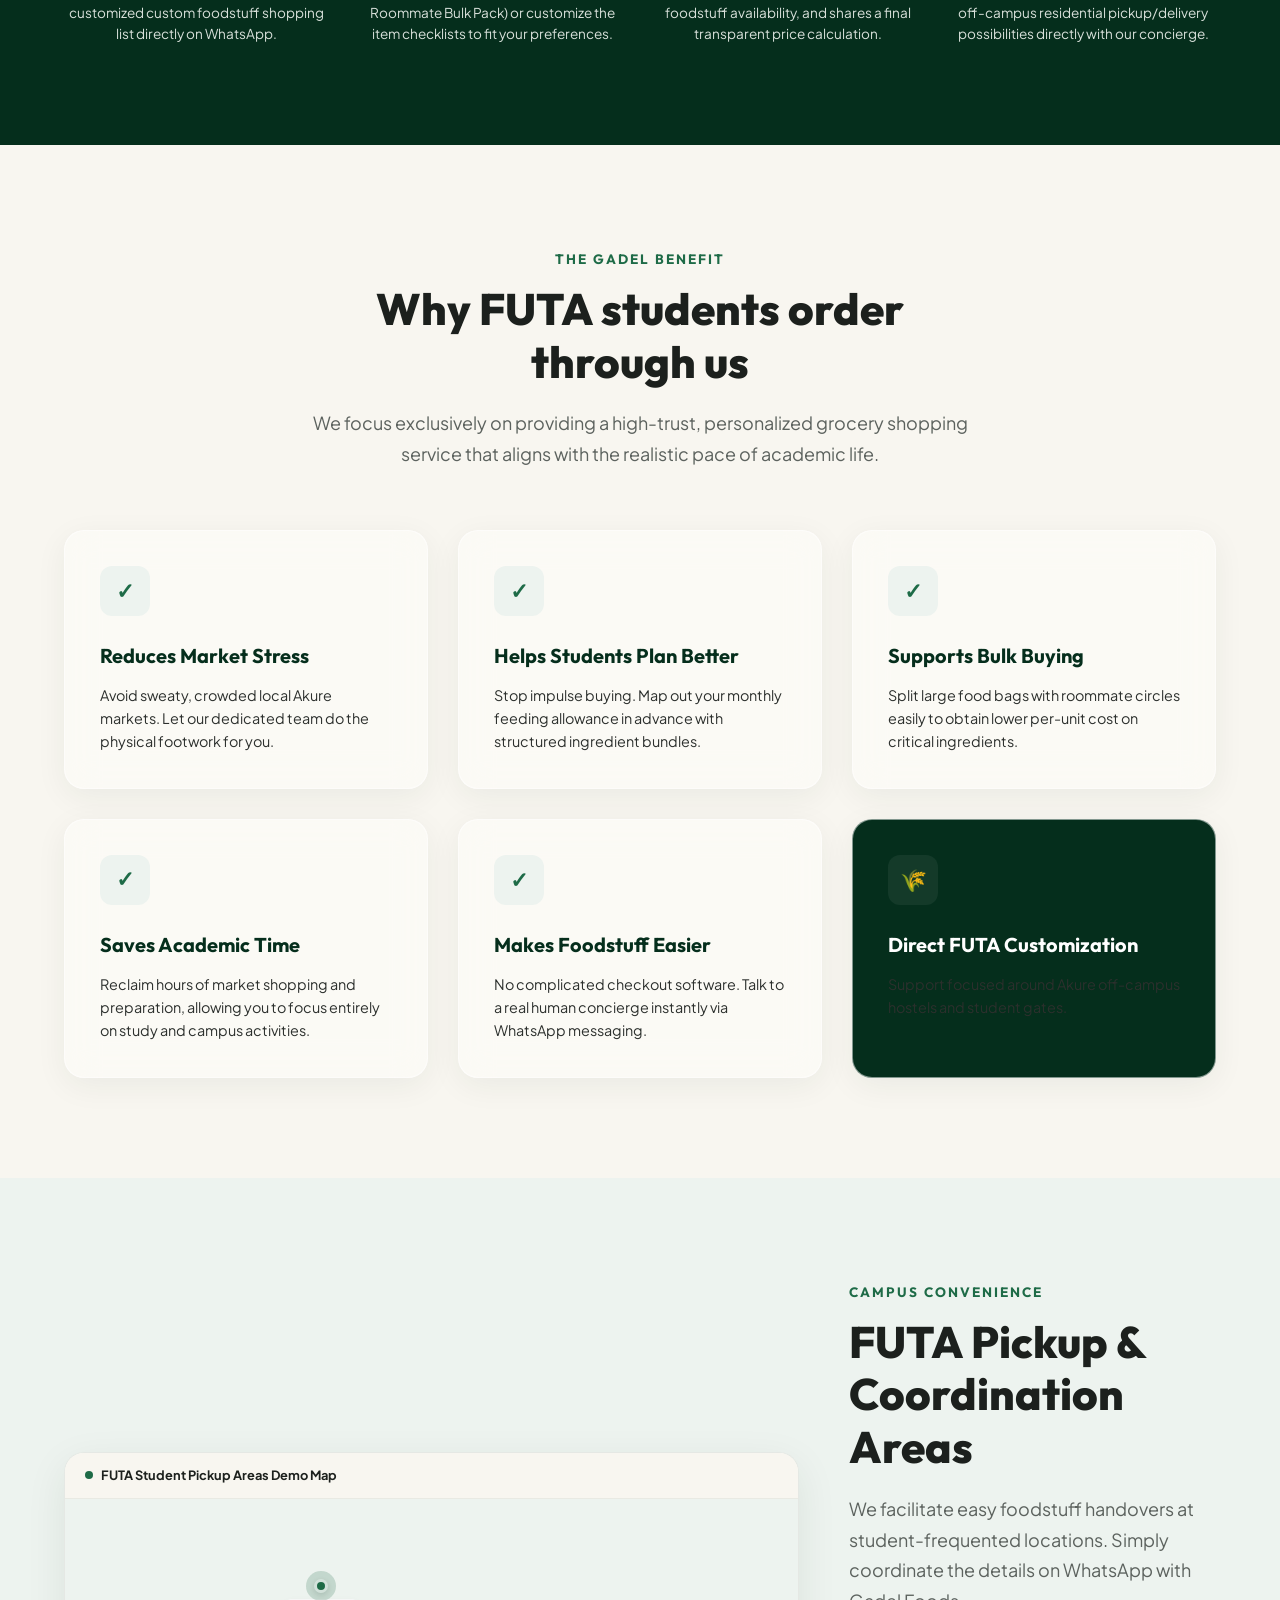
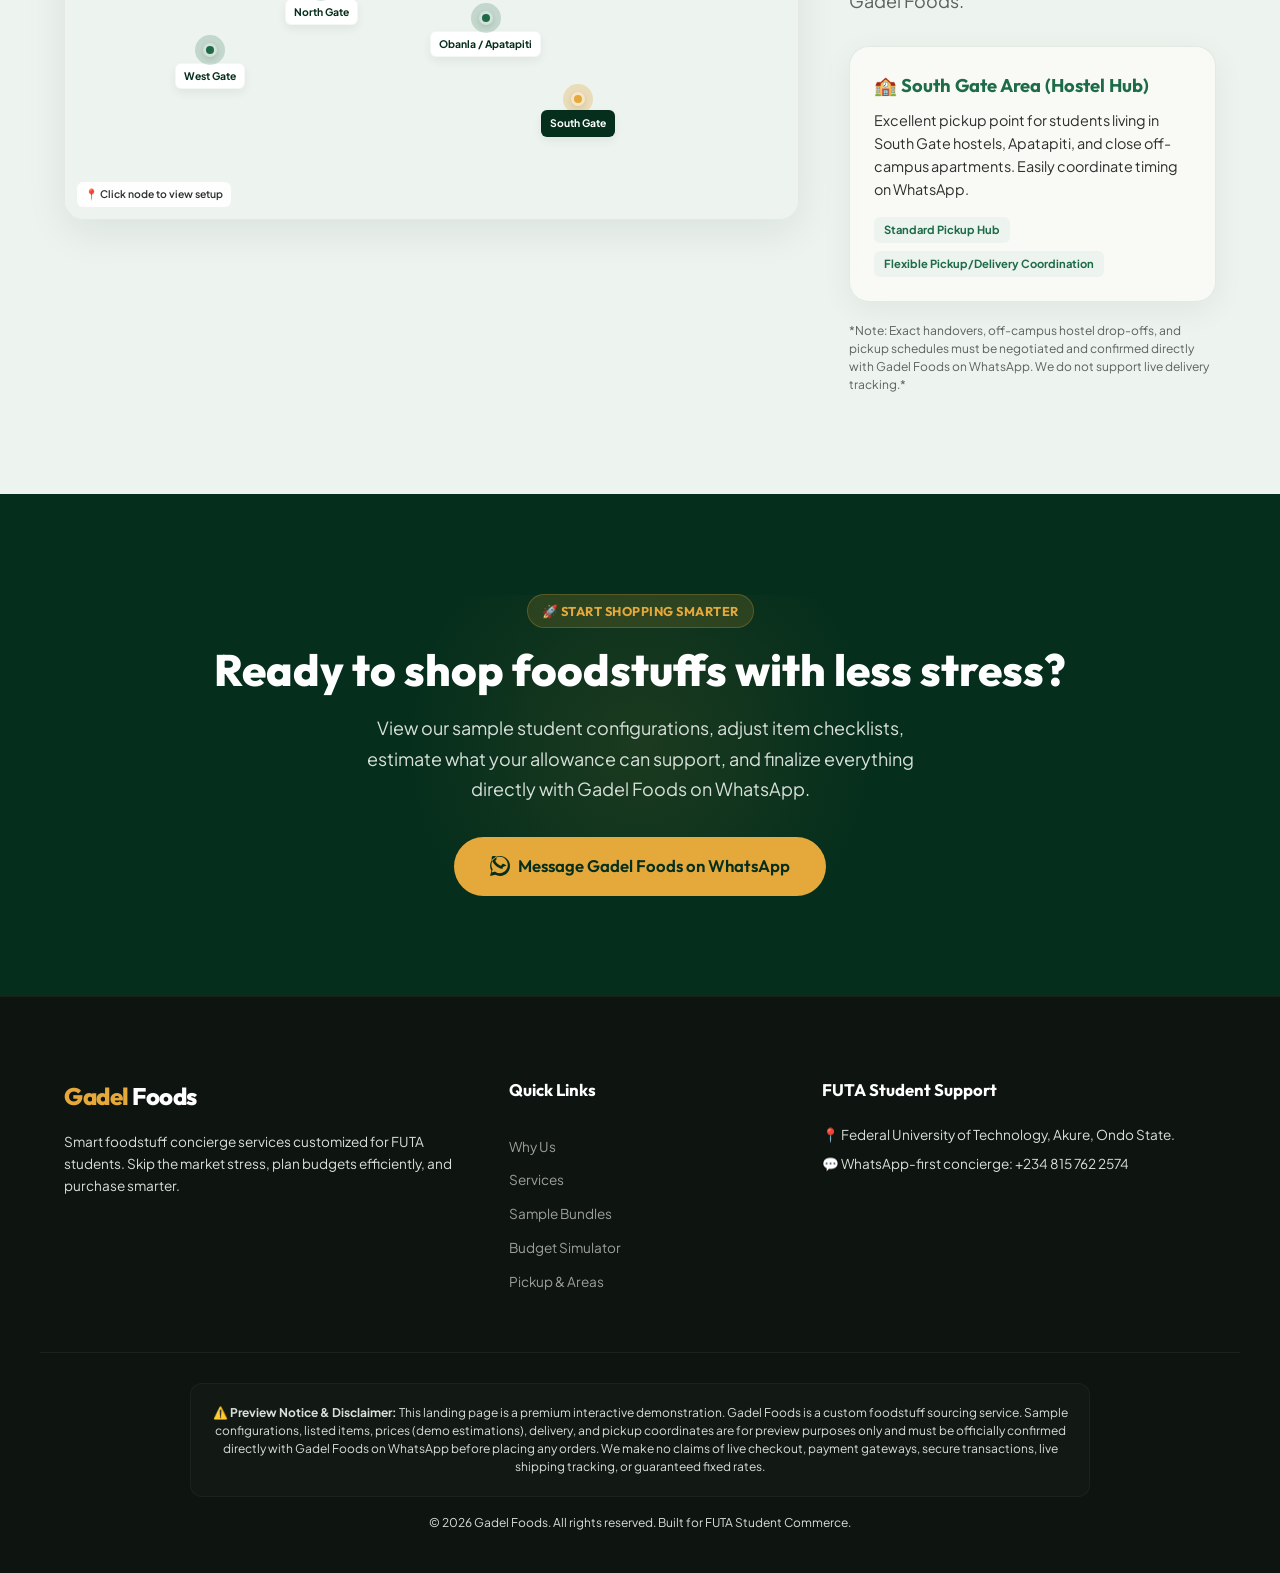
==== commit d7f78349: "Polish FAQ, safety disclaimers, WhatsApp links, and clickable phone numbers" ====
--- a/index.html
+++ b/index.html
@@ -8,9 +8,10 @@
     
     <!-- Open Graph Meta Tags -->
     <meta property="og:title" content="Gadel Foods — Premium Foodstuff Concierge for FUTA Students">
-    <meta property="og:description" content="Skip the market stress. Custom bundles, bulk purchases, and budget consultation for FUTA students. Order via WhatsApp.">
+    <meta property="og:description" content="Skip the market stress. Custom foodstuff bundles, bulk purchases, and budget consultation for FUTA students. Order via WhatsApp.">
     <meta property="og:type" content="website">
-    <meta property="og:url" content="https://gadelfoods.demo">
+    <meta property="og:url" content="https://gadel-food.vercel.app/">
+    <meta property="og:image" content="https://gadel-food.vercel.app/assets/gadel_foods_hero.png">
     
     <!-- Google Fonts -->
     <link rel="preconnect" href="https://fonts.googleapis.com">
@@ -44,7 +45,7 @@
             </nav>
             
             <div class="header-actions">
-                <a href="https://wa.me/2348157622574?text=Hi%20Gadel%20Foods%2C%20I%20saw%20your%20landing%20page%20and%20would%20like%20to%20ask%20about%20your%20foodstuff%20services." target="_blank" class="btn btn-header btn-primary-green" id="header-whatsapp-cta">
+                <a href="https://wa.me/2348157622574?text=Hi%20Gadel%20Foods%21%20%F0%9F%8C%BE%20I%20saw%20your%20landing%20page%20and%20would%20like%20to%20ask%20about%20your%20student%20foodstuff%20concierge%20services." target="_blank" class="btn btn-header btn-primary-green" id="header-whatsapp-cta">
                     <svg class="icon-whatsapp" viewBox="0 0 24 24" fill="currentColor">
                         <path d="M.057 24l1.687-6.163c-1.041-1.804-1.588-3.849-1.587-5.946C.06 5.348 5.397.01 12.008.01c3.202.001 6.212 1.246 8.477 3.517 2.266 2.27 3.507 5.28 3.505 8.484-.004 6.657-5.34 11.997-11.953 11.997-2.005-.001-3.973-.502-5.724-1.457L0 24zm6.59-4.846c1.6.95 3.188 1.449 4.825 1.451 5.436 0 9.86-4.37 9.864-9.799.002-2.63-1.023-5.101-2.885-6.965C16.59 1.978 14.113.953 11.5.953c-5.44 0-9.865 4.371-9.869 9.8-.001 1.836.52 3.631 1.508 5.204l-1.03 3.766 3.948-1.019zm13.111-7.854c-.11-.18-.403-.29-.844-.51-.44-.22-2.603-1.282-3.007-1.43-.404-.147-.697-.22-.99.22-.293.44-1.134 1.43-1.39 1.72-.257.29-.515.33-.956.11-.44-.22-1.86-.685-3.541-2.185-1.31-1.162-2.193-2.6-2.45-3.04-.257-.44-.027-.68.193-.898.198-.197.44-.51.66-.77.22-.26.294-.44.44-.73.15-.29.074-.55-.037-.77-.11-.22-.99-2.385-1.355-3.266-.357-.862-.719-.746-.989-.76-.256-.013-.55-.015-.844-.015-.294 0-.77.11-1.173.55-.404.44-1.54 1.51-1.54 3.68 0 2.17 1.579 4.26 1.8 4.55.22.29 3.102 4.737 7.518 6.64 1.05.45 1.87.72 2.51.92.1.03.2.04.28.04.59 0 1.22-.32 1.39-.75.17-.43.17-.8.12-.88-.05-.08-.2-.12-.64-.34z"/>
                     </svg>
@@ -74,7 +75,7 @@
                 </p>
                 
                 <div class="hero-actions">
-                    <a href="https://wa.me/2348157622574?text=Hi%20Gadel%20Foods%21%20I%27m%20a%20FUTA%20student%20and%20I%27d%20like%20to%20order%20some%20foodstuffs." target="_blank" class="btn btn-lg btn-accent-gold" id="hero-order-cta">
+                    <a href="https://wa.me/2348157622574?text=Hi%20Gadel%20Foods%21%20%F0%9F%8C%BE%20I%20am%20a%20FUTA%20student%20and%20I%27d%20like%20to%20discuss%20custom%20foodstuff%20sourcing%20and%20budget%20estimates." target="_blank" class="btn btn-lg btn-accent-gold" id="hero-order-cta">
                         <svg class="icon-whatsapp" viewBox="0 0 24 24" fill="currentColor" style="width:20px; height:20px; margin-right:8px;">
                             <path d="M.057 24l1.687-6.163c-1.041-1.804-1.588-3.849-1.587-5.946C.06 5.348 5.397.01 12.008.01c3.202.001 6.212 1.246 8.477 3.517 2.266 2.27 3.507 5.28 3.505 8.484-.004 6.657-5.34 11.997-11.953 11.997-2.005-.001-3.973-.502-5.724-1.457L0 24zm6.59-4.846c1.6.95 3.188 1.449 4.825 1.451 5.436 0 9.86-4.37 9.864-9.799.002-2.63-1.023-5.101-2.885-6.965C16.59 1.978 14.113.953 11.5.953c-5.44 0-9.865 4.371-9.869 9.8-.001 1.836.52 3.631 1.508 5.204l-1.03 3.766 3.948-1.019zm13.111-7.854c-.11-.18-.403-.29-.844-.51-.44-.22-2.603-1.282-3.007-1.43-.404-.147-.697-.22-.99.22-.293.44-1.134 1.43-1.39 1.72-.257.29-.515.33-.956.11-.44-.22-1.86-.685-3.541-2.185-1.31-1.162-2.193-2.6-2.45-3.04-.257-.44-.027-.68.193-.898.198-.197.44-.51.66-.77.22-.26.294-.44.44-.73.15-.29.074-.55-.037-.77-.11-.22-.99-2.385-1.355-3.266-.357-.862-.719-.746-.989-.76-.256-.013-.55-.015-.844-.015-.294 0-.77.11-1.173.55-.404.44-1.54 1.51-1.54 3.68 0 2.17 1.579 4.26 1.8 4.55.22.29 3.102 4.737 7.518 6.64 1.05.45 1.87.72 2.51.92.1.03.2.04.28.04.59 0 1.22-.32 1.39-.75.17-.43.17-.8.12-.88-.05-.08-.2-.12-.64-.34z"/>
                         </svg>
@@ -128,7 +129,7 @@
                     
                     <div class="float-card float-card-3 glass-card">
                         <div class="float-card-content" style="text-align: center; width: 100%;">
-                            <span class="float-tag">Demo Presentation Visual Only</span>
+                            <span class="float-tag">Demo Preview Concept</span>
                         </div>
                     </div>
                 </div>
@@ -268,7 +269,7 @@
                         
                         <div class="bundle-footer">
                             <button class="btn btn-sm btn-outline-green btn-full-mobile btn-configure" onclick="openConfigurator('starter')">Configure Sample</button>
-                            <a href="https://wa.me/2348157622574?text=Hi%20Gadel%20Foods%21%20I%20am%20interested%20in%20discussing%20the%20Starter%20Pack%20bundle%20(Demo%20Est.%20%E2%82%A612%2C500).%20Please%20let%20me%20know%20its%20availability." target="_blank" class="btn btn-sm btn-accent-gold btn-full-mobile">WhatsApp Inquiry</a>
+                            <a href="https://wa.me/2348157622574?text=Hi%20Gadel%20Foods%21%20%F0%9F%8C%BE%20I%27m%20interested%20in%20discussing%20the%20Starter%20Pack%20bundle%20(Demo%20Est.%20%E2%82%A612%2C500).%20Please%20let%20me%20know%20its%20current%20availability." target="_blank" class="btn btn-sm btn-accent-gold btn-full-mobile">WhatsApp Inquiry</a>
                         </div>
                     </div>
                 </div>
@@ -297,7 +298,7 @@
                         
                         <div class="bundle-footer">
                             <button class="btn btn-sm btn-outline-green btn-full-mobile btn-configure" onclick="openConfigurator('weekly')">Configure Sample</button>
-                            <a href="https://wa.me/2348157622574?text=Hi%20Gadel%20Foods%21%20I%20am%20interested%20in%20discussing%20the%20Weekly%20Foodstuff%20Pack%20(Demo%20Est.%20%E2%82%A624%2C000).%20Please%20let%20me%20know%20its%20availability." target="_blank" class="btn btn-sm btn-accent-gold btn-full-mobile">WhatsApp Inquiry</a>
+                            <a href="https://wa.me/2348157622574?text=Hi%20Gadel%20Foods%21%20%F0%9F%8C%BE%20I%27m%20interested%20in%20discussing%20the%20Weekly%20Foodstuff%20Pack%20(Demo%20Est.%20%E2%82%A624%2C000).%20Please%20let%20me%20know%20its%20current%20availability." target="_blank" class="btn btn-sm btn-accent-gold btn-full-mobile">WhatsApp Inquiry</a>
                         </div>
                     </div>
                 </div>
@@ -327,7 +328,7 @@
                         
                         <div class="bundle-footer">
                             <button class="btn btn-sm btn-outline-green btn-full-mobile btn-configure" onclick="openConfigurator('roommate')">Configure Sample</button>
-                            <a href="https://wa.me/2348157622574?text=Hi%20Gadel%20Foods%21%20My%20roommate%20and%20I%20are%20interested%20in%20discussing%20the%20Roommate%20Bulk%20Pack%20(Demo%20Est.%20%E2%82%A648%2C500).%20Please%20let%20me%20know%20its%20availability." target="_blank" class="btn btn-sm btn-accent-gold btn-full-mobile">WhatsApp Inquiry</a>
+                            <a href="https://wa.me/2348157622574?text=Hi%20Gadel%20Foods%21%20%F0%9F%8C%BE%20My%20roommate%20and%20I%20are%20interested%20in%20discussing%20the%20Roommate%20Bulk%20Pack%20(Demo%20Est.%20%E2%82%A648%2C500).%20Please%20let%20me%20know%20its%20current%20availability." target="_blank" class="btn btn-sm btn-accent-gold btn-full-mobile">WhatsApp Inquiry</a>
                         </div>
                     </div>
                 </div>
@@ -355,7 +356,7 @@
                         
                         <div class="bundle-footer" style="margin-top: auto;">
                             <a href="#budget-consult" class="btn btn-sm btn-outline-green btn-full-mobile" style="text-align: center;">Try Budget Simulator</a>
-                            <a href="https://wa.me/2348157622574?text=Hi%20Gadel%20Foods%21%20I%27d%20like%20to%20consult%20about%20a%20Custom%20Budget%20Pack%20tailored%20to%20my%20specific%20needs%20and%20foodstuff%20list." target="_blank" class="btn btn-sm btn-accent-gold btn-full-mobile">WhatsApp Consultation</a>
+                            <a href="https://wa.me/2348157622574?text=Hi%20Gadel%20Foods%21%20%F0%9F%8C%BE%20I%27d%20like%20to%20discuss%20a%20Custom%20Budget%20Pack%20tailored%20to%20my%20specific%20grocery%20list%20and%20constraints." target="_blank" class="btn btn-sm btn-accent-gold btn-full-mobile">WhatsApp Consultation</a>
                         </div>
                     </div>
                 </div>
--- a/index.css
+++ b/index.css
@@ -1927,3 +1927,39 @@
         grid-template-columns: 1fr;
     }
 }
+
+/* ==========================================================================
+   16. FAQ Section Styling
+   ========================================================================== */
+.faq-grid {
+    display: flex;
+    flex-direction: column;
+    gap: 20px;
+    max-width: 800px;
+    margin: 0 auto;
+}
+
+.faq-item {
+    transition: var(--transition-medium);
+}
+
+.faq-item:hover {
+    transform: translateY(-2px);
+    border-color: rgba(30, 107, 71, 0.15);
+    box-shadow: var(--shadow-medium);
+}
+
+.faq-question {
+    font-family: var(--font-heading);
+    font-size: 1.15rem;
+    font-weight: 700;
+    color: var(--color-green-dark);
+    margin-bottom: 8px;
+}
+
+.faq-answer {
+    font-size: 0.925rem;
+    color: var(--color-charcoal-light);
+    line-height: 1.6;
+}
+
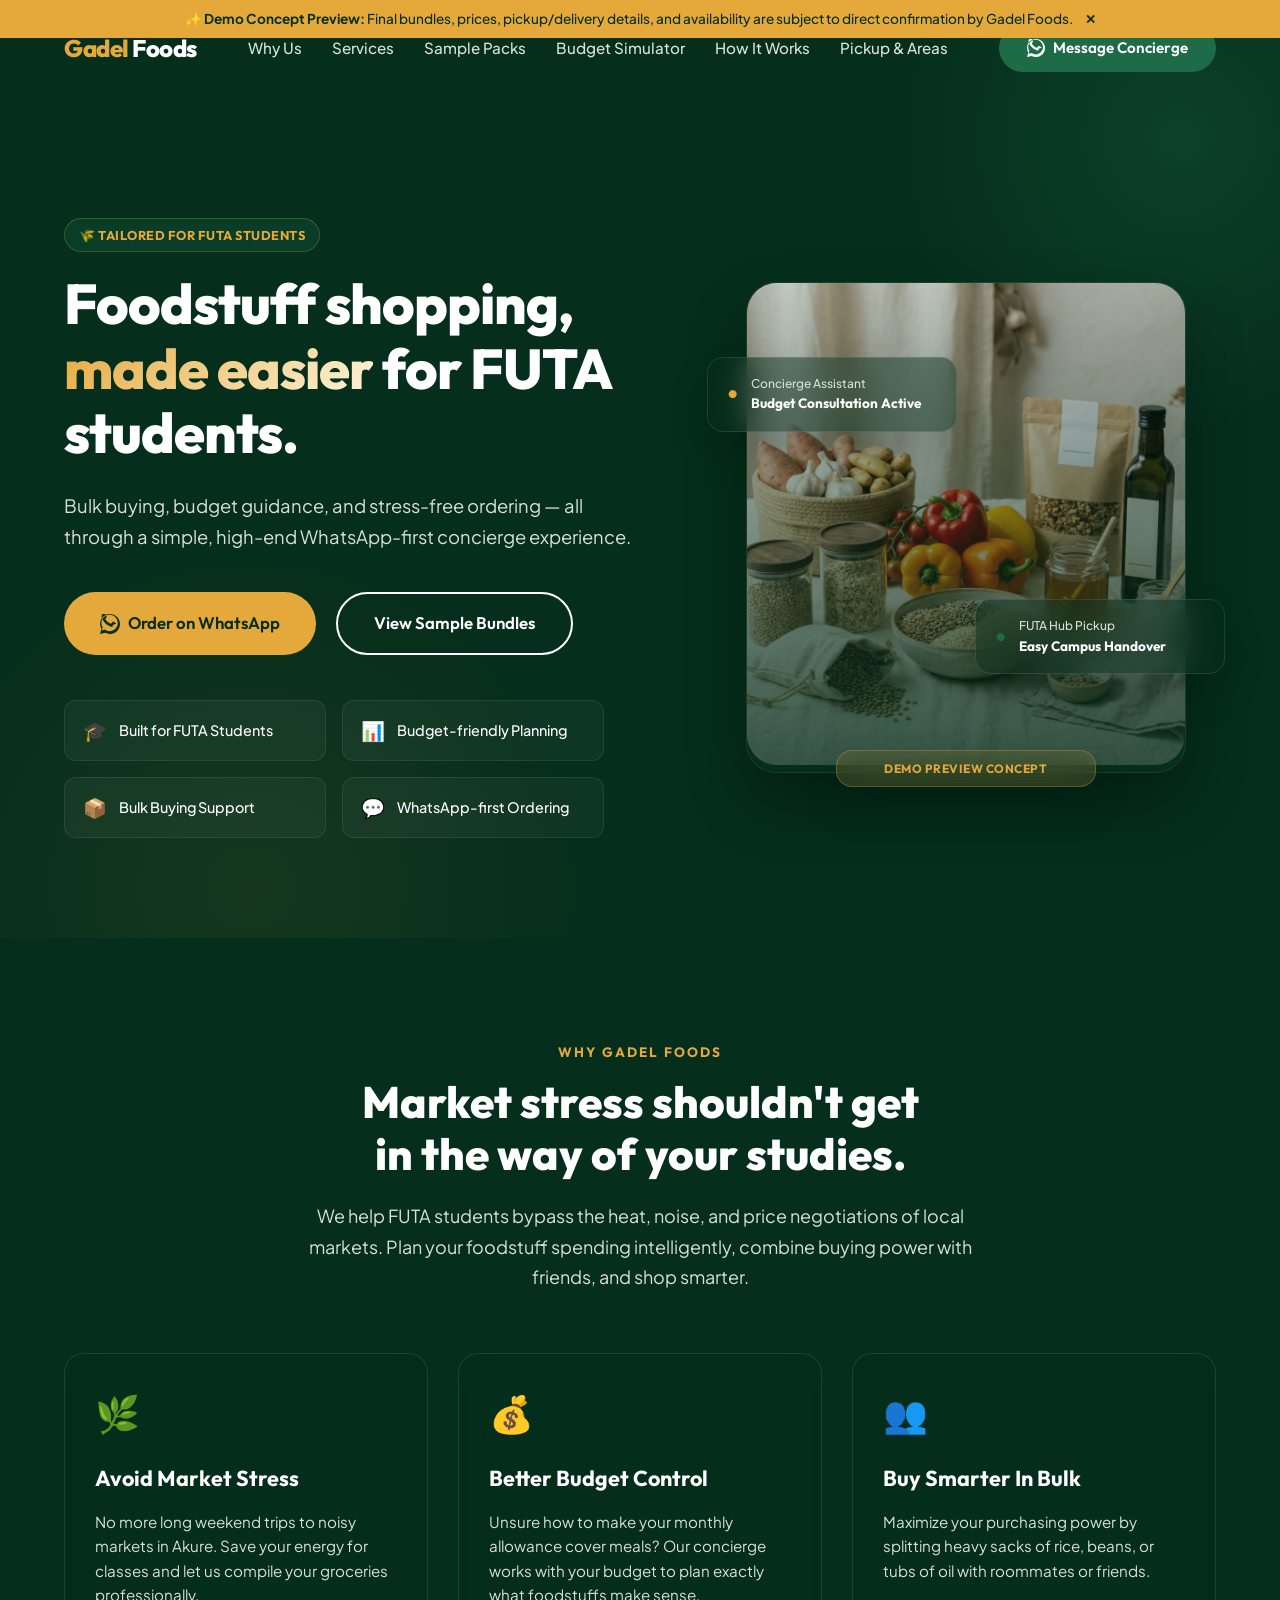
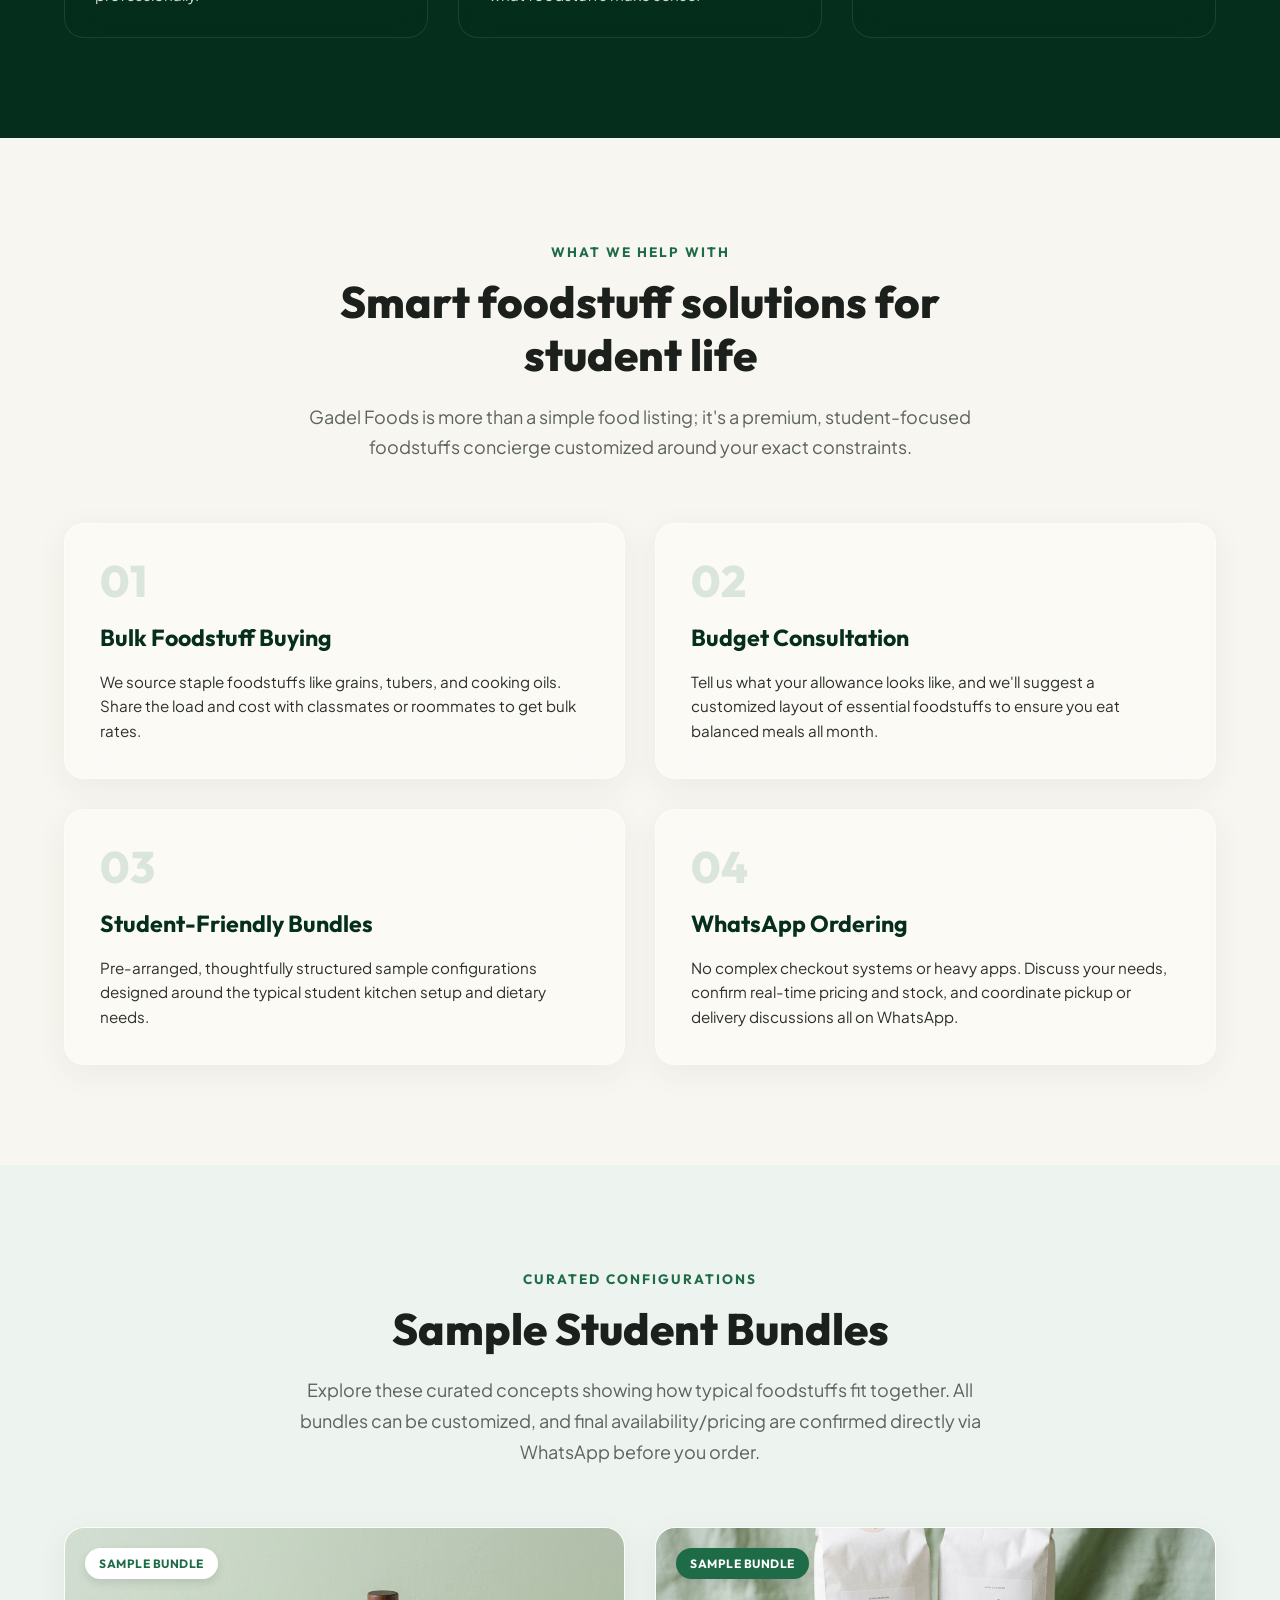
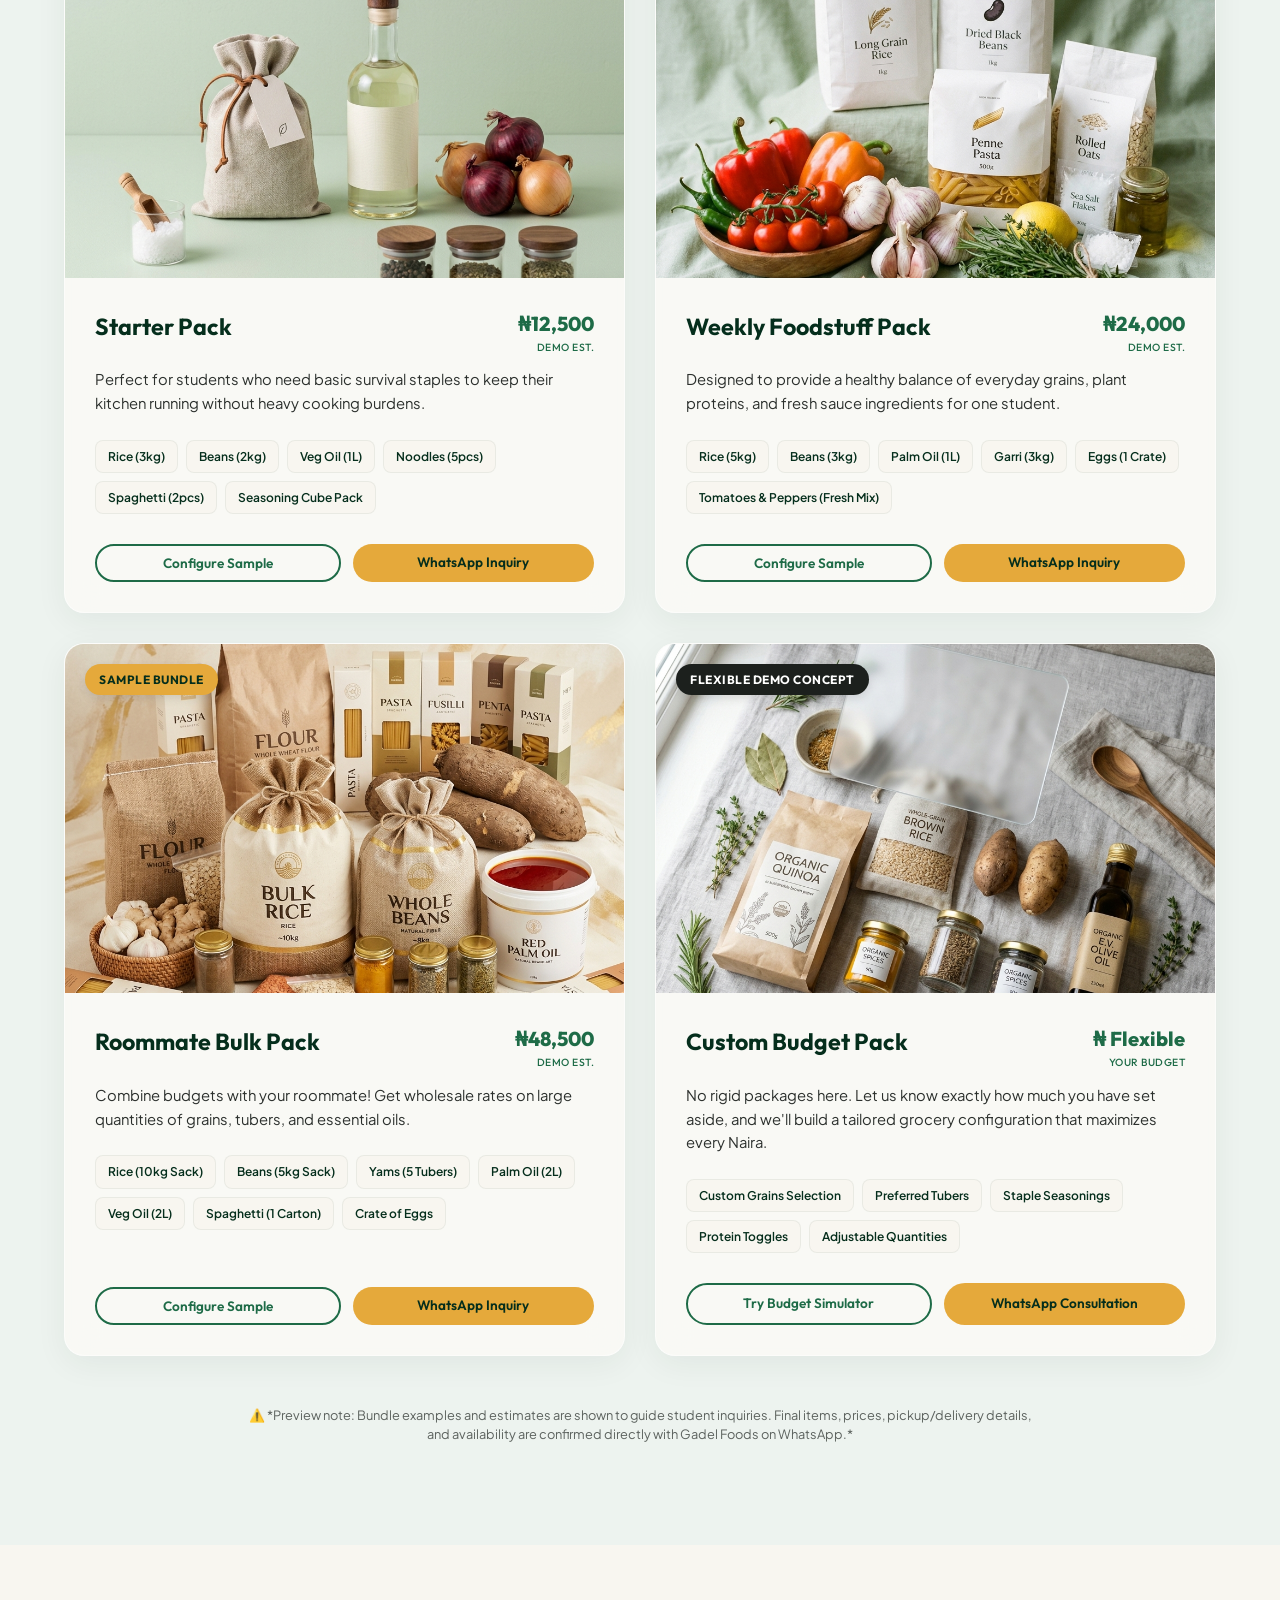
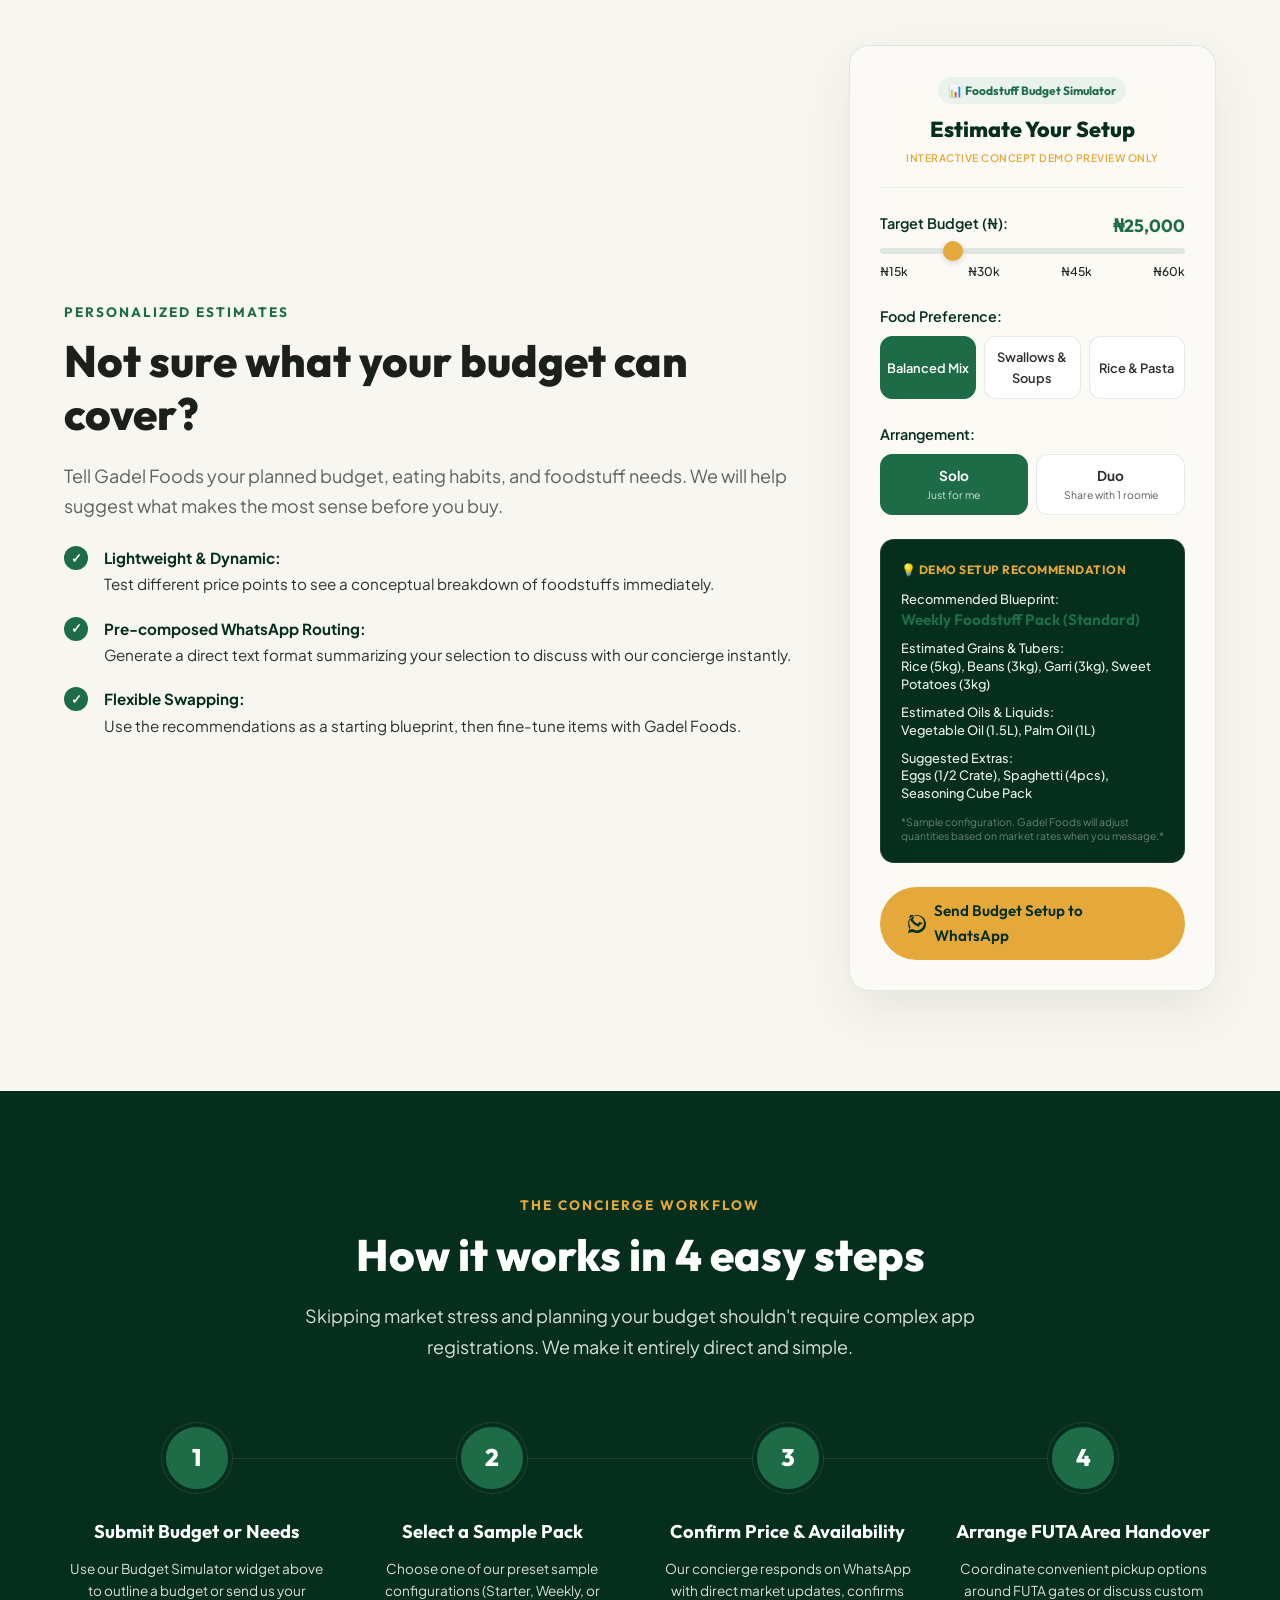
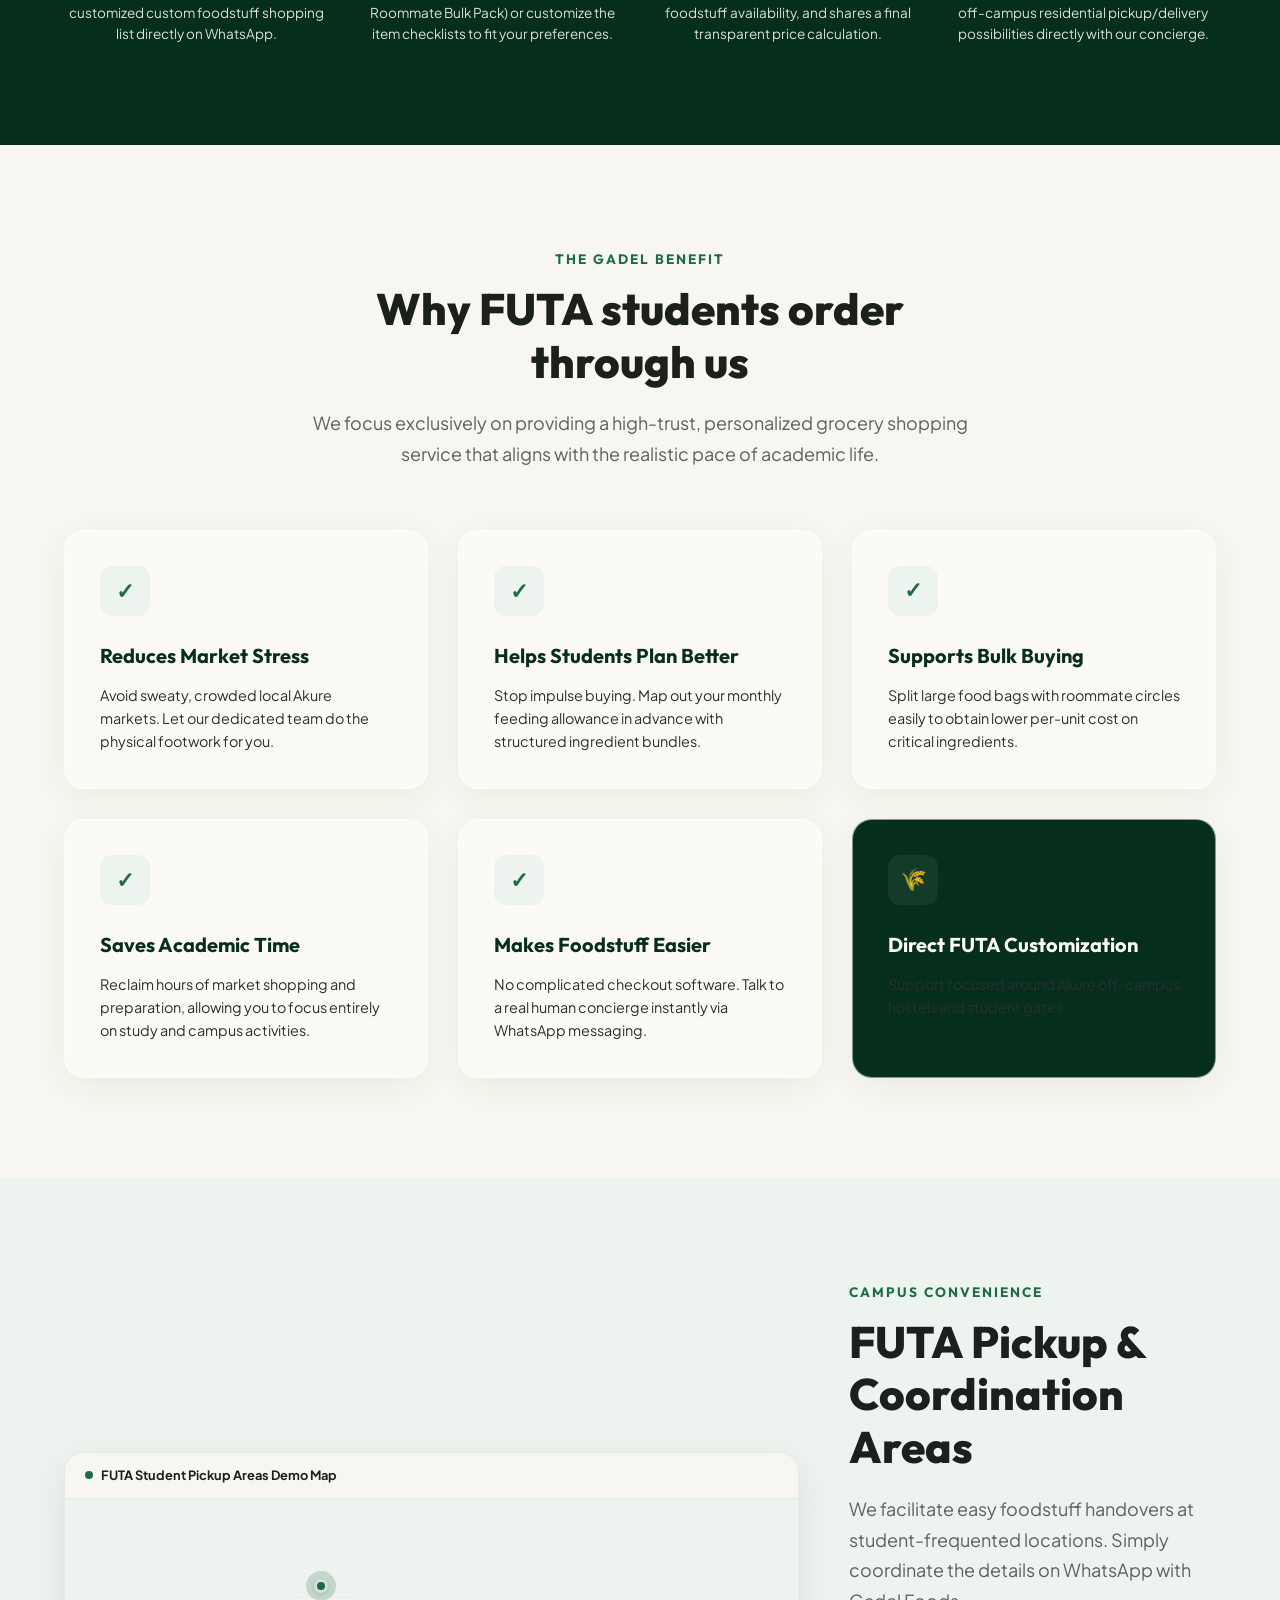
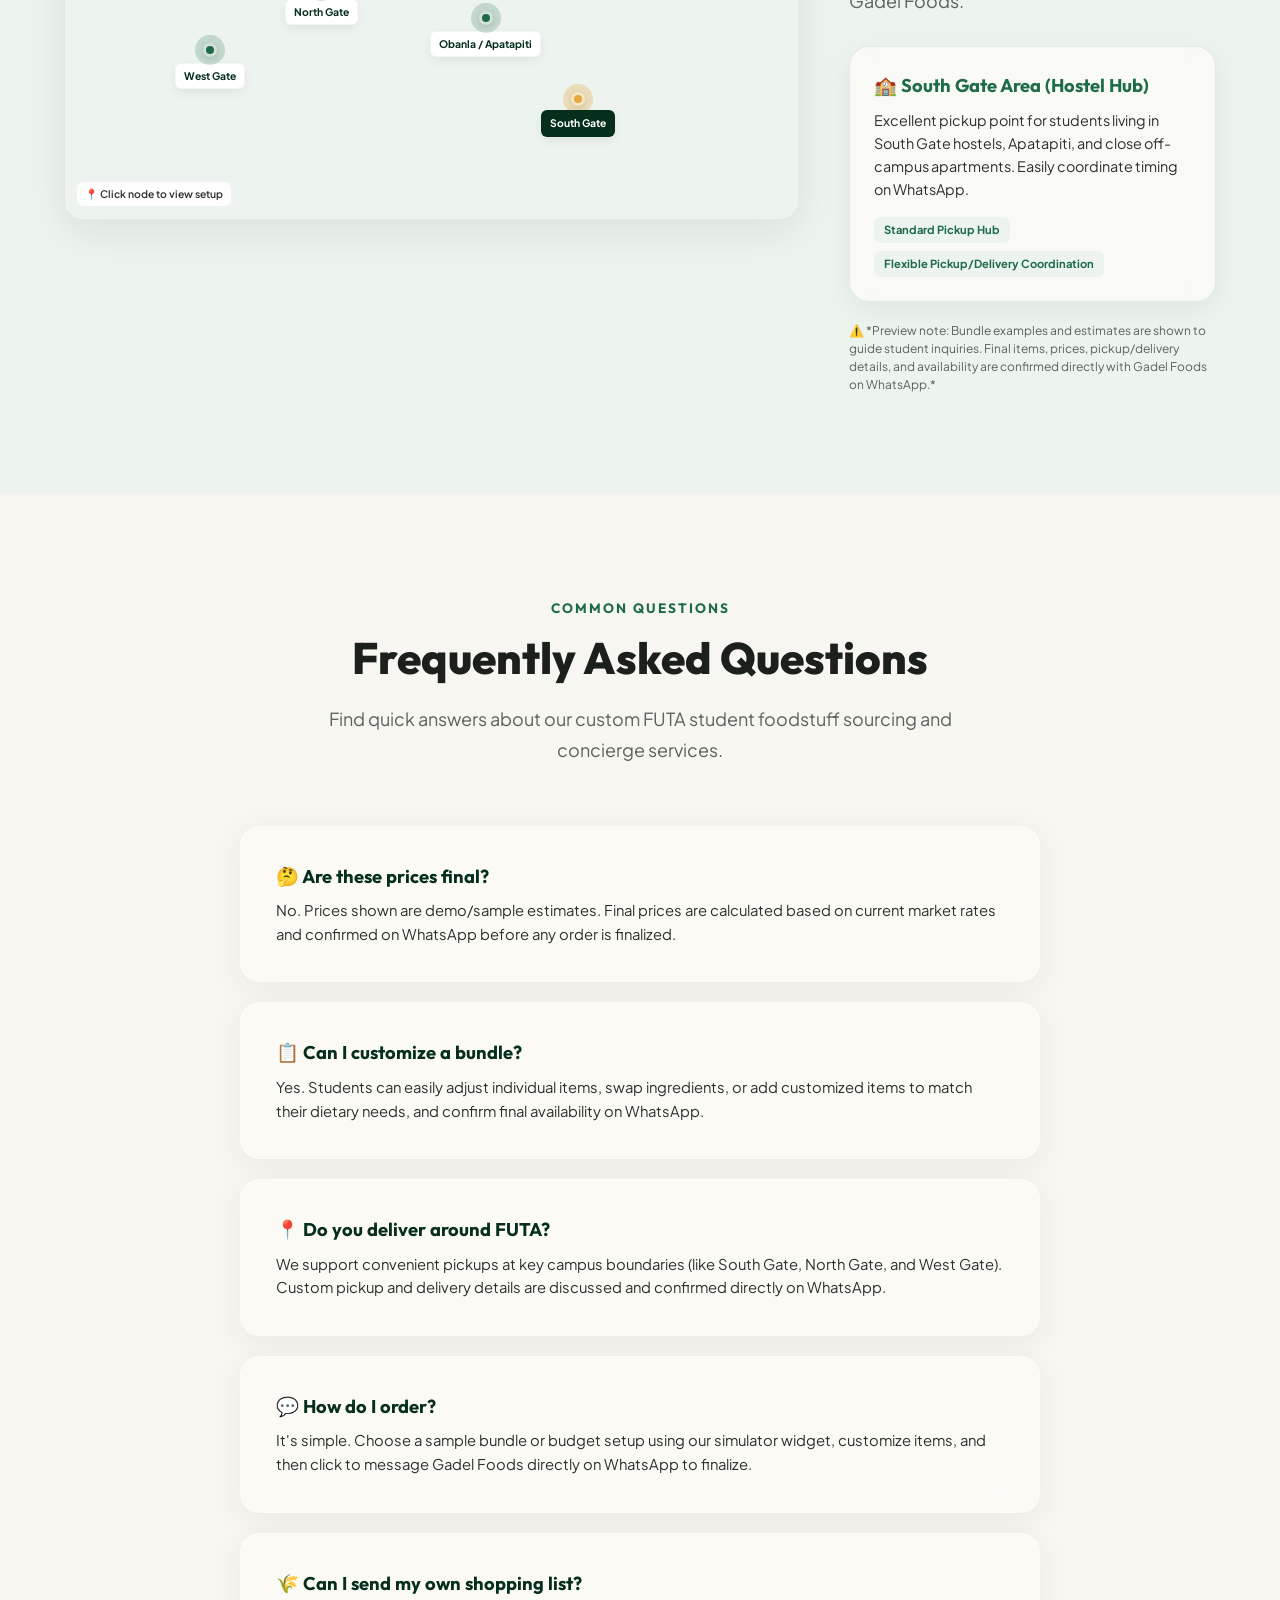
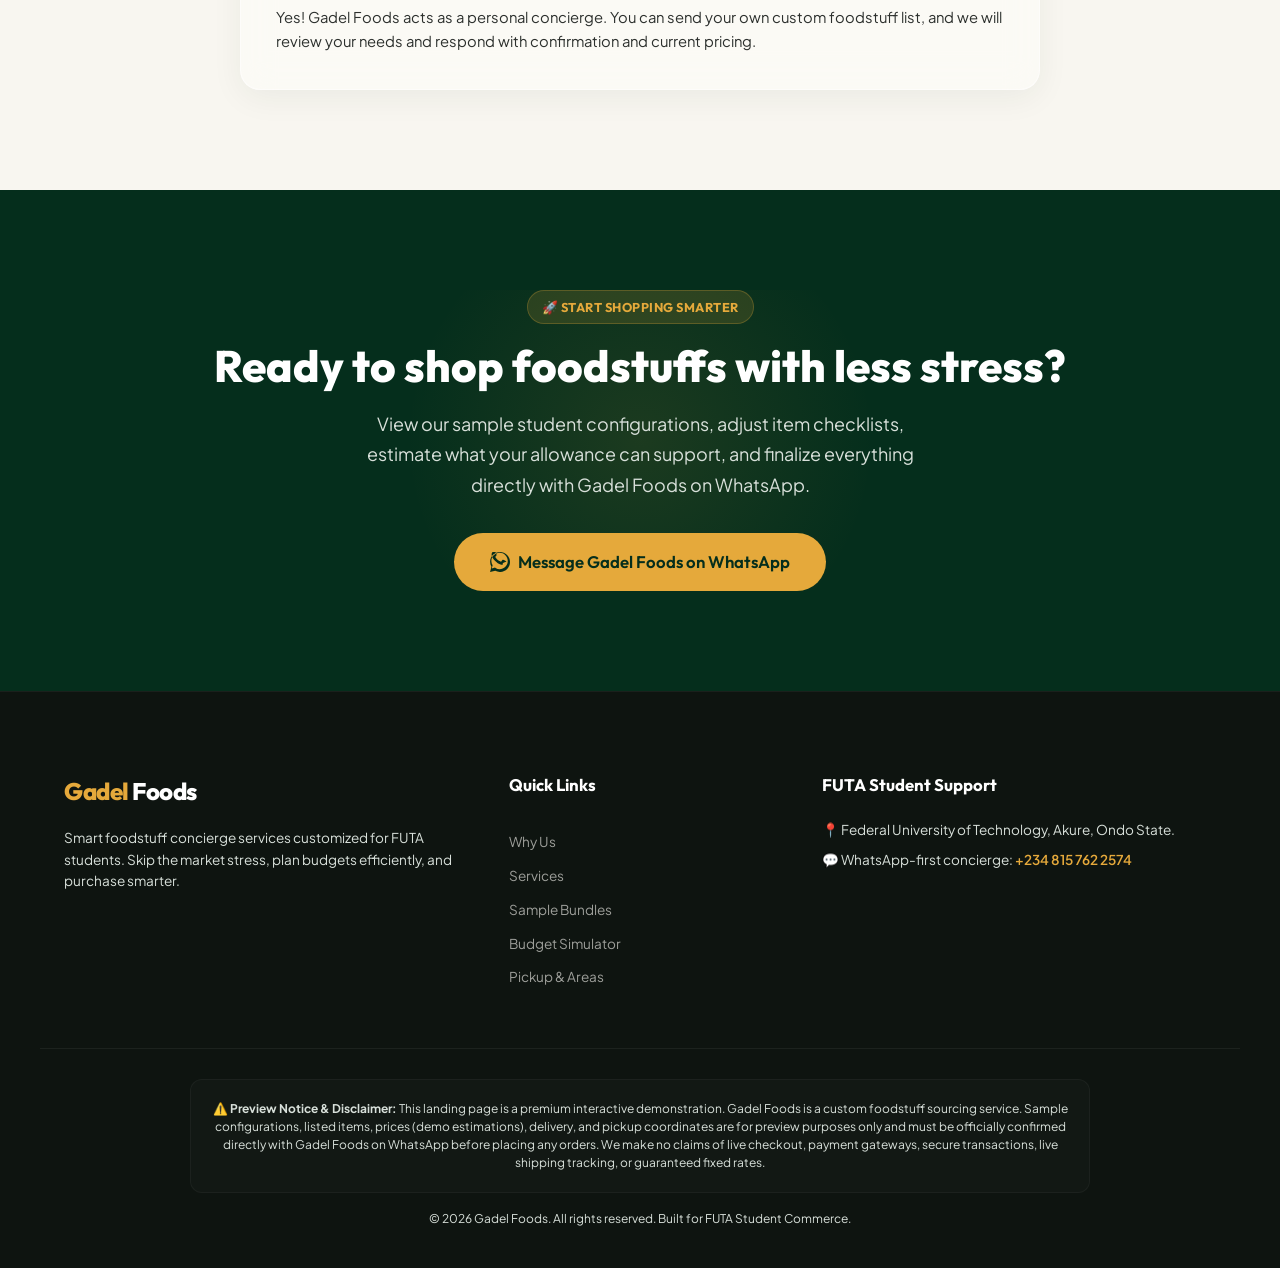
==== commit 4c17afff: "Deploy FAQ, safety disclaimers, clickable tel link, and custom pre-filled WhatsApp templates" ====
--- a/index.html
+++ b/index.html
@@ -364,7 +364,7 @@
             </div>
             
             <p class="sample-bundles-disclaimer text-center text-charcoal-muted">
-                ⚠️ *Note: Pack images are illustrative sample presentations only. Individual items can be added, removed, or swapped to match seasonal availability. Final prices are calculated and confirmed before your order is processed.*
+                ⚠️ *Preview note: Bundle examples and estimates are shown to guide student inquiries. Final items, prices, pickup/delivery details, and availability are confirmed directly with Gadel Foods on WhatsApp.*
             </p>
         </div>
     </section>
@@ -660,10 +660,60 @@
                     </div>
                     
                     <p class="location-disclaimer text-charcoal-muted">
-                        *Note: Exact handovers, off-campus hostel drop-offs, and pickup schedules must be negotiated and confirmed directly with Gadel Foods on WhatsApp. We do not support live delivery tracking.*
-                    </p>
-                </div>
-                
+                        ⚠️ *Preview note: Bundle examples and estimates are shown to guide student inquiries. Final items, prices, pickup/delivery details, and availability are confirmed directly with Gadel Foods on WhatsApp.*
+                    </p>
+                </div>
+                
+            </div>
+        </div>
+    </section>
+
+    <!-- FAQ Section -->
+    <section class="section section-cream" id="faq">
+        <div class="container">
+            <div class="section-header text-center">
+                <span class="section-tag-dark">COMMON QUESTIONS</span>
+                <h2 class="section-title text-charcoal">Frequently Asked Questions</h2>
+                <p class="section-subtitle text-charcoal-muted">
+                    Find quick answers about our custom FUTA student foodstuff sourcing and concierge services.
+                </p>
+            </div>
+            
+            <div class="faq-grid">
+                <div class="faq-item glass-card-white">
+                    <h3 class="faq-question">🤔 Are these prices final?</h3>
+                    <p class="faq-answer">
+                        No. Prices shown are demo/sample estimates. Final prices are calculated based on current market rates and confirmed on WhatsApp before any order is finalized.
+                    </p>
+                </div>
+                
+                <div class="faq-item glass-card-white">
+                    <h3 class="faq-question">📋 Can I customize a bundle?</h3>
+                    <p class="faq-answer">
+                        Yes. Students can easily adjust individual items, swap ingredients, or add customized items to match their dietary needs, and confirm final availability on WhatsApp.
+                    </p>
+                </div>
+                
+                <div class="faq-item glass-card-white">
+                    <h3 class="faq-question">📍 Do you deliver around FUTA?</h3>
+                    <p class="faq-answer">
+                        We support convenient pickups at key campus boundaries (like South Gate, North Gate, and West Gate). Custom pickup and delivery details are discussed and confirmed directly on WhatsApp.
+                    </p>
+                </div>
+                
+                <div class="faq-item glass-card-white">
+                    <h3 class="faq-question">💬 How do I order?</h3>
+                    <p class="faq-answer">
+                        It's simple. Choose a sample bundle or budget setup using our simulator widget, customize items, and then click to message Gadel Foods directly on WhatsApp to finalize.
+                    </p>
+                </div>
+                
+                <div class="faq-item glass-card-white">
+                    <h3 class="faq-question">🌾 Can I send my own shopping list?</h3>
+                    <p class="faq-answer">
+                        Yes! Gadel Foods acts as a personal concierge. You can send your own custom foodstuff list, and we will review your needs and respond with confirmation and current pricing.
+                    </p>
+                </div>
             </div>
         </div>
     </section>
@@ -678,7 +728,7 @@
                 View our sample student configurations, adjust item checklists, estimate what your allowance can support, and finalize everything directly with Gadel Foods on WhatsApp.
             </p>
             
-            <a href="https://wa.me/2348157622574?text=Hi%20Gadel%20Foods%21%20I%20saw%20your%20landing%20page%20demo%20and%20I%27d%20like%20to%20consult%20about%20a%20foodstuff%20order." target="_blank" class="btn btn-lg btn-accent-gold" id="final-whatsapp-cta">
+            <a href="https://wa.me/2348157622574?text=Hi%20Gadel%20Foods%21%20%F0%9F%8C%BE%20I%27m%20ready%20to%20shop%20foodstuffs%20smarter.%20I%27d%20like%20to%20coordinate%20custom%20budget%20and%20pickup%20details." target="_blank" class="btn btn-lg btn-accent-gold" id="final-whatsapp-cta">
                 <svg class="icon-whatsapp" viewBox="0 0 24 24" fill="currentColor" style="width:20px; height:20px; margin-right:8px;">
                     <path d="M.057 24l1.687-6.163c-1.041-1.804-1.588-3.849-1.587-5.946C.06 5.348 5.397.01 12.008.01c3.202.001 6.212 1.246 8.477 3.517 2.266 2.27 3.507 5.28 3.505 8.484-.004 6.657-5.34 11.997-11.953 11.997-2.005-.001-3.973-.502-5.724-1.457L0 24zm6.59-4.846c1.6.95 3.188 1.449 4.825 1.451 5.436 0 9.86-4.37 9.864-9.799.002-2.63-1.023-5.101-2.885-6.965C16.59 1.978 14.113.953 11.5.953c-5.44 0-9.865 4.371-9.869 9.8-.001 1.836.52 3.631 1.508 5.204l-1.03 3.766 3.948-1.019zm13.111-7.854c-.11-.18-.403-.29-.844-.51-.44-.22-2.603-1.282-3.007-1.43-.404-.147-.697-.22-.99.22-.293.44-1.134 1.43-1.39 1.72-.257.29-.515.33-.956.11-.44-.22-1.86-.685-3.541-2.185-1.31-1.162-2.193-2.6-2.45-3.04-.257-.44-.027-.68.193-.898.198-.197.44-.51.66-.77.22-.26.294-.44.44-.73.15-.29.074-.55-.037-.77-.11-.22-.99-2.385-1.355-3.266-.357-.862-.719-.746-.989-.76-.256-.013-.55-.015-.844-.015-.294 0-.77.11-1.173.55-.404.44-1.54 1.51-1.54 3.68 0 2.17 1.579 4.26 1.8 4.55.22.29 3.102 4.737 7.518 6.64 1.05.45 1.87.72 2.51.92.1.03.2.04.28.04.59 0 1.22-.32 1.39-.75.17-.43.17-.8.12-.88-.05-.08-.2-.12-.64-.34z"/>
                 </svg>
@@ -711,7 +761,7 @@
             <div class="footer-contact">
                 <h4 class="footer-title text-white">FUTA Student Support</h4>
                 <p class="text-cream-muted" style="margin-bottom: 8px;">📍 Federal University of Technology, Akure, Ondo State.</p>
-                <p class="text-cream-muted">💬 WhatsApp-first concierge: +234 815 762 2574</p>
+                <p class="text-cream-muted">💬 WhatsApp-first concierge: <a href="tel:+2348157622574" style="color: var(--color-gold-accent); text-decoration: none; font-weight: 600;">+234 815 762 2574</a></p>
             </div>
         </div>
         
@@ -729,7 +779,7 @@
 
     <!-- Sticky Mobile WhatsApp CTA -->
     <div class="mobile-sticky-cta-bar" id="mobile-cta-bar">
-        <a href="https://wa.me/2348157622574?text=Hi%20Gadel%20Foods%2C%20I%20am%20a%20FUTA%20student%20and%20I%27d%20like%20to%20discuss%20ordering%20foodstuffs." target="_blank" class="sticky-whatsapp-btn">
+        <a href="https://wa.me/2348157622574?text=Hi%20Gadel%20Foods%21%20%F0%9F%8C%BE%20I%20am%20a%20FUTA%20student%20and%20I%27d%20like%20to%20discuss%20custom%20foodstuff%20sourcing%20and%20budget%20estimates." target="_blank" class="sticky-whatsapp-btn">
             <svg class="icon-whatsapp" viewBox="0 0 24 24" fill="currentColor">
                 <path d="M.057 24l1.687-6.163c-1.041-1.804-1.588-3.849-1.587-5.946C.06 5.348 5.397.01 12.008.01c3.202.001 6.212 1.246 8.477 3.517 2.266 2.27 3.507 5.28 3.505 8.484-.004 6.657-5.34 11.997-11.953 11.997-2.005-.001-3.973-.502-5.724-1.457L0 24zm6.59-4.846c1.6.95 3.188 1.449 4.825 1.451 5.436 0 9.86-4.37 9.864-9.799.002-2.63-1.023-5.101-2.885-6.965C16.59 1.978 14.113.953 11.5.953c-5.44 0-9.865 4.371-9.869 9.8-.001 1.836.52 3.631 1.508 5.204l-1.03 3.766 3.948-1.019zm13.111-7.854c-.11-.18-.403-.29-.844-.51-.44-.22-2.603-1.282-3.007-1.43-.404-.147-.697-.22-.99.22-.293.44-1.134 1.43-1.39 1.72-.257.29-.515.33-.956.11-.44-.22-1.86-.685-3.541-2.185-1.31-1.162-2.193-2.6-2.45-3.04-.257-.44-.027-.68.193-.898.198-.197.44-.51.66-.77.22-.26.294-.44.44-.73.15-.29.074-.55-.037-.77-.11-.22-.99-2.385-1.355-3.266-.357-.862-.719-.746-.989-.76-.256-.013-.55-.015-.844-.015-.294 0-.77.11-1.173.55-.404.44-1.54 1.51-1.54 3.68 0 2.17 1.579 4.26 1.8 4.55.22.29 3.102 4.737 7.518 6.64 1.05.45 1.87.72 2.51.92.1.03.2.04.28.04.59 0 1.22-.32 1.39-.75.17-.43.17-.8.12-.88-.05-.08-.2-.12-.64-.34z"/>
             </svg>
